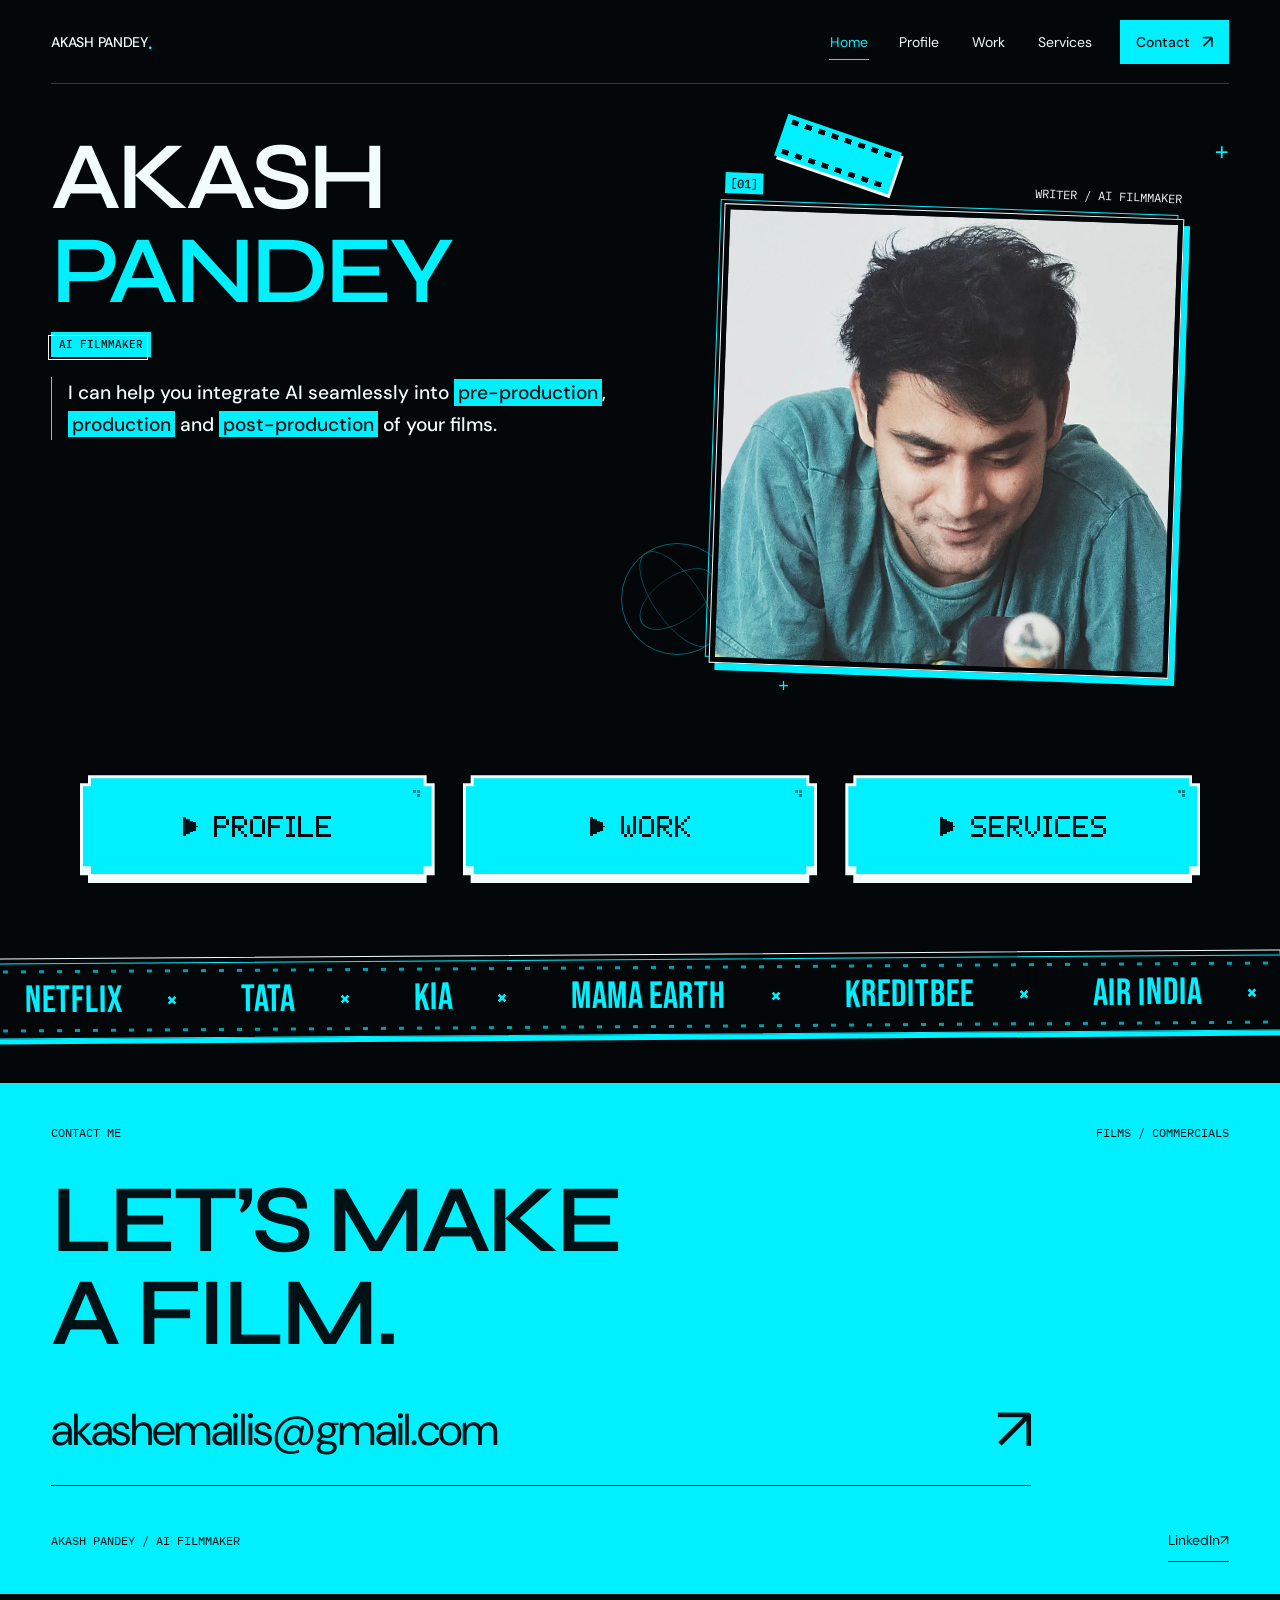
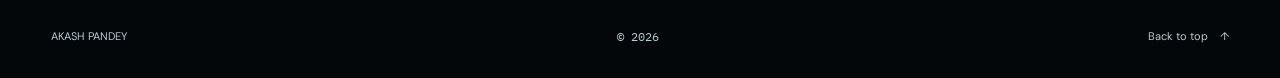
==== index.html @ 9fa41e76 "Publish AI filmmaker portfolio" ====
<!doctype html>
<html lang="en">
<head>
  <meta charset="utf-8">
  <meta name="viewport" content="width=device-width,initial-scale=1,viewport-fit=cover">
  <meta name="theme-color" content="#030709">
  <meta name="description" content="Akash Pandey is a writer and AI filmmaker creating films and commercials. Explore his profile, selected work and AI filmmaking services.">
  <title>Akash Pandey — AI Filmmaker &amp; Writer</title>
  <link rel="icon" href="./assets/favicon.svg" type="image/svg+xml">
  <link rel="stylesheet" href="./assets/styles.css?v=52b96975d5">
  <link rel="stylesheet" href="./assets/effects.css?v=e2949f8f39">
  
  <script src="./assets/app.js?v=d8a2e84956" defer></script>
  <script src="./assets/effects.js?v=63788f4397" defer></script>
</head>
<body class="page-home">
  <a class="skip-link" href="#main">Skip to content</a>
  <header class="site-header wrap">
    <a class="wordmark" href="./index.html" aria-label="Akash Pandey, Home" data-glitch-trigger><span data-scramble aria-hidden="true">AKASH PANDEY</span><span class="wordmark-dot" aria-hidden="true">.</span></a>
    <nav class="site-nav" aria-label="Main navigation"><a href="./index.html" aria-label="Home" data-glitch-trigger aria-current="page"><span data-scramble aria-hidden="true">Home</span></a><a href="./profile/" aria-label="Profile" data-glitch-trigger><span data-scramble aria-hidden="true">Profile</span></a><a href="./work/" aria-label="Work" data-glitch-trigger><span data-scramble aria-hidden="true">Work</span></a><a href="./services/" aria-label="Services" data-glitch-trigger><span data-scramble aria-hidden="true">Services</span></a><a class="nav-contact" href="./index.html#contact" aria-label="Contact" data-glitch-trigger><span data-scramble aria-hidden="true">Contact</span> <span aria-hidden="true">↗</span></a></nav>
  </header>
  <main id="main">
  <section class="home-hero wrap" id="top" aria-labelledby="home-title">
      <h1 id="home-title" class="hero-name" aria-label="Akash Pandey" data-glitch-trigger><span data-scramble aria-hidden="true">AKASH</span><span data-scramble aria-hidden="true">PANDEY</span></h1>
      <span class="role-label">AI FILMMAKER</span>
    <div class="hero-visual">
      <span class="cross cross-one" aria-hidden="true">+</span>
      <div class="film-strip" aria-hidden="true"></div>
      <div class="orbit hero-orbit" aria-hidden="true"></div>
      <figure class="portrait-frame">
        <div class="frame-meta mono"><span class="index-label">[01]</span><span>WRITER / AI FILMMAKER</span></div>
        <button class="double-frame portrait-hover" type="button" data-pixel-portrait aria-pressed="false" aria-label="Toggle pixel portrait of Akash Pandey">
          <span class="portrait-image glitch-surface" style="--glitch-image:url('./assets/images/portrait.webp')"><img class="portrait-original" src="./assets/images/portrait.webp" width="960" height="960" alt="" fetchpriority="high"><img class="pixel-portrait" data-impeccable-ignore="buried-raster" src="./assets/images/portrait-pixel-v4.webp" width="1254" height="1254" alt="" aria-hidden="true" decoding="async"></span>
        </button>
      </figure>
      <span class="cross cross-two" aria-hidden="true">+</span>
    </div>
    <div class="hero-offer"><p>I can help you integrate AI seamlessly into <mark>pre-production</mark>, <mark>production</mark> and <mark>post-production</mark> of your films.</p></div>

  </section>
  <nav class="arcade-menu wrap" aria-label="Explore the portfolio"><a class="arcade-button" href="./profile/" aria-label="Profile" data-glitch-trigger><span class="arcade-face"><svg class="arcade-play" viewBox="0 0 9 11" fill="currentColor" shape-rendering="crispEdges" aria-hidden="true"><path d="M0 0h2v1h2v1h2v1h2v2h1v1H8v2H6v1H4v1H2v1H0Z"/></svg><svg class="arcade-label" viewBox="0 0 39 7" width="117" height="21" fill="currentColor" shape-rendering="crispEdges" aria-hidden="true"><rect x="0" y="0" width="1" height="1"/><rect x="1" y="0" width="1" height="1"/><rect x="2" y="0" width="1" height="1"/><rect x="3" y="0" width="1" height="1"/><rect x="0" y="1" width="1" height="1"/><rect x="4" y="1" width="1" height="1"/><rect x="0" y="2" width="1" height="1"/><rect x="4" y="2" width="1" height="1"/><rect x="0" y="3" width="1" height="1"/><rect x="1" y="3" width="1" height="1"/><rect x="2" y="3" width="1" height="1"/><rect x="3" y="3" width="1" height="1"/><rect x="0" y="4" width="1" height="1"/><rect x="0" y="5" width="1" height="1"/><rect x="0" y="6" width="1" height="1"/><rect x="6" y="0" width="1" height="1"/><rect x="7" y="0" width="1" height="1"/><rect x="8" y="0" width="1" height="1"/><rect x="9" y="0" width="1" height="1"/><rect x="6" y="1" width="1" height="1"/><rect x="10" y="1" width="1" height="1"/><rect x="6" y="2" width="1" height="1"/><rect x="10" y="2" width="1" height="1"/><rect x="6" y="3" width="1" height="1"/><rect x="7" y="3" width="1" height="1"/><rect x="8" y="3" width="1" height="1"/><rect x="9" y="3" width="1" height="1"/><rect x="6" y="4" width="1" height="1"/><rect x="8" y="4" width="1" height="1"/><rect x="6" y="5" width="1" height="1"/><rect x="9" y="5" width="1" height="1"/><rect x="6" y="6" width="1" height="1"/><rect x="10" y="6" width="1" height="1"/><rect x="13" y="0" width="1" height="1"/><rect x="14" y="0" width="1" height="1"/><rect x="15" y="0" width="1" height="1"/><rect x="12" y="1" width="1" height="1"/><rect x="16" y="1" width="1" height="1"/><rect x="12" y="2" width="1" height="1"/><rect x="16" y="2" width="1" height="1"/><rect x="12" y="3" width="1" height="1"/><rect x="16" y="3" width="1" height="1"/><rect x="12" y="4" width="1" height="1"/><rect x="16" y="4" width="1" height="1"/><rect x="12" y="5" width="1" height="1"/><rect x="16" y="5" width="1" height="1"/><rect x="13" y="6" width="1" height="1"/><rect x="14" y="6" width="1" height="1"/><rect x="15" y="6" width="1" height="1"/><rect x="18" y="0" width="1" height="1"/><rect x="19" y="0" width="1" height="1"/><rect x="20" y="0" width="1" height="1"/><rect x="21" y="0" width="1" height="1"/><rect x="22" y="0" width="1" height="1"/><rect x="18" y="1" width="1" height="1"/><rect x="18" y="2" width="1" height="1"/><rect x="18" y="3" width="1" height="1"/><rect x="19" y="3" width="1" height="1"/><rect x="20" y="3" width="1" height="1"/><rect x="21" y="3" width="1" height="1"/><rect x="18" y="4" width="1" height="1"/><rect x="18" y="5" width="1" height="1"/><rect x="18" y="6" width="1" height="1"/><rect x="24" y="0" width="1" height="1"/><rect x="25" y="0" width="1" height="1"/><rect x="26" y="0" width="1" height="1"/><rect x="25" y="1" width="1" height="1"/><rect x="25" y="2" width="1" height="1"/><rect x="25" y="3" width="1" height="1"/><rect x="25" y="4" width="1" height="1"/><rect x="25" y="5" width="1" height="1"/><rect x="24" y="6" width="1" height="1"/><rect x="25" y="6" width="1" height="1"/><rect x="26" y="6" width="1" height="1"/><rect x="28" y="0" width="1" height="1"/><rect x="28" y="1" width="1" height="1"/><rect x="28" y="2" width="1" height="1"/><rect x="28" y="3" width="1" height="1"/><rect x="28" y="4" width="1" height="1"/><rect x="28" y="5" width="1" height="1"/><rect x="28" y="6" width="1" height="1"/><rect x="29" y="6" width="1" height="1"/><rect x="30" y="6" width="1" height="1"/><rect x="31" y="6" width="1" height="1"/><rect x="32" y="6" width="1" height="1"/><rect x="34" y="0" width="1" height="1"/><rect x="35" y="0" width="1" height="1"/><rect x="36" y="0" width="1" height="1"/><rect x="37" y="0" width="1" height="1"/><rect x="38" y="0" width="1" height="1"/><rect x="34" y="1" width="1" height="1"/><rect x="34" y="2" width="1" height="1"/><rect x="34" y="3" width="1" height="1"/><rect x="35" y="3" width="1" height="1"/><rect x="36" y="3" width="1" height="1"/><rect x="37" y="3" width="1" height="1"/><rect x="34" y="4" width="1" height="1"/><rect x="34" y="5" width="1" height="1"/><rect x="34" y="6" width="1" height="1"/><rect x="35" y="6" width="1" height="1"/><rect x="36" y="6" width="1" height="1"/><rect x="37" y="6" width="1" height="1"/><rect x="38" y="6" width="1" height="1"/></svg><span class="arcade-spark" aria-hidden="true"></span></span></a><a class="arcade-button" href="./work/" aria-label="Work" data-glitch-trigger><span class="arcade-face"><svg class="arcade-play" viewBox="0 0 9 11" fill="currentColor" shape-rendering="crispEdges" aria-hidden="true"><path d="M0 0h2v1h2v1h2v1h2v2h1v1H8v2H6v1H4v1H2v1H0Z"/></svg><svg class="arcade-label" viewBox="0 0 23 7" width="69" height="21" fill="currentColor" shape-rendering="crispEdges" aria-hidden="true"><rect x="0" y="0" width="1" height="1"/><rect x="4" y="0" width="1" height="1"/><rect x="0" y="1" width="1" height="1"/><rect x="4" y="1" width="1" height="1"/><rect x="0" y="2" width="1" height="1"/><rect x="4" y="2" width="1" height="1"/><rect x="0" y="3" width="1" height="1"/><rect x="2" y="3" width="1" height="1"/><rect x="4" y="3" width="1" height="1"/><rect x="0" y="4" width="1" height="1"/><rect x="2" y="4" width="1" height="1"/><rect x="4" y="4" width="1" height="1"/><rect x="0" y="5" width="1" height="1"/><rect x="2" y="5" width="1" height="1"/><rect x="4" y="5" width="1" height="1"/><rect x="1" y="6" width="1" height="1"/><rect x="3" y="6" width="1" height="1"/><rect x="7" y="0" width="1" height="1"/><rect x="8" y="0" width="1" height="1"/><rect x="9" y="0" width="1" height="1"/><rect x="6" y="1" width="1" height="1"/><rect x="10" y="1" width="1" height="1"/><rect x="6" y="2" width="1" height="1"/><rect x="10" y="2" width="1" height="1"/><rect x="6" y="3" width="1" height="1"/><rect x="10" y="3" width="1" height="1"/><rect x="6" y="4" width="1" height="1"/><rect x="10" y="4" width="1" height="1"/><rect x="6" y="5" width="1" height="1"/><rect x="10" y="5" width="1" height="1"/><rect x="7" y="6" width="1" height="1"/><rect x="8" y="6" width="1" height="1"/><rect x="9" y="6" width="1" height="1"/><rect x="12" y="0" width="1" height="1"/><rect x="13" y="0" width="1" height="1"/><rect x="14" y="0" width="1" height="1"/><rect x="15" y="0" width="1" height="1"/><rect x="12" y="1" width="1" height="1"/><rect x="16" y="1" width="1" height="1"/><rect x="12" y="2" width="1" height="1"/><rect x="16" y="2" width="1" height="1"/><rect x="12" y="3" width="1" height="1"/><rect x="13" y="3" width="1" height="1"/><rect x="14" y="3" width="1" height="1"/><rect x="15" y="3" width="1" height="1"/><rect x="12" y="4" width="1" height="1"/><rect x="14" y="4" width="1" height="1"/><rect x="12" y="5" width="1" height="1"/><rect x="15" y="5" width="1" height="1"/><rect x="12" y="6" width="1" height="1"/><rect x="16" y="6" width="1" height="1"/><rect x="18" y="0" width="1" height="1"/><rect x="22" y="0" width="1" height="1"/><rect x="18" y="1" width="1" height="1"/><rect x="21" y="1" width="1" height="1"/><rect x="18" y="2" width="1" height="1"/><rect x="20" y="2" width="1" height="1"/><rect x="18" y="3" width="1" height="1"/><rect x="19" y="3" width="1" height="1"/><rect x="18" y="4" width="1" height="1"/><rect x="20" y="4" width="1" height="1"/><rect x="18" y="5" width="1" height="1"/><rect x="21" y="5" width="1" height="1"/><rect x="18" y="6" width="1" height="1"/><rect x="22" y="6" width="1" height="1"/></svg><span class="arcade-spark" aria-hidden="true"></span></span></a><a class="arcade-button" href="./services/" aria-label="Services" data-glitch-trigger><span class="arcade-face"><svg class="arcade-play" viewBox="0 0 9 11" fill="currentColor" shape-rendering="crispEdges" aria-hidden="true"><path d="M0 0h2v1h2v1h2v1h2v2h1v1H8v2H6v1H4v1H2v1H0Z"/></svg><svg class="arcade-label" viewBox="0 0 45 7" width="135" height="21" fill="currentColor" shape-rendering="crispEdges" aria-hidden="true"><rect x="1" y="0" width="1" height="1"/><rect x="2" y="0" width="1" height="1"/><rect x="3" y="0" width="1" height="1"/><rect x="4" y="0" width="1" height="1"/><rect x="0" y="1" width="1" height="1"/><rect x="0" y="2" width="1" height="1"/><rect x="1" y="3" width="1" height="1"/><rect x="2" y="3" width="1" height="1"/><rect x="3" y="3" width="1" height="1"/><rect x="4" y="4" width="1" height="1"/><rect x="4" y="5" width="1" height="1"/><rect x="0" y="6" width="1" height="1"/><rect x="1" y="6" width="1" height="1"/><rect x="2" y="6" width="1" height="1"/><rect x="3" y="6" width="1" height="1"/><rect x="6" y="0" width="1" height="1"/><rect x="7" y="0" width="1" height="1"/><rect x="8" y="0" width="1" height="1"/><rect x="9" y="0" width="1" height="1"/><rect x="10" y="0" width="1" height="1"/><rect x="6" y="1" width="1" height="1"/><rect x="6" y="2" width="1" height="1"/><rect x="6" y="3" width="1" height="1"/><rect x="7" y="3" width="1" height="1"/><rect x="8" y="3" width="1" height="1"/><rect x="9" y="3" width="1" height="1"/><rect x="6" y="4" width="1" height="1"/><rect x="6" y="5" width="1" height="1"/><rect x="6" y="6" width="1" height="1"/><rect x="7" y="6" width="1" height="1"/><rect x="8" y="6" width="1" height="1"/><rect x="9" y="6" width="1" height="1"/><rect x="10" y="6" width="1" height="1"/><rect x="12" y="0" width="1" height="1"/><rect x="13" y="0" width="1" height="1"/><rect x="14" y="0" width="1" height="1"/><rect x="15" y="0" width="1" height="1"/><rect x="12" y="1" width="1" height="1"/><rect x="16" y="1" width="1" height="1"/><rect x="12" y="2" width="1" height="1"/><rect x="16" y="2" width="1" height="1"/><rect x="12" y="3" width="1" height="1"/><rect x="13" y="3" width="1" height="1"/><rect x="14" y="3" width="1" height="1"/><rect x="15" y="3" width="1" height="1"/><rect x="12" y="4" width="1" height="1"/><rect x="14" y="4" width="1" height="1"/><rect x="12" y="5" width="1" height="1"/><rect x="15" y="5" width="1" height="1"/><rect x="12" y="6" width="1" height="1"/><rect x="16" y="6" width="1" height="1"/><rect x="18" y="0" width="1" height="1"/><rect x="22" y="0" width="1" height="1"/><rect x="18" y="1" width="1" height="1"/><rect x="22" y="1" width="1" height="1"/><rect x="18" y="2" width="1" height="1"/><rect x="22" y="2" width="1" height="1"/><rect x="18" y="3" width="1" height="1"/><rect x="22" y="3" width="1" height="1"/><rect x="18" y="4" width="1" height="1"/><rect x="22" y="4" width="1" height="1"/><rect x="19" y="5" width="1" height="1"/><rect x="21" y="5" width="1" height="1"/><rect x="20" y="6" width="1" height="1"/><rect x="24" y="0" width="1" height="1"/><rect x="25" y="0" width="1" height="1"/><rect x="26" y="0" width="1" height="1"/><rect x="25" y="1" width="1" height="1"/><rect x="25" y="2" width="1" height="1"/><rect x="25" y="3" width="1" height="1"/><rect x="25" y="4" width="1" height="1"/><rect x="25" y="5" width="1" height="1"/><rect x="24" y="6" width="1" height="1"/><rect x="25" y="6" width="1" height="1"/><rect x="26" y="6" width="1" height="1"/><rect x="29" y="0" width="1" height="1"/><rect x="30" y="0" width="1" height="1"/><rect x="31" y="0" width="1" height="1"/><rect x="32" y="0" width="1" height="1"/><rect x="28" y="1" width="1" height="1"/><rect x="28" y="2" width="1" height="1"/><rect x="28" y="3" width="1" height="1"/><rect x="28" y="4" width="1" height="1"/><rect x="28" y="5" width="1" height="1"/><rect x="29" y="6" width="1" height="1"/><rect x="30" y="6" width="1" height="1"/><rect x="31" y="6" width="1" height="1"/><rect x="32" y="6" width="1" height="1"/><rect x="34" y="0" width="1" height="1"/><rect x="35" y="0" width="1" height="1"/><rect x="36" y="0" width="1" height="1"/><rect x="37" y="0" width="1" height="1"/><rect x="38" y="0" width="1" height="1"/><rect x="34" y="1" width="1" height="1"/><rect x="34" y="2" width="1" height="1"/><rect x="34" y="3" width="1" height="1"/><rect x="35" y="3" width="1" height="1"/><rect x="36" y="3" width="1" height="1"/><rect x="37" y="3" width="1" height="1"/><rect x="34" y="4" width="1" height="1"/><rect x="34" y="5" width="1" height="1"/><rect x="34" y="6" width="1" height="1"/><rect x="35" y="6" width="1" height="1"/><rect x="36" y="6" width="1" height="1"/><rect x="37" y="6" width="1" height="1"/><rect x="38" y="6" width="1" height="1"/><rect x="41" y="0" width="1" height="1"/><rect x="42" y="0" width="1" height="1"/><rect x="43" y="0" width="1" height="1"/><rect x="44" y="0" width="1" height="1"/><rect x="40" y="1" width="1" height="1"/><rect x="40" y="2" width="1" height="1"/><rect x="41" y="3" width="1" height="1"/><rect x="42" y="3" width="1" height="1"/><rect x="43" y="3" width="1" height="1"/><rect x="44" y="4" width="1" height="1"/><rect x="44" y="5" width="1" height="1"/><rect x="40" y="6" width="1" height="1"/><rect x="41" y="6" width="1" height="1"/><rect x="42" y="6" width="1" height="1"/><rect x="43" y="6" width="1" height="1"/></svg><span class="arcade-spark" aria-hidden="true"></span></span></a></nav>
  <div class="brand-band"><section class="brand-strip" id="brands" aria-label="Brands from selected work" data-brand-strip>
    <div class="brand-viewport"><div class="brand-track"><div class="brand-group"><a class="brand-link" href="./work/#the-last-salute" aria-label="View NETFLIX project"><span class="brand-word" aria-hidden="true"><span class="brand-name">NETFLIX</span><canvas class="brand-pixels" aria-hidden="true"></canvas></span></a><a class="brand-link" href="./work/#tata-cars" aria-label="View TATA project"><span class="brand-word" aria-hidden="true"><span class="brand-name">TATA</span><canvas class="brand-pixels" aria-hidden="true"></canvas></span></a><a class="brand-link" href="./work/#kia" aria-label="View KIA project"><span class="brand-word" aria-hidden="true"><span class="brand-name">KIA</span><canvas class="brand-pixels" aria-hidden="true"></canvas></span></a><a class="brand-link" href="./work/#mama-earth" aria-label="View MAMA EARTH project"><span class="brand-word" aria-hidden="true"><span class="brand-name">MAMA EARTH</span><canvas class="brand-pixels" aria-hidden="true"></canvas></span></a><a class="brand-link" href="./work/#kreditbee" aria-label="View KREDITBEE project"><span class="brand-word" aria-hidden="true"><span class="brand-name">KREDITBEE</span><canvas class="brand-pixels" aria-hidden="true"></canvas></span></a><a class="brand-link" href="./work/#air-india" aria-label="View AIR INDIA project"><span class="brand-word" aria-hidden="true"><span class="brand-name">AIR INDIA</span><canvas class="brand-pixels" aria-hidden="true"></canvas></span></a><a class="brand-link" href="./work/#hd-construction-equipment" aria-label="View HD CONSTRUCTION EQUIPMENT project"><span class="brand-word" aria-hidden="true"><span class="brand-name">HD CONSTRUCTION EQUIPMENT</span><canvas class="brand-pixels" aria-hidden="true"></canvas></span></a></div><div class="brand-group" aria-hidden="true"><a class="brand-link" href="./work/#the-last-salute" aria-label="View NETFLIX project" tabindex="-1"><span class="brand-word" aria-hidden="true"><span class="brand-name">NETFLIX</span><canvas class="brand-pixels" aria-hidden="true"></canvas></span></a><a class="brand-link" href="./work/#tata-cars" aria-label="View TATA project" tabindex="-1"><span class="brand-word" aria-hidden="true"><span class="brand-name">TATA</span><canvas class="brand-pixels" aria-hidden="true"></canvas></span></a><a class="brand-link" href="./work/#kia" aria-label="View KIA project" tabindex="-1"><span class="brand-word" aria-hidden="true"><span class="brand-name">KIA</span><canvas class="brand-pixels" aria-hidden="true"></canvas></span></a><a class="brand-link" href="./work/#mama-earth" aria-label="View MAMA EARTH project" tabindex="-1"><span class="brand-word" aria-hidden="true"><span class="brand-name">MAMA EARTH</span><canvas class="brand-pixels" aria-hidden="true"></canvas></span></a><a class="brand-link" href="./work/#kreditbee" aria-label="View KREDITBEE project" tabindex="-1"><span class="brand-word" aria-hidden="true"><span class="brand-name">KREDITBEE</span><canvas class="brand-pixels" aria-hidden="true"></canvas></span></a><a class="brand-link" href="./work/#air-india" aria-label="View AIR INDIA project" tabindex="-1"><span class="brand-word" aria-hidden="true"><span class="brand-name">AIR INDIA</span><canvas class="brand-pixels" aria-hidden="true"></canvas></span></a><a class="brand-link" href="./work/#hd-construction-equipment" aria-label="View HD CONSTRUCTION EQUIPMENT project" tabindex="-1"><span class="brand-word" aria-hidden="true"><span class="brand-name">HD CONSTRUCTION EQUIPMENT</span><canvas class="brand-pixels" aria-hidden="true"></canvas></span></a></div></div></div>
  </section></div>
  <section class="contact-section" id="contact" aria-labelledby="contact-title">
    <div class="contact-inner wrap">
      <div class="contact-top mono"><span>CONTACT ME</span><span>FILMS / COMMERCIALS</span></div>
      <h2 id="contact-title">LET’S MAKE<br>A FILM<span class="contact-period">.</span></h2>
      <a class="contact-email" href="mailto:akashemailis@gmail.com">akashemailis@gmail.com<span aria-hidden="true">↗</span></a>
      <div class="contact-bottom"><span class="mono">AKASH PANDEY / AI FILMMAKER</span><a href="https://www.linkedin.com/in/pandeyjiakash" target="_blank" rel="noopener noreferrer">LinkedIn <span aria-hidden="true">↗</span></a></div>
    </div>
  </section>
</main>
  <footer class="site-footer wrap"><a href="./index.html">AKASH PANDEY</a><span class="mono">© 2026</span><a href="#top" class="back-top">Back to top <span aria-hidden="true">↑</span></a></footer>
</body>
</html>
---- assets/styles.css ----
@import url('https://fonts.googleapis.com/css2?family=DM+Sans:wght@400;500;600&family=IBM+Plex+Mono:wght@400;500&family=Syne:wght@400;500;600;700&display=swap');

@font-face {font-family:'Bebas Neue';src:url('./fonts/bebas-neue-latin-400.woff2') format('woff2');font-weight:400;font-style:normal;font-display:swap}

:root {
  --bg:#030709; --surface:#101c22; --elevated:#18323a;
  --ink:#f3fcfd; --muted:#b7cdd4; --accent:#00f0ff; --on-accent:#001215;
  --line:#6e969e; --quiet-line:#263e48; --media:#010405;
  --space-1:4px; --space-2:8px; --space-3:12px; --space-4:16px;
  --space-6:24px; --space-8:32px; --space-12:48px; --space-16:64px;
  --gutter:clamp(20px,4vw,80px); --content-max:1728px;
  --section-space:clamp(40px,5vw,80px);
  --font-display:'Syne',sans-serif;
  color-scheme:dark; font-family:'DM Sans',Arial,sans-serif;
  font-synthesis:none; scroll-behavior:smooth; scrollbar-color:var(--line) var(--bg);
}
* {box-sizing:border-box}
body {margin:0;padding-inline:env(safe-area-inset-left) env(safe-area-inset-right);background:var(--bg);color:var(--ink);font-size:16px;-webkit-font-smoothing:antialiased;-webkit-text-size-adjust:100%;text-size-adjust:100%}
body:has(dialog[open]) {overflow:hidden}
::selection {background:var(--accent);color:var(--on-accent)}
a {color:inherit;text-decoration:none;text-underline-offset:.25em}
button {font:inherit;color:inherit;cursor:pointer;border:0;background:none;padding:0}
a,button,summary {-webkit-tap-highlight-color:transparent}
a:focus-visible,button:focus-visible,summary:focus-visible {outline:2px solid var(--accent);outline-offset:5px}
img {display:block;max-width:100%;height:auto}
h1,h2,h3,h4,p,figure {margin:0}
h1,h2,h3,h4 {font-weight:400;text-wrap:balance}
[hidden] {display:none!important}
.wrap {width:min(calc(100% - var(--gutter)*2),var(--content-max));margin-inline:auto}
.mono {font:400 12px/1.6 'IBM Plex Mono',monospace;font-variant-numeric:tabular-nums}
.accent {color:var(--accent)}
.skip-link {position:fixed;top:12px;left:12px;z-index:1000;padding:12px 20px;background:var(--accent);color:var(--on-accent);transform:translateY(-200%)}
.skip-link:focus {transform:translateY(0)}

/* Compact navigation remains visible and usable with touch or a keyboard. */
.site-header {min-height:108px;display:flex;flex-direction:column;align-items:stretch;justify-content:center;gap:4px;padding-block:12px;border-bottom:1px solid var(--quiet-line);position:relative;z-index:10}
.wordmark {align-self:start;display:inline-flex;align-items:center;min-height:44px;font-size:14px;font-weight:500;letter-spacing:-.02em}
.wordmark-dot {color:var(--accent);font-size:21px}
.site-nav {display:flex;align-items:center;justify-content:space-between;gap:4px;font-size:12px}
.site-nav a {position:relative;display:inline-flex;align-items:center;justify-content:center;min-height:44px;min-width:44px;padding:8px 2px;white-space:nowrap}
.site-nav a:after {position:absolute;content:'';bottom:4px;left:2px;right:2px;height:1px;background:var(--accent);transform:scaleX(0);transform-origin:left;transition:transform .2s}
.site-nav a:hover:after,.site-nav a[aria-current]:after {transform:scaleX(1)}
.site-nav a[aria-current] {color:var(--accent)}
.site-nav .nav-contact {gap:5px;padding-inline:8px;background:var(--accent);color:var(--on-accent);font-weight:500}
.site-nav .nav-contact:after {display:none}
.nav-contact>span:last-child {font-size:18px;line-height:1}
.nav-contact:hover {background:var(--ink)}

/* Home: real content sets the height, with no reserved portrait stage. */
.home-hero {display:flex;flex-direction:column;position:relative;padding-block:28px 48px;isolation:isolate;min-width:0}
.hero-name {font-family:var(--font-display);font-size:clamp(3.75rem,20vw,6rem);line-height:.94;letter-spacing:-.04em;font-weight:600}
.hero-name>span {display:block}
.hero-name>span+span {color:var(--accent);margin-top:4px}
.role-label {align-self:start;justify-self:start;display:inline-block;position:relative;background:var(--accent);color:var(--on-accent);font:500 11px/1.5 'IBM Plex Mono',monospace;padding:4px 8px;margin-top:16px}
.role-label:after {position:absolute;content:'';inset:0;transform:translate(-3px,3px);border:1px solid var(--ink);pointer-events:none}
.hero-visual {position:relative;min-width:0;width:100%;padding:16px 0;margin-top:16px;align-self:center}
.portrait-frame {position:relative;width:min(66%,240px);margin:0 auto;--angle:2deg;z-index:2}
.frame-meta {display:flex;align-items:center;justify-content:space-between;gap:12px;margin-bottom:10px;color:var(--muted);font-size:12px}
.frame-meta>span:last-child {background:var(--bg);padding:1px 3px;color:var(--ink)}
.index-label {background:var(--accent);color:var(--on-accent);padding:1px 5px;font-weight:500}
.double-frame {position:relative;display:block;border:1px solid var(--line);padding:5px;background:var(--bg);transition:box-shadow .2s}
.double-frame:after {content:'';position:absolute;inset:-5px 5px 5px -5px;border:1px solid var(--line);z-index:-1;pointer-events:none}
.portrait-frame .double-frame {border-color:var(--ink);box-shadow:6px 7px 0 var(--accent)}
.portrait-frame .double-frame:after {border-color:var(--accent)}
.portrait-frame img {width:100%;aspect-ratio:1;object-fit:cover}
.film-strip {position:absolute;background:var(--accent);width:72px;height:26px;transform:rotate(19deg);top:-22px;right:2%;box-shadow:3px 3px 0 var(--ink);z-index:0;pointer-events:none}
.film-strip:before,.film-strip:after {content:'';position:absolute;left:6px;right:6px;top:4px;height:4px;background:repeating-linear-gradient(90deg,var(--bg) 0 7px,transparent 7px 14px)}
.film-strip:after {top:auto;bottom:4px}
.orbit {position:absolute;width:112px;height:112px;border:1px solid var(--accent);border-radius:50%;opacity:.4;z-index:0;pointer-events:none}
.orbit:before,.orbit:after {content:'';position:absolute;inset:12px -1px;border:1px solid var(--accent);border-radius:50%;transform:rotate(55deg) scaleX(.4)}
.orbit:after {inset:-1px 12px;transform:rotate(-35deg) scaleX(.55)}
.hero-orbit {top:38px;left:0}
.cross {position:absolute;color:var(--accent);font:400 24px/1 Arial,sans-serif;pointer-events:none}
.cross-one {top:8px;right:0}
.cross-two {bottom:8px;left:12%;font-size:18px}
.hero-offer {max-width:60ch}
.hero-offer p {font-size:clamp(17px,1.5vw,20px);line-height:1.65}
.hero-actions {display:flex;align-items:center;flex-wrap:wrap;gap:12px 24px;margin-top:24px}
.text-link {display:inline-flex;align-items:center;justify-content:space-between;gap:24px;min-height:48px;padding:12px 16px;background:var(--accent);color:var(--on-accent);font-size:14px;font-weight:500;transition:background .2s}
.text-link>span {font-size:24px;line-height:1}
.text-link:hover {background:var(--ink)}
.quiet-link {display:inline-flex;align-items:center;gap:16px;min-height:44px;font-size:14px;border-bottom:1px solid var(--line)}
.quiet-link:hover {color:var(--accent)}
.home-divider {display:flex;justify-content:space-between;align-items:center;flex-wrap:wrap;gap:12px 24px;padding:16px 20px;background:var(--ink);color:var(--on-accent);transform:rotate(-.4deg)}
.home-divider>.mono {max-width:65ch;font-size:12px}
.home-divider a {display:inline-flex;align-items:center;min-height:44px;white-space:nowrap;font-weight:500}

/* A film-stock frame carries large condensed type into its pixel state. */
.brand-band {width:100%;overflow:clip;padding-block:clamp(12px,.6vw,24px);margin-block:28px 36px}
.brand-strip {--strip-bg:var(--bg);--strip-ink:var(--accent);position:relative;isolation:isolate;width:calc(100% + 16px);margin-inline:-8px;transform:rotate(-.4deg);color:var(--strip-ink)}
.brand-strip:before {content:'';position:absolute;inset:-5px 7px 5px -5px;border:1px solid var(--ink);z-index:-1;pointer-events:none}
.brand-strip:after {content:'';position:absolute;inset:5px -5px -5px 5px;background:var(--accent);z-index:-2;pointer-events:none;transition:background-color .12s}
.brand-viewport {position:relative;overflow:hidden;border:1px solid var(--accent);background:var(--strip-bg);transition:background-color .12s,color .12s}
.brand-viewport:before,.brand-viewport:after {content:'';position:absolute;left:10px;right:10px;height:3px;top:6px;background:repeating-linear-gradient(90deg,currentColor 0 5px,transparent 5px 18px);pointer-events:none;z-index:2;opacity:.65}
.brand-viewport:after {top:auto;bottom:6px}
.brand-track {display:flex;width:100%}
.brand-group {display:flex;align-items:center;justify-content:center;flex:0 0 auto;flex-wrap:wrap;width:100%}
.brand-group[aria-hidden] {display:none}
.brand-link {display:flex;align-items:center;gap:clamp(24px,3.5vw,56px);padding:18px clamp(16px,2.5vw,40px);font:400 clamp(28px,3vw,38px)/1 'Bebas Neue',sans-serif;letter-spacing:0}
.brand-link:after {content:'';width:10px;height:10px;flex:0 0 auto;background:currentColor;clip-path:polygon(37% 0,63% 0,63% 37%,100% 37%,100% 63%,63% 63%,63% 100%,37% 100%,37% 63%,0 63%,0 37%,37% 37%);transform:rotate(45deg)}
.brand-word {position:relative;display:block}
.brand-name {display:block;white-space:nowrap}
.brand-pixels {position:absolute;inset:0;width:100%;height:100%;image-rendering:pixelated;opacity:0;pointer-events:none}
.brand-link:focus-visible {outline-color:currentColor;outline-offset:-7px}
.brand-strip[data-animated=true] .brand-track {width:max-content;animation:brand-drift 38s linear infinite paused}
.brand-strip[data-animated=true] .brand-group {width:auto;min-width:var(--brand-span,100vw);flex-wrap:nowrap;justify-content:space-around}
.brand-strip[data-animated=true] .brand-group[aria-hidden] {display:flex}
.brand-strip[data-running=true] .brand-track {animation-play-state:running}
.brand-strip[data-keyboard-focus=true] {--strip-bg:var(--accent);--strip-ink:var(--on-accent)}
.brand-strip[data-keyboard-focus=true]:after {background:var(--ink)}
.brand-strip[data-keyboard-focus=true] .brand-track {animation:none;width:100%;transform:none}
.brand-strip[data-keyboard-focus=true] .brand-group {width:100%;min-width:0;flex-wrap:wrap;justify-content:center}
.brand-strip[data-keyboard-focus=true] .brand-group[aria-hidden] {display:none}
.brand-strip[data-keyboard-focus=true] .brand-link[data-pixel-ready] .brand-name {opacity:0}
.brand-strip[data-keyboard-focus=true] .brand-pixels {opacity:1}
.brand-strip.is-touch-active {--strip-bg:var(--accent);--strip-ink:var(--on-accent)}
.brand-strip.is-touch-active:after {background:var(--ink)}
.brand-strip.is-touch-active .brand-link[data-pixel-ready] .brand-name {opacity:0}
.brand-strip.is-touch-active .brand-pixels {opacity:1}
.brand-strip:not([data-animated=true]) .brand-link,.brand-strip[data-keyboard-focus=true] .brand-link {font-size:clamp(26px,3vw,36px);gap:20px;padding:18px;max-width:100%}
.brand-strip:not([data-animated=true]) .brand-name,.brand-strip[data-keyboard-focus=true] .brand-name {white-space:normal}
@media(hover:hover) {
  .brand-strip:hover {--strip-bg:var(--accent);--strip-ink:var(--on-accent)}
  .brand-strip:hover:after {background:var(--ink)}
  .brand-strip:hover .brand-link[data-pixel-ready] .brand-name {opacity:0}
  .brand-strip:hover .brand-pixels {opacity:1}
}
@keyframes brand-drift {to {transform:translateX(-50%)}}
@media(prefers-reduced-motion:reduce) {
  .brand-strip .brand-track {animation:none;width:100%;transform:none}
  .brand-strip .brand-group {width:100%;min-width:0;flex-wrap:wrap;justify-content:center}
  .brand-strip .brand-group[aria-hidden] {display:none}
  .brand-strip .brand-link {font-size:clamp(26px,3vw,36px);gap:20px;padding:18px;max-width:100%}
  .brand-strip .brand-name {white-space:normal}
}

/* Contact scales with its text rather than a viewport-height reservation. */
.contact-section {background:var(--accent);color:var(--on-accent);scroll-margin-top:24px}
.contact-inner {padding-block:32px 24px}
.contact-top {display:flex;justify-content:space-between;gap:24px;font-size:12px}
.contact-section h2 {font-family:var(--font-display);font-size:clamp(3.5rem,10vw,6rem);line-height:.96;letter-spacing:-.04em;font-weight:600;margin-block:32px}
.contact-email {display:flex;align-items:center;justify-content:space-between;gap:16px;width:min(100%,980px);font-size:clamp(18px,3.5vw,48px);line-height:1.3;letter-spacing:-.03em;border-bottom:1px solid currentColor;padding-bottom:16px;overflow-wrap:anywhere}
.contact-email>span {font-size:1.35em;flex:0 0 auto}
.contact-section a:focus-visible {outline-color:var(--on-accent)}
.contact-bottom {display:flex;align-items:center;justify-content:space-between;gap:16px;margin-top:32px;font-size:14px}
.contact-bottom>.mono {font-size:12px;max-width:200px}
.contact-bottom>a {display:inline-flex;align-items:center;min-height:44px;border-bottom:1px solid currentColor;white-space:nowrap}
.site-footer {min-height:84px;display:flex;align-items:center;justify-content:space-between;gap:16px;padding-bottom:env(safe-area-inset-bottom);color:var(--muted);font-size:11px}
.site-footer a {display:inline-flex;align-items:center;min-height:44px}
.site-footer a:hover {color:var(--accent)}
.site-footer .back-top {gap:12px}

/* Profile: content-aware columns, with full-width drawers on small screens. */
.page-heading {position:relative;display:grid;gap:24px;padding-block:32px;align-items:end}
.page-heading h1 {font-family:var(--font-display);font-size:clamp(4rem,11.5vw,6rem);line-height:.95;letter-spacing:-.04em;font-weight:600}
.heading-cross {position:absolute;top:24px;right:0;font-size:24px;color:var(--accent)}
.journey-widget {min-width:0;width:100%;display:grid;grid-template-columns:72px 1fr;gap:8px 16px;border-top:1px solid var(--quiet-line);padding-top:16px}
.widget-title {display:flex;align-items:center;gap:8px;color:var(--accent);font-size:12px;line-height:1.5}
.journey-options {display:flex;align-items:center;gap:8px}
.journey-options button {min-width:44px;min-height:56px;padding:6px;display:flex;flex-direction:column;align-items:center;justify-content:center;gap:4px;color:var(--muted);border:1px solid var(--line);font-size:11px;line-height:1.4;flex:1}
.journey-options button:hover {color:var(--ink);border-color:var(--accent)}
.journey-options button[aria-pressed=true] {color:var(--on-accent);background:var(--accent);border-color:var(--accent)}
.journey-connector {font-size:12px;color:var(--line)}
.journey-detail {grid-column:1/-1;color:var(--ink);font-size:12px;line-height:1.6;min-height:16px}
.profile-section {display:grid;gap:24px;padding-top:24px;border-top:1px solid var(--ink);margin-bottom:48px}
.profile-section h2 {font-size:32px;line-height:1.05;letter-spacing:-.03em;font-weight:500}
.profile-section h2 br {display:none}
#experience-title {font-size:clamp(30px,3.4vw,44px)}
.education-section .profile-section-title {padding:16px 20px;background:var(--ink);color:var(--on-accent);align-self:start;justify-self:start;box-shadow:4px 4px 0 var(--accent)}
.timeline {list-style:none;padding:0;margin:0;min-width:0}
.timeline-row {display:grid;grid-template-columns:minmax(0,1fr);gap:12px;position:relative;padding-block:24px;border-bottom:1px solid var(--quiet-line)}
.timeline-row h3 {font-size:clamp(24px,2.4vw,32px);line-height:1.15;letter-spacing:-.03em;font-weight:400}
.timeline-date {color:var(--muted);font-size:11px;line-height:1.6}
.timeline-organization {display:block;font-size:16px;color:var(--muted);margin-top:8px;line-height:1.5}
.timeline-location {color:var(--muted);display:block;margin-top:8px}
.current-mark {display:block;color:var(--accent);font-size:12px}
.timeline-row.is-current {padding:24px 20px;background:var(--accent);color:var(--on-accent);border-color:var(--accent)}
.is-current h3 {font-weight:500}
.is-current .timeline-date,.is-current .timeline-organization,.is-current .current-mark {color:var(--on-accent)}
.profile-end {display:flex;align-items:start;justify-content:space-between;flex-wrap:wrap;gap:24px;margin-bottom:40px}
.profile-end>.mono {color:var(--muted)}
.experience-entry {--experience-indent:0px}
.experience-heading {min-width:0;padding-right:40px}
.experience-panel {position:relative;overflow:hidden;margin:12px 0 24px var(--experience-indent);padding:20px;background:var(--surface);border-left:1px solid var(--accent)}
.experience-meta {color:var(--muted);text-transform:uppercase;font-size:12px;margin-bottom:16px;line-height:1.8}
.experience-copy p {font-size:16px;line-height:1.65;max-width:70ch}
.experience-copy p+p {margin-top:12px}
.experience-brands,.experience-skills {display:flex;flex-wrap:wrap;gap:8px;list-style:none;padding:0;margin:16px 0 0}
.experience-brands li {padding:5px 8px;border:1px solid var(--quiet-line);color:var(--ink);font-size:12px;line-height:1.5;background:var(--bg)}
.experience-feature {display:grid;grid-template-columns:72px minmax(0,1fr);align-items:start;gap:16px;margin-top:24px;padding-top:20px;border-top:1px solid var(--quiet-line)}
.experience-feature img {width:100%;height:auto}
.experience-feature .mono {font-size:12px;color:var(--accent)}
.experience-feature h4 {font-size:20px;font-weight:500;letter-spacing:-.02em;margin:4px 0 8px}
.experience-feature p {color:var(--muted);font-size:15px;line-height:1.6}
.experience-metrics {display:grid;grid-template-columns:repeat(2,minmax(0,1fr));gap:16px;margin:24px 0}
.experience-metrics>div {display:flex;flex-direction:column;border-top:1px solid var(--line);padding-top:12px}
.experience-metrics dt {font:400 12px/1.6 'IBM Plex Mono',monospace;color:var(--muted)}
.experience-metrics dd {order:-1;font-size:32px;letter-spacing:-.03em;line-height:1.2;margin:0 0 4px;color:var(--accent)}
.experience-skills {gap:8px 16px;font-size:12px;color:var(--muted)}
.experience-skills:before {content:'SKILLS /';color:var(--accent)}

/* Work: a staggered grid keeps the collage in normal document flow. */
.work-main {padding-top:32px}
.work-stage {position:relative;display:grid;grid-template-columns:minmax(0,1fr);gap:32px;align-items:start;padding-bottom:48px;isolation:isolate}
.work-title {position:relative;min-width:0}
.work-title h1 {font-family:var(--font-display);font-size:clamp(3rem,14.8vw,6rem);line-height:.94;letter-spacing:-.04em;font-weight:600}
.work-word {display:block}
.work-outline {color:transparent;-webkit-text-stroke:1.2px var(--ink)}
.work-fill {color:var(--accent)}
.work-console {position:relative;width:100%;min-width:0;padding:12px 16px;background:var(--bg);border:1px solid var(--line);box-shadow:3px 3px 0 var(--accent)}
.work-console .widget-title .ui-icon {width:17px;height:17px}
.quick-films {display:grid;grid-template-columns:repeat(4,minmax(0,1fr));gap:6px;margin-top:12px}
.quick-film {display:flex;align-items:center;justify-content:center;gap:6px;min-width:44px;min-height:44px;border:1px solid var(--line);color:var(--ink)}
.quick-film:hover,.quick-film:focus-visible {background:var(--accent);color:var(--on-accent);border-color:var(--accent)}
.tiny-play {width:0;height:0;border-top:4px solid transparent;border-bottom:4px solid transparent;border-left:6px solid currentColor}
.quick-film .mono {font-size:11px}
.project-card {position:relative;min-width:0;width:calc(100% - 12px);justify-self:center;--angle:-1deg;z-index:2}
.project-2 {--angle:1.5deg}
.project-3 {--angle:1deg}
.project-4 {--angle:-1deg}
.project-5 {--angle:1deg}
.project-6 {--angle:-.6deg}
.project-7 {--angle:.6deg}
.project-open {display:block;width:100%;text-align:left}
.preview-toggle {display:none;align-items:center;justify-content:center;gap:8px;min-width:80px;min-height:44px;padding:8px 10px;border:1px solid var(--accent);color:var(--accent);font:500 11px/1.4 'DM Sans',sans-serif}
.preview-toggle[aria-pressed=true] {background:var(--accent);color:var(--on-accent)}
.preview-toggle:disabled {color:var(--muted);border-color:var(--line);cursor:default}
.preview-toggle-symbol {width:0;height:0;border-block:4px solid transparent;border-left:6px solid currentColor}
.preview-toggle[aria-pressed=true] .preview-toggle-symbol {width:6px;height:6px;border:0;background:currentColor}
@media(max-width:700px),(any-pointer:coarse) {
  .preview-toggle {display:inline-flex}
  .project-card .frame-meta {gap:8px}
}
.project-image {position:relative;display:block;aspect-ratio:16/9;overflow:hidden;background:var(--media)}
.project-image img {display:block;width:100%;height:100%;object-fit:cover}
.project-preview {position:absolute;inset:0;display:block;width:100%;height:100%;object-fit:cover;opacity:0;pointer-events:none;transition:opacity .16s ease}
.project-open.is-previewing .project-preview {opacity:1}
.project-open.is-previewing .play-badge {opacity:0;pointer-events:none}
.project-open:hover .double-frame {box-shadow:5px 6px 0 var(--accent)}
.project-caption {display:flex;align-items:start;justify-content:space-between;gap:12px;padding:16px;background:var(--ink);color:var(--on-accent)}
.project-caption>div {min-width:0}
.project-caption h2 {font-family:var(--font-display);font-size:clamp(22px,2.3vw,32px);line-height:1.12;letter-spacing:-.03em;font-weight:600;overflow-wrap:anywhere}
.project-subtitle {display:block;font-size:13px;line-height:1.5;color:var(--on-accent);margin-top:8px;max-width:48ch;overflow-wrap:anywhere}
.play-label {display:flex;align-items:center;justify-content:center;gap:8px;min-height:44px;min-width:44px;padding:8px;font-size:0;white-space:nowrap;background:var(--on-accent);color:var(--accent);flex:0 0 auto}
.play-label>span {font-size:22px}
.play-badge {position:absolute;width:48px;height:48px;border:1px solid var(--on-accent);background:var(--accent);border-radius:50%;left:50%;top:50%;transform:translate(-50%,-50%);display:grid;place-items:center;transition:background .2s,transform .2s}
.play-triangle {width:0;height:0;border-top:7px solid transparent;border-bottom:7px solid transparent;border-left:11px solid var(--on-accent);margin-left:3px}
.project-open:hover .play-badge {background:var(--ink);transform:translate(-50%,-50%) scale(1.06)}
.project-1 .project-caption {background:var(--accent);padding:clamp(20px,3vw,36px)}
.project-1 .project-caption h2 {font-size:clamp(28px,4.2vw,52px)}
.project-2 .project-caption,.project-5 .project-caption {background:transparent;color:var(--ink);padding-inline:0}
.project-2 .project-subtitle,.project-5 .project-subtitle {color:var(--muted)}
.project-2 .play-label,.project-5 .play-label {background:var(--accent);color:var(--on-accent)}
.project-3 .project-caption {background:var(--surface);color:var(--ink)}
.project-3 .project-subtitle {color:var(--muted)}
.project-3 .play-label {background:var(--accent);color:var(--on-accent)}
#hd-construction-equipment .project-caption {background:var(--surface);color:var(--ink)}
#hd-construction-equipment .project-subtitle {color:var(--muted)}
#hd-construction-equipment .play-label {background:var(--accent);color:var(--on-accent)}
.project-card:not(.project-1):not(.project-3) .double-frame {padding:0;border-color:var(--quiet-line)}
.project-card:not(.project-1):not(.project-3) .double-frame:after {display:none}
.project-1 .double-frame,.project-3 .double-frame {border-color:var(--accent)}
.project-open:focus-visible {outline-offset:8px}
.work-orbit {top:12px;left:66%;width:80px;height:80px;opacity:.25}
.work-strip {display:none}
.work-cross {position:absolute;top:8px;right:0;font-size:24px;color:var(--accent);pointer-events:none}
.work-bottom {display:flex;justify-content:space-between;flex-wrap:wrap;gap:12px 24px;border-top:1px solid var(--line);padding-block:20px;color:var(--muted);font-size:12px}

/* The full film player remains usable in narrow and short landscape windows. */
.film-dialog {width:min(1200px,calc(100% - 24px));max-width:none;max-height:calc(100vh - 24px);max-height:calc(100svh - 24px - env(safe-area-inset-top) - env(safe-area-inset-bottom));margin:auto;padding:0;background:var(--bg);color:var(--ink);border:1px solid var(--accent);border-top-width:3px;overflow:auto;overscroll-behavior:contain}
.film-dialog::backdrop {background:rgb(0 3 5 / .96)}
.film-shell {padding:16px}
.film-top {position:sticky;top:0;z-index:5;background:var(--bg);display:flex;align-items:center;justify-content:space-between;gap:24px;margin-bottom:20px;color:var(--accent)}
.close-film {display:flex;align-items:center;gap:16px;min-height:44px;padding:8px 12px;background:var(--ink);color:var(--on-accent);font-size:13px}
.close-film>span {font-size:24px;line-height:1}
.close-film:hover {background:var(--accent)}
.film-heading {margin-bottom:20px}
.film-heading h2 {font-size:clamp(28px,4vw,56px);letter-spacing:-.03em;line-height:1.05}
.film-heading p {font-size:14px;line-height:1.5;color:var(--muted);margin-top:12px}
.video-stage {display:flex;justify-content:center;background:var(--media)}
.video-stage video {display:block;width:100%;height:auto;aspect-ratio:16/9;max-height:70svh;object-fit:contain;max-width:100%}
.film-bottom {display:flex;justify-content:space-between;gap:16px;align-items:center;margin-top:16px}
.film-bottom .mono {color:var(--muted);font-size:12px}
.next-film {display:flex;align-items:center;gap:20px;min-height:44px;padding:8px 12px;font-size:13px;font-weight:500;background:var(--accent);color:var(--on-accent)}
.next-film>span {font-size:21px}
.next-film:hover {background:var(--ink)}
.video-error {font-size:14px;line-height:1.6;padding-top:16px;color:var(--muted)}
.video-error a {color:var(--accent);text-decoration:underline}

@media(min-width:600px) {
  .home-hero {display:grid;grid-template-columns:minmax(0,1.05fr) minmax(0,1fr);grid-template-rows:max-content max-content max-content minmax(0,1fr);column-gap:clamp(28px,4vw,72px);padding-block:40px 56px}
  .hero-name {grid-column:1;grid-row:1;font-size:clamp(64px,10.6vw,96px)}
  .role-label {grid-column:1;grid-row:2;align-self:start}
  .hero-visual {grid-column:2;grid-row:1/span 4;margin-top:0;align-self:center;padding:40px 12px 24px}
  .portrait-frame {width:min(calc(100% - 24px),520px)}
  .hero-offer {grid-column:1;grid-row:3;margin-top:28px}
  .hero-actions {grid-column:1;grid-row:4;align-self:start}
  .film-strip {width:120px;height:44px;top:0;right:auto;left:20%}
  .film-strip:before,.film-strip:after {height:5px}
  .hero-orbit {top:auto;bottom:40px;left:-8%}
  .cross-two {left:20%;bottom:0}
  .work-stage {grid-template-columns:repeat(12,minmax(0,1fr));gap:clamp(24px,3.5vw,64px);padding-bottom:64px}
  .work-title {grid-column:1/7;grid-row:1}
  .work-title h1 {font-size:clamp(3rem,7.5vw,6rem)}
  .work-console {grid-column:7/-1;grid-row:1;max-width:320px;justify-self:end;align-self:end}
  .project-card {width:100%}
  .project-1 {grid-column:1/-1;grid-row:2;--angle:-.6deg}
  .project-2 {grid-column:1/8;grid-row:3;--angle:1deg}
  .project-3 {grid-column:8/-1;grid-row:3;align-self:start;--angle:1deg}
  .project-4 {grid-column:1/6;grid-row:4;--angle:-1deg}
  .project-5 {grid-column:6/-1;grid-row:4;--angle:1deg}
  .project-6 {grid-column:1/8;grid-row:5;--angle:-.6deg}
  .project-7 {grid-column:8/-1;grid-row:5;--angle:.6deg}
  .work-orbit {left:48%;width:96px;height:96px}
  .work-cross {display:none}
  .frame-meta {font-size:12px}
  .film-shell {padding:24px 32px}
  .contact-inner {padding-block:40px 32px}
}
@media(min-width:600px) and (max-width:699px) {
  .work-title {grid-column:1/-1}
  .work-console {grid-column:1/-1;grid-row:2;max-width:none;display:flex;align-items:center;gap:20px}
  .quick-films {margin-top:0;flex:1}
  .project-1 {grid-row:3}
  .project-2 {grid-row:4}
  .project-3 {grid-row:4}
  .project-4 {grid-row:5}
  .project-5 {grid-row:5}
  .project-6 {grid-row:6}
  .project-7 {grid-row:6}
}
@media(min-width:720px) {
  .site-header {min-height:84px;flex-direction:row;align-items:center;justify-content:space-between;gap:24px;padding-block:16px}
  .wordmark {align-self:auto;min-height:44px}
  .site-nav {gap:clamp(12px,2vw,32px);font-size:14px}
  .site-nav .nav-contact {padding-inline:16px;gap:12px}
}
@media(min-width:800px) {
  .page-heading {grid-template-columns:minmax(0,1fr) 274px;gap:40px;padding-block:40px}
  .journey-widget {display:block;border-top:0;border-left:1px solid var(--line);padding:0 0 0 20px}
  .journey-options {margin-top:12px}
  .journey-detail {margin-top:12px;min-height:32px}
  .heading-cross {top:20px}
  .profile-section {grid-template-columns:minmax(180px,21%) minmax(0,1fr);gap:clamp(32px,4vw,64px);padding-top:32px;margin-bottom:64px}
  .profile-section h2 br {display:block}
  .timeline-row {grid-template-columns:140px minmax(0,1fr);gap:24px}
  .current-mark {grid-column:2}
  .experience-entry {--experience-indent:164px}
  .experience-metrics {grid-template-columns:repeat(4,minmax(0,1fr))}
}
@media(min-width:1100px) {
  .home-hero {grid-template-columns:minmax(0,1fr) minmax(0,1fr);padding-block:48px 64px}
  .hero-actions {gap:32px}
  .portrait-frame {width:min(calc(100% - 32px),460px)}
  .hero-visual {padding-top:48px}
  .project-caption {padding:20px}
  .play-label {font-size:13px;padding-inline:12px}
  .play-label>span {font-size:20px}
  .project-subtitle {font-size:15px}
}
@media(max-width:699px) {
  .portrait-frame .frame-meta>span:last-child {font-size:11px;text-align:right;max-width:140px}
  .home-divider>.mono {max-width:65ch}
  .hero-actions .text-link {gap:16px}
}
@media(max-width:599px) {
  .project-2,.project-5 {width:calc(100% - 24px);justify-self:start}
  .project-4,.project-6 {width:calc(100% - 24px);justify-self:end}
}
@media(max-width:359px) {
  .site-nav {font-size:11px}
  .site-nav .nav-contact {gap:4px;padding-inline:6px}
  .hero-name {font-size:20vw}
  .hero-actions {gap:12px;font-size:12px}
  .hero-actions .text-link {font-size:13px;padding-inline:12px;gap:12px}
  .hero-actions .quiet-link {font-size:13px}
  .journey-widget {grid-template-columns:60px 1fr;column-gap:12px}
  .journey-options {gap:4px}
  .project-caption {padding:12px;gap:8px}
  .project-caption h2 {font-size:21px}
  .project-subtitle {font-size:12px}
  .site-footer>a:first-child {max-width:84px}
}
@media(max-height:500px) and (orientation:landscape) {
  .film-dialog {width:min(1080px,calc(100% - 24px));max-height:calc(100dvh - 16px)}
  .film-shell {padding:12px 16px}
  .film-top,.film-heading {margin-bottom:12px}
  .film-heading h2 {font-size:28px}
  .film-heading p {margin-top:4px}
  .video-stage video {height:auto;max-height:70svh}
}
@media(prefers-reduced-motion:reduce) {
  :root {scroll-behavior:auto}
  *,*:before,*:after {animation:none!important;transition:none!important}
}

/* A compact arcade selection screen, in the portfolio's cyan film-frame world. */
.arcade-menu {display:grid;grid-template-columns:minmax(0,1fr);gap:20px;padding-block:8px 28px;max-width:1120px}
.arcade-button {position:relative;display:block;padding:3px 3px 9px;isolation:isolate;touch-action:manipulation;min-width:0;--step:8px}
.arcade-button:before,.arcade-face {clip-path:polygon(0 var(--step),var(--step) var(--step),var(--step) 0,calc(100% - var(--step)) 0,calc(100% - var(--step)) var(--step),100% var(--step),100% calc(100% - var(--step)),calc(100% - var(--step)) calc(100% - var(--step)),calc(100% - var(--step)) 100%,var(--step) 100%,var(--step) calc(100% - var(--step)),0 calc(100% - var(--step)))}
.arcade-button:before {content:'';position:absolute;inset:0;background:var(--ink);z-index:-1}
.arcade-face {display:flex;align-items:center;justify-content:center;gap:20px;position:relative;min-height:76px;padding:24px;background:var(--accent);color:var(--on-accent);transition:transform .16s steps(2,end),background-color .16s}
.arcade-label {width:auto;max-width:calc(100% - 44px);height:21px;flex-shrink:1}
.arcade-play {width:15px;height:19px;flex-shrink:0;transition:transform .16s steps(2,end)}
.arcade-spark {position:absolute;right:12px;top:12px;width:3px;height:3px;background:currentColor;opacity:.5;box-shadow:-4px 0 currentColor,0 4px currentColor}
.arcade-button:active .arcade-face {transform:translateY(6px)}
.arcade-button:focus-visible {outline:2px solid var(--accent);outline-offset:6px}
.arcade-button:focus-visible .arcade-face,.arcade-button.is-touch-active .arcade-face {background:var(--ink);transform:translateY(3px)}
.arcade-button:focus-visible .arcade-play,.arcade-button.is-touch-active .arcade-play {transform:translateX(4px)}
.arcade-button.is-glitching .arcade-label {animation:arcade-signal .3s steps(2,end)}
@media(hover:hover) {.arcade-button:hover .arcade-face {background:var(--ink);transform:translateY(3px)}.arcade-button:hover .arcade-play {transform:translateX(4px)}}
@media(min-width:700px) {.arcade-menu {grid-template-columns:repeat(3,minmax(0,1fr));gap:28px;padding-block:16px 36px}.arcade-face {min-height:96px;padding:24px 16px;gap:16px}}
@keyframes arcade-signal {0%,100%{transform:translateX(0);clip-path:inset(0)}25%{transform:translateX(3px);clip-path:inset(0 0 35%)}50%{transform:translateX(-2px);clip-path:inset(30% 0 0)}75%{transform:translateX(1px);clip-path:inset(0)}}
@media(prefers-reduced-motion:reduce) {.arcade-face,.arcade-play {transition:none}.arcade-button.is-glitching .arcade-label {animation:none}}

/* Safari touch layouts: stable reading geometry and no sticky mouse-only feedback. */
@media(max-width:699px) {
  .project-card {width:calc(100% - 12px);justify-self:center}
  .frame-meta {flex-wrap:wrap;row-gap:4px}
  .project-subtitle {font-size:14px}
  .project-caption h2 {overflow-wrap:anywhere}
  .film-shell {padding:16px}
  .film-top {position:sticky;top:-16px;z-index:5;background:var(--bg);padding-block:8px;margin-top:-8px;margin-bottom:12px}
}
@media(hover:none) {
  .project-open:hover .double-frame {box-shadow:none}
  .portrait-frame,.project-card {transition:none}
}
@media(max-width:699px) and (min-width:600px) {
  .project-card {grid-column:1/-1;grid-row:auto}
  .work-stage .project-1 {grid-row:3}
}
---- assets/effects.css ----
/* Interaction styling only. All adaptive geometry lives in styles.css. */
.ui-icon {display:inline-block;width:20px;height:20px;flex:0 0 auto;vertical-align:middle}
.site-nav [data-scramble],.wordmark [data-scramble],.page-heading [data-scramble],.work-fill [data-scramble] {display:inline-block}
[data-scramble] {white-space:nowrap}
[data-scrambling] {text-shadow:-2px 0 rgb(0 240 255 / .5),2px 0 rgb(243 252 253 / .35)}
.hero-offer {margin-top:20px;padding-left:16px;border-left:1px solid var(--accent)}
.hero-offer p {font-weight:500}
.hero-offer mark {background:var(--accent);color:var(--on-accent);padding:.03em .2em;white-space:nowrap;box-decoration-break:clone;-webkit-box-decoration-break:clone}
.portrait-frame,.project-card {transform:rotate(var(--angle,0deg));transition:transform .15s steps(2,end)}
.project-open.is-touch-active .double-frame {box-shadow:5px 6px 0 var(--accent)}
.site-nav a.is-touch-active:after {transform:scaleX(1)}
.glitch-surface {position:relative;isolation:isolate;overflow:hidden}
.glitch-surface:before,.glitch-surface:after {content:'';position:absolute;inset:0;background-image:var(--glitch-image);background-size:100% 100%;opacity:0;pointer-events:none;z-index:3}
.glitch-surface:after {filter:contrast(1.3) saturate(.35);mix-blend-mode:screen}
.is-glitching .glitch-surface:before {animation:slice-jump .3s steps(1,end)}
.is-glitching .glitch-surface:after {animation:signal-slice .3s steps(1,end)}
@keyframes slice-jump {0%,100%{opacity:0;transform:translateX(0);clip-path:inset(0)}14%{opacity:.95;transform:translateX(7px);clip-path:inset(13% 0 72% 0)}35%{opacity:.95;transform:translateX(-9px);clip-path:inset(54% 0 27% 0)}60%{opacity:.8;transform:translateX(5px);clip-path:inset(80% 0 9% 0)}82%{opacity:.7;transform:translateX(-4px);clip-path:inset(31% 0 60% 0)}}
@keyframes signal-slice {0%,100%{opacity:0;transform:translateX(0);clip-path:inset(0)}23%{opacity:.55;transform:translateX(-5px);clip-path:inset(69% 0 28% 0)}46%{opacity:.65;transform:translateX(8px);clip-path:inset(24% 0 70% 0)}74%{opacity:.4;transform:translateX(-6px);clip-path:inset(45% 0 52% 0)}}
.portrait-hover {display:block;width:100%;position:relative;cursor:pointer;appearance:none;-webkit-appearance:none;border-radius:0;text-align:left;touch-action:manipulation}
.portrait-hover:focus-visible {outline:2px solid var(--accent);outline-offset:7px}
.portrait-image {display:block;aspect-ratio:1;background:var(--media)}
.portrait-image>img {width:100%;height:100%;object-fit:cover}
.portrait-image>.pixel-portrait {position:absolute;inset:0;opacity:0;image-rendering:pixelated;z-index:1}
.portrait-hover[data-pixel-mode=true] .portrait-original {opacity:0}
.portrait-hover[data-pixel-mode=true] .pixel-portrait {opacity:1}
.journey-widget.is-glitching .journey-detail {text-shadow:2px 0 rgb(0 240 255 / .4)}
.experience-entry[data-hover-enabled=true] .experience-toggle-icon {display:none}
.experience-toggle {list-style:none;cursor:pointer}
.experience-toggle::-webkit-details-marker {display:none}
.experience-toggle::marker {content:''}
.experience-toggle h3 {text-decoration-color:currentColor;text-underline-offset:6px;text-decoration-thickness:1px}
.experience-toggle-icon {position:absolute;right:0;top:24px;display:block;width:30px;height:30px;border:1px solid var(--line);color:var(--accent)}
.experience-toggle-icon:before,.experience-toggle-icon:after {content:'';position:absolute;left:8px;top:13px;width:12px;height:1px;background:currentColor}
.experience-toggle-icon:after {transform:rotate(90deg);transition:transform .16s steps(2,end)}
.experience-toggle.is-current .experience-toggle-icon {right:20px;border-color:var(--on-accent);color:var(--on-accent)}
.experience-entry[open] .experience-toggle-icon:after {transform:rotate(0)}
.experience-entry[open] .experience-toggle h3,.experience-toggle:focus-visible h3 {text-decoration-line:underline}
.experience-entry[open] .experience-toggle:not(.is-current) {border-bottom-color:var(--accent)}
.experience-toggle.is-current:focus-visible {outline-color:var(--ink)}
.experience-entry[open] .experience-panel {animation:experience-reveal .32s steps(1,end) both}
.experience-entry[open] .experience-panel:before {content:'';position:absolute;left:0;right:0;height:3px;background:linear-gradient(var(--accent),transparent);pointer-events:none;animation:experience-scan .34s steps(6,end) both}
.experience-entry.is-glitching .experience-heading h3 {animation:experience-title-signal .31s steps(1,end)}
@keyframes experience-reveal {0%{clip-path:inset(0 0 90%);opacity:.4;transform:translate(-4px,-6px)}20%{clip-path:inset(0 0 65%);opacity:.8;transform:translateX(5px)}40%{clip-path:polygon(0 0,100% 0,100% 41%,58% 41%,58% 55%,0 55%);transform:translateX(-3px)}65%{clip-path:inset(0 0 18%);opacity:1;transform:translateX(2px)}85%,100%{clip-path:inset(0);opacity:1;transform:translateX(0)}}
@keyframes experience-title-signal {0%,100%{text-shadow:none}20%,60%{text-shadow:-2px 0 var(--line),2px 0 var(--accent)}40%,75%{text-shadow:2px 0 var(--line),-1px 0 var(--ink)}}
@keyframes experience-scan {0%{top:0;opacity:0}15%{opacity:.65}100%{top:100%;opacity:0}}
@media(hover:hover) {.experience-toggle:hover h3{text-decoration-line:underline}.experience-toggle:not(.is-current):hover h3{color:var(--accent)}.experience-toggle:hover .experience-toggle-icon{background:var(--accent);color:var(--on-accent);border-color:var(--accent)}}
@media(prefers-reduced-motion:reduce) {[data-scrambling]{text-shadow:none}.glitch-surface:before,.glitch-surface:after{display:none}.portrait-frame,.project-card{transition:none}.experience-entry[open] .experience-panel,.experience-entry[open] .experience-panel:before,.experience-entry.is-glitching .experience-heading h3{animation:none}.experience-toggle-icon:after{transition:none}}
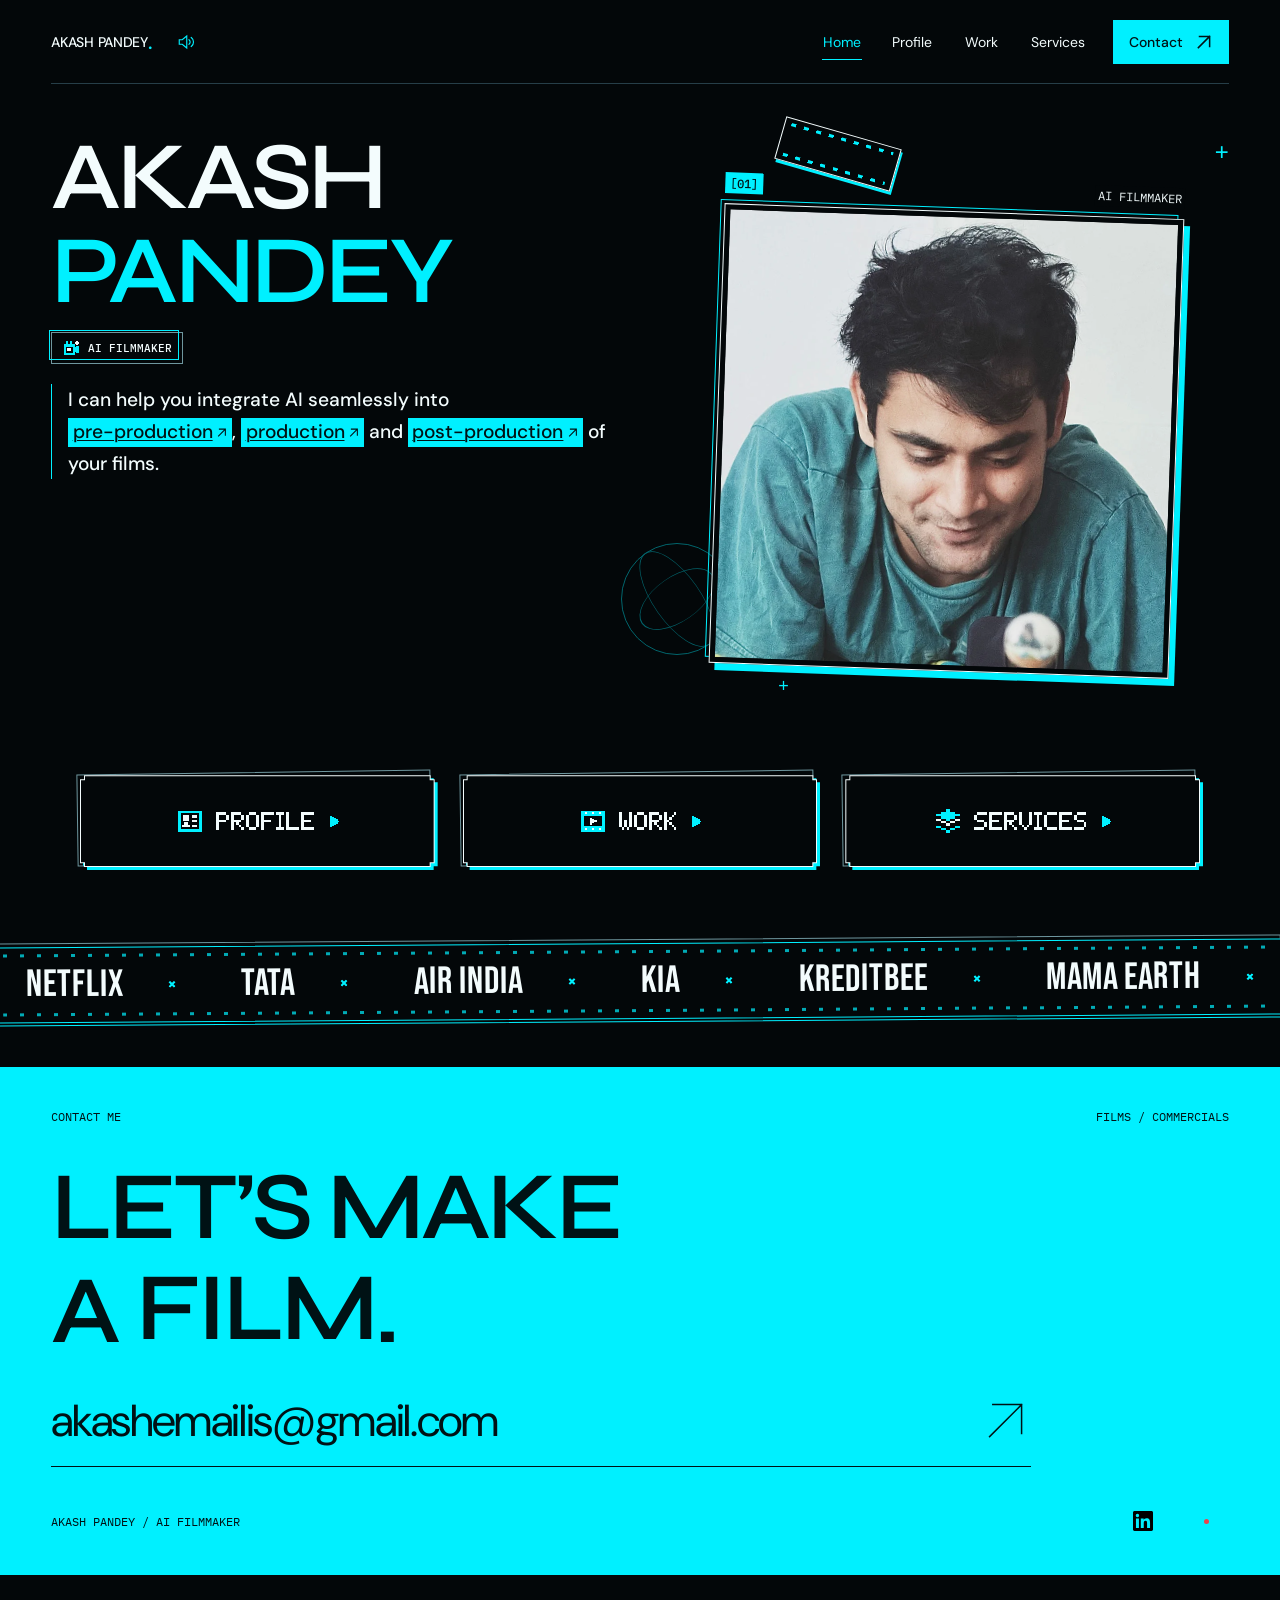
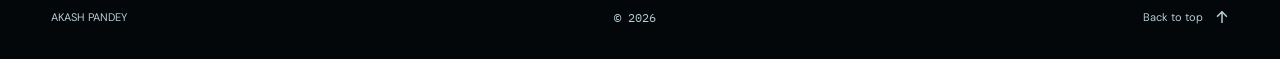
==== commit cbcbcbe5: "Publish portfolio v1 Update the four portfolio pages, project categories and films, services icon de" ====
--- a/index.html
+++ b/index.html
@@ -7,50 +7,72 @@
   <meta name="description" content="Akash Pandey is a writer and AI filmmaker creating films and commercials. Explore his profile, selected work and AI filmmaking services.">
   <title>Akash Pandey — AI Filmmaker &amp; Writer</title>
   <link rel="icon" href="./assets/favicon.svg" type="image/svg+xml">
-  <link rel="stylesheet" href="./assets/styles.css?v=52b96975d5">
-  <link rel="stylesheet" href="./assets/effects.css?v=e2949f8f39">
+  <link rel="preconnect" href="https://fonts.googleapis.com">
+  <link rel="preconnect" href="https://fonts.gstatic.com" crossorigin>
+  <link rel="stylesheet" href="https://fonts.googleapis.com/css2?family=DM+Sans:wght@400;500;600&amp;family=IBM+Plex+Mono:wght@400;500&amp;family=Syne:wght@400;500;600;700&amp;display=swap">
+  <link rel="stylesheet" href="./assets/styles.css?v=f05b1d639b">
+  <link rel="stylesheet" href="./assets/interaction-sound.css?v=3c4a4990ab">
+  <link rel="stylesheet" href="./assets/effects.css?v=3342c91270">
   
-  <script src="./assets/app.js?v=d8a2e84956" defer></script>
-  <script src="./assets/effects.js?v=63788f4397" defer></script>
+  
+  <link rel="stylesheet" href="./assets/contact-motion.css?v=cf3b011d28">
+  
+  <link rel="stylesheet" href="./assets/easter-eggs.css?v=0167d80ba7">
+  <script src="./assets/interaction-sound.js?v=6d286718a4" defer></script>
+  <script src="./assets/app.js?v=3c80b69f9f" defer></script>
+  <script src="./assets/effects.js?v=b856b613af" defer></script>
+  
+  <script src="./assets/contact-motion.js?v=d4a60d8394" defer></script>
+  <script src="./assets/easter-eggs.js?v=7c049d9869" defer></script>
 </head>
 <body class="page-home">
   <a class="skip-link" href="#main">Skip to content</a>
   <header class="site-header wrap">
-    <a class="wordmark" href="./index.html" aria-label="Akash Pandey, Home" data-glitch-trigger><span data-scramble aria-hidden="true">AKASH PANDEY</span><span class="wordmark-dot" aria-hidden="true">.</span></a>
-    <nav class="site-nav" aria-label="Main navigation"><a href="./index.html" aria-label="Home" data-glitch-trigger aria-current="page"><span data-scramble aria-hidden="true">Home</span></a><a href="./profile/" aria-label="Profile" data-glitch-trigger><span data-scramble aria-hidden="true">Profile</span></a><a href="./work/" aria-label="Work" data-glitch-trigger><span data-scramble aria-hidden="true">Work</span></a><a href="./services/" aria-label="Services" data-glitch-trigger><span data-scramble aria-hidden="true">Services</span></a><a class="nav-contact" href="./index.html#contact" aria-label="Contact" data-glitch-trigger><span data-scramble aria-hidden="true">Contact</span> <span aria-hidden="true">↗</span></a></nav>
+    <div class="header-identity"><a class="wordmark" href="./index.html" data-storm-secret="wordmark" aria-label="Akash Pandey, Home" data-glitch-trigger><span data-scramble aria-hidden="true">AKASH PANDEY</span><span class="wordmark-dot" aria-hidden="true">.</span></a><button class="sound-toggle" type="button" data-sound-toggle aria-pressed="true" aria-label="Mute sound effects" title="Mute sound effects" hidden><svg viewBox="0 0 24 24" width="18" height="18" fill="none" stroke="currentColor" stroke-width="1.5" stroke-linecap="square" stroke-linejoin="miter" aria-hidden="true" focusable="false"><path d="M3 9h4l6-5v16l-6-5H3Z"/><g class="sound-icon-on"><path d="M16 9c2 1.5 2 4.5 0 6m3-9c4 3 4 9 0 12"/></g><g class="sound-icon-off"><path d="m17 9 5 6m0-6-5 6"/></g></svg></button></div>
+    <nav class="site-nav" aria-label="Main navigation"><a href="./index.html" aria-label="Home" data-glitch-trigger aria-current="page"><span data-scramble aria-hidden="true">Home</span></a><a href="./profile/" aria-label="Profile" data-glitch-trigger><span data-scramble aria-hidden="true">Profile</span></a><a href="./work/" aria-label="Work" data-glitch-trigger><span data-scramble aria-hidden="true">Work</span></a><a href="./services/" aria-label="Services" data-glitch-trigger><span data-scramble aria-hidden="true">Services</span></a><a class="nav-contact" href="./index.html#contact" aria-label="Contact" data-glitch-trigger><span data-scramble aria-hidden="true">Contact</span> <svg class="arrow-icon" viewBox="0 0 16 16" width="16" height="16" fill="none" stroke="currentColor" stroke-width="1.5" stroke-linecap="square" stroke-linejoin="miter" aria-hidden="true" focusable="false"><path d="M3 13 13 3M4 3h9v9" vector-effect="non-scaling-stroke"/></svg></a></nav>
   </header>
   <main id="main">
   <section class="home-hero wrap" id="top" aria-labelledby="home-title">
       <h1 id="home-title" class="hero-name" aria-label="Akash Pandey" data-glitch-trigger><span data-scramble aria-hidden="true">AKASH</span><span data-scramble aria-hidden="true">PANDEY</span></h1>
-      <span class="role-label">AI FILMMAKER</span>
+      <span class="role-label"><svg class="home-pixel-icon" viewBox="0 0 24 24" width="24" height="24" fill="currentColor" shape-rendering="crispEdges" aria-hidden="true" focusable="false"><path fill-rule="evenodd" d="M2 7h15v14H2Zm3 3v8h9v-8Z"/><path d="M17 11h2V9h3v10h-3v-2h-2zM5 3h3v3H5zm5 0h3v3h-3z"/><path class="pixel-light" d="M7 12h5v4H7zM19 2h2v2h2v2h-2v2h-2V6h-2V4h2z"/></svg><span>AI FILMMAKER</span></span>
     <div class="hero-visual">
       <span class="cross cross-one" aria-hidden="true">+</span>
       <div class="film-strip" aria-hidden="true"></div>
       <div class="orbit hero-orbit" aria-hidden="true"></div>
       <figure class="portrait-frame">
-        <div class="frame-meta mono"><span class="index-label">[01]</span><span>WRITER / AI FILMMAKER</span></div>
-        <button class="double-frame portrait-hover" type="button" data-pixel-portrait aria-pressed="false" aria-label="Toggle pixel portrait of Akash Pandey">
-          <span class="portrait-image glitch-surface" style="--glitch-image:url('./assets/images/portrait.webp')"><img class="portrait-original" src="./assets/images/portrait.webp" width="960" height="960" alt="" fetchpriority="high"><img class="pixel-portrait" data-impeccable-ignore="buried-raster" src="./assets/images/portrait-pixel-v4.webp" width="1254" height="1254" alt="" aria-hidden="true" decoding="async"></span>
+        <div class="frame-meta mono"><span class="index-label">[01]</span><span>AI FILMMAKER</span></div>
+        <button class="double-frame portrait-hover" type="button" data-pixel-portrait data-storm-secret="portrait" aria-pressed="false" aria-label="Toggle pixel portrait of Akash Pandey">
+          <span class="portrait-image glitch-surface" style="--glitch-image:url('./assets/images/portrait.webp')"><img class="portrait-original" src="./assets/images/portrait.webp" width="960" height="960" alt="" fetchpriority="high"><img class="pixel-portrait" data-impeccable-ignore="buried-raster" src="./assets/images/portrait-pixel-v4.webp" width="1254" height="1254" alt="" aria-hidden="true" decoding="async"><span class="portrait-bat" aria-hidden="true"><svg class="portrait-bat-mark" viewBox="0 0 40 24" fill="currentColor" shape-rendering="crispEdges" aria-hidden="true" focusable="false"><path d="M1 3H3V5H5V6H8V7H11V8H15V7H17V2H19V6H21V2H23V7H25V8H29V7H32V6H35V5H37V3H39V9H37V11H34V10H32V11H30V14H27V13H25V16H23V17H22V19H21V22H19V19H18V17H17V16H15V13H13V14H10V11H8V10H6V11H3V9H1Z"/></svg></span></span>
         </button>
       </figure>
       <span class="cross cross-two" aria-hidden="true">+</span>
     </div>
-    <div class="hero-offer"><p>I can help you integrate AI seamlessly into <mark>pre-production</mark>, <mark>production</mark> and <mark>post-production</mark> of your films.</p></div>
+    <div class="hero-offer"><p>I can help you integrate AI seamlessly into <a class="stage-link" href="./services/#pre-production" aria-label="Explore pre-production services" data-glitch-trigger><span data-scramble aria-hidden="true">pre-production</span><svg viewBox="0 0 16 16" fill="none" stroke="currentColor" stroke-width="1.5" aria-hidden="true"><path d="M3 13 13 3M4 3h9v9"/></svg></a>, <a class="stage-link" href="./services/#production" aria-label="Explore production services" data-glitch-trigger><span data-scramble aria-hidden="true">production</span><svg viewBox="0 0 16 16" fill="none" stroke="currentColor" stroke-width="1.5" aria-hidden="true"><path d="M3 13 13 3M4 3h9v9"/></svg></a> and <a class="stage-link" href="./services/#post-production" aria-label="Explore post-production services" data-glitch-trigger><span data-scramble aria-hidden="true">post-production</span><svg viewBox="0 0 16 16" fill="none" stroke="currentColor" stroke-width="1.5" aria-hidden="true"><path d="M3 13 13 3M4 3h9v9"/></svg></a> of your films.</p></div>
 
   </section>
-  <nav class="arcade-menu wrap" aria-label="Explore the portfolio"><a class="arcade-button" href="./profile/" aria-label="Profile" data-glitch-trigger><span class="arcade-face"><svg class="arcade-play" viewBox="0 0 9 11" fill="currentColor" shape-rendering="crispEdges" aria-hidden="true"><path d="M0 0h2v1h2v1h2v1h2v2h1v1H8v2H6v1H4v1H2v1H0Z"/></svg><svg class="arcade-label" viewBox="0 0 39 7" width="117" height="21" fill="currentColor" shape-rendering="crispEdges" aria-hidden="true"><rect x="0" y="0" width="1" height="1"/><rect x="1" y="0" width="1" height="1"/><rect x="2" y="0" width="1" height="1"/><rect x="3" y="0" width="1" height="1"/><rect x="0" y="1" width="1" height="1"/><rect x="4" y="1" width="1" height="1"/><rect x="0" y="2" width="1" height="1"/><rect x="4" y="2" width="1" height="1"/><rect x="0" y="3" width="1" height="1"/><rect x="1" y="3" width="1" height="1"/><rect x="2" y="3" width="1" height="1"/><rect x="3" y="3" width="1" height="1"/><rect x="0" y="4" width="1" height="1"/><rect x="0" y="5" width="1" height="1"/><rect x="0" y="6" width="1" height="1"/><rect x="6" y="0" width="1" height="1"/><rect x="7" y="0" width="1" height="1"/><rect x="8" y="0" width="1" height="1"/><rect x="9" y="0" width="1" height="1"/><rect x="6" y="1" width="1" height="1"/><rect x="10" y="1" width="1" height="1"/><rect x="6" y="2" width="1" height="1"/><rect x="10" y="2" width="1" height="1"/><rect x="6" y="3" width="1" height="1"/><rect x="7" y="3" width="1" height="1"/><rect x="8" y="3" width="1" height="1"/><rect x="9" y="3" width="1" height="1"/><rect x="6" y="4" width="1" height="1"/><rect x="8" y="4" width="1" height="1"/><rect x="6" y="5" width="1" height="1"/><rect x="9" y="5" width="1" height="1"/><rect x="6" y="6" width="1" height="1"/><rect x="10" y="6" width="1" height="1"/><rect x="13" y="0" width="1" height="1"/><rect x="14" y="0" width="1" height="1"/><rect x="15" y="0" width="1" height="1"/><rect x="12" y="1" width="1" height="1"/><rect x="16" y="1" width="1" height="1"/><rect x="12" y="2" width="1" height="1"/><rect x="16" y="2" width="1" height="1"/><rect x="12" y="3" width="1" height="1"/><rect x="16" y="3" width="1" height="1"/><rect x="12" y="4" width="1" height="1"/><rect x="16" y="4" width="1" height="1"/><rect x="12" y="5" width="1" height="1"/><rect x="16" y="5" width="1" height="1"/><rect x="13" y="6" width="1" height="1"/><rect x="14" y="6" width="1" height="1"/><rect x="15" y="6" width="1" height="1"/><rect x="18" y="0" width="1" height="1"/><rect x="19" y="0" width="1" height="1"/><rect x="20" y="0" width="1" height="1"/><rect x="21" y="0" width="1" height="1"/><rect x="22" y="0" width="1" height="1"/><rect x="18" y="1" width="1" height="1"/><rect x="18" y="2" width="1" height="1"/><rect x="18" y="3" width="1" height="1"/><rect x="19" y="3" width="1" height="1"/><rect x="20" y="3" width="1" height="1"/><rect x="21" y="3" width="1" height="1"/><rect x="18" y="4" width="1" height="1"/><rect x="18" y="5" width="1" height="1"/><rect x="18" y="6" width="1" height="1"/><rect x="24" y="0" width="1" height="1"/><rect x="25" y="0" width="1" height="1"/><rect x="26" y="0" width="1" height="1"/><rect x="25" y="1" width="1" height="1"/><rect x="25" y="2" width="1" height="1"/><rect x="25" y="3" width="1" height="1"/><rect x="25" y="4" width="1" height="1"/><rect x="25" y="5" width="1" height="1"/><rect x="24" y="6" width="1" height="1"/><rect x="25" y="6" width="1" height="1"/><rect x="26" y="6" width="1" height="1"/><rect x="28" y="0" width="1" height="1"/><rect x="28" y="1" width="1" height="1"/><rect x="28" y="2" width="1" height="1"/><rect x="28" y="3" width="1" height="1"/><rect x="28" y="4" width="1" height="1"/><rect x="28" y="5" width="1" height="1"/><rect x="28" y="6" width="1" height="1"/><rect x="29" y="6" width="1" height="1"/><rect x="30" y="6" width="1" height="1"/><rect x="31" y="6" width="1" height="1"/><rect x="32" y="6" width="1" height="1"/><rect x="34" y="0" width="1" height="1"/><rect x="35" y="0" width="1" height="1"/><rect x="36" y="0" width="1" height="1"/><rect x="37" y="0" width="1" height="1"/><rect x="38" y="0" width="1" height="1"/><rect x="34" y="1" width="1" height="1"/><rect x="34" y="2" width="1" height="1"/><rect x="34" y="3" width="1" height="1"/><rect x="35" y="3" width="1" height="1"/><rect x="36" y="3" width="1" height="1"/><rect x="37" y="3" width="1" height="1"/><rect x="34" y="4" width="1" height="1"/><rect x="34" y="5" width="1" height="1"/><rect x="34" y="6" width="1" height="1"/><rect x="35" y="6" width="1" height="1"/><rect x="36" y="6" width="1" height="1"/><rect x="37" y="6" width="1" height="1"/><rect x="38" y="6" width="1" height="1"/></svg><span class="arcade-spark" aria-hidden="true"></span></span></a><a class="arcade-button" href="./work/" aria-label="Work" data-glitch-trigger><span class="arcade-face"><svg class="arcade-play" viewBox="0 0 9 11" fill="currentColor" shape-rendering="crispEdges" aria-hidden="true"><path d="M0 0h2v1h2v1h2v1h2v2h1v1H8v2H6v1H4v1H2v1H0Z"/></svg><svg class="arcade-label" viewBox="0 0 23 7" width="69" height="21" fill="currentColor" shape-rendering="crispEdges" aria-hidden="true"><rect x="0" y="0" width="1" height="1"/><rect x="4" y="0" width="1" height="1"/><rect x="0" y="1" width="1" height="1"/><rect x="4" y="1" width="1" height="1"/><rect x="0" y="2" width="1" height="1"/><rect x="4" y="2" width="1" height="1"/><rect x="0" y="3" width="1" height="1"/><rect x="2" y="3" width="1" height="1"/><rect x="4" y="3" width="1" height="1"/><rect x="0" y="4" width="1" height="1"/><rect x="2" y="4" width="1" height="1"/><rect x="4" y="4" width="1" height="1"/><rect x="0" y="5" width="1" height="1"/><rect x="2" y="5" width="1" height="1"/><rect x="4" y="5" width="1" height="1"/><rect x="1" y="6" width="1" height="1"/><rect x="3" y="6" width="1" height="1"/><rect x="7" y="0" width="1" height="1"/><rect x="8" y="0" width="1" height="1"/><rect x="9" y="0" width="1" height="1"/><rect x="6" y="1" width="1" height="1"/><rect x="10" y="1" width="1" height="1"/><rect x="6" y="2" width="1" height="1"/><rect x="10" y="2" width="1" height="1"/><rect x="6" y="3" width="1" height="1"/><rect x="10" y="3" width="1" height="1"/><rect x="6" y="4" width="1" height="1"/><rect x="10" y="4" width="1" height="1"/><rect x="6" y="5" width="1" height="1"/><rect x="10" y="5" width="1" height="1"/><rect x="7" y="6" width="1" height="1"/><rect x="8" y="6" width="1" height="1"/><rect x="9" y="6" width="1" height="1"/><rect x="12" y="0" width="1" height="1"/><rect x="13" y="0" width="1" height="1"/><rect x="14" y="0" width="1" height="1"/><rect x="15" y="0" width="1" height="1"/><rect x="12" y="1" width="1" height="1"/><rect x="16" y="1" width="1" height="1"/><rect x="12" y="2" width="1" height="1"/><rect x="16" y="2" width="1" height="1"/><rect x="12" y="3" width="1" height="1"/><rect x="13" y="3" width="1" height="1"/><rect x="14" y="3" width="1" height="1"/><rect x="15" y="3" width="1" height="1"/><rect x="12" y="4" width="1" height="1"/><rect x="14" y="4" width="1" height="1"/><rect x="12" y="5" width="1" height="1"/><rect x="15" y="5" width="1" height="1"/><rect x="12" y="6" width="1" height="1"/><rect x="16" y="6" width="1" height="1"/><rect x="18" y="0" width="1" height="1"/><rect x="22" y="0" width="1" height="1"/><rect x="18" y="1" width="1" height="1"/><rect x="21" y="1" width="1" height="1"/><rect x="18" y="2" width="1" height="1"/><rect x="20" y="2" width="1" height="1"/><rect x="18" y="3" width="1" height="1"/><rect x="19" y="3" width="1" height="1"/><rect x="18" y="4" width="1" height="1"/><rect x="20" y="4" width="1" height="1"/><rect x="18" y="5" width="1" height="1"/><rect x="21" y="5" width="1" height="1"/><rect x="18" y="6" width="1" height="1"/><rect x="22" y="6" width="1" height="1"/></svg><span class="arcade-spark" aria-hidden="true"></span></span></a><a class="arcade-button" href="./services/" aria-label="Services" data-glitch-trigger><span class="arcade-face"><svg class="arcade-play" viewBox="0 0 9 11" fill="currentColor" shape-rendering="crispEdges" aria-hidden="true"><path d="M0 0h2v1h2v1h2v1h2v2h1v1H8v2H6v1H4v1H2v1H0Z"/></svg><svg class="arcade-label" viewBox="0 0 45 7" width="135" height="21" fill="currentColor" shape-rendering="crispEdges" aria-hidden="true"><rect x="1" y="0" width="1" height="1"/><rect x="2" y="0" width="1" height="1"/><rect x="3" y="0" width="1" height="1"/><rect x="4" y="0" width="1" height="1"/><rect x="0" y="1" width="1" height="1"/><rect x="0" y="2" width="1" height="1"/><rect x="1" y="3" width="1" height="1"/><rect x="2" y="3" width="1" height="1"/><rect x="3" y="3" width="1" height="1"/><rect x="4" y="4" width="1" height="1"/><rect x="4" y="5" width="1" height="1"/><rect x="0" y="6" width="1" height="1"/><rect x="1" y="6" width="1" height="1"/><rect x="2" y="6" width="1" height="1"/><rect x="3" y="6" width="1" height="1"/><rect x="6" y="0" width="1" height="1"/><rect x="7" y="0" width="1" height="1"/><rect x="8" y="0" width="1" height="1"/><rect x="9" y="0" width="1" height="1"/><rect x="10" y="0" width="1" height="1"/><rect x="6" y="1" width="1" height="1"/><rect x="6" y="2" width="1" height="1"/><rect x="6" y="3" width="1" height="1"/><rect x="7" y="3" width="1" height="1"/><rect x="8" y="3" width="1" height="1"/><rect x="9" y="3" width="1" height="1"/><rect x="6" y="4" width="1" height="1"/><rect x="6" y="5" width="1" height="1"/><rect x="6" y="6" width="1" height="1"/><rect x="7" y="6" width="1" height="1"/><rect x="8" y="6" width="1" height="1"/><rect x="9" y="6" width="1" height="1"/><rect x="10" y="6" width="1" height="1"/><rect x="12" y="0" width="1" height="1"/><rect x="13" y="0" width="1" height="1"/><rect x="14" y="0" width="1" height="1"/><rect x="15" y="0" width="1" height="1"/><rect x="12" y="1" width="1" height="1"/><rect x="16" y="1" width="1" height="1"/><rect x="12" y="2" width="1" height="1"/><rect x="16" y="2" width="1" height="1"/><rect x="12" y="3" width="1" height="1"/><rect x="13" y="3" width="1" height="1"/><rect x="14" y="3" width="1" height="1"/><rect x="15" y="3" width="1" height="1"/><rect x="12" y="4" width="1" height="1"/><rect x="14" y="4" width="1" height="1"/><rect x="12" y="5" width="1" height="1"/><rect x="15" y="5" width="1" height="1"/><rect x="12" y="6" width="1" height="1"/><rect x="16" y="6" width="1" height="1"/><rect x="18" y="0" width="1" height="1"/><rect x="22" y="0" width="1" height="1"/><rect x="18" y="1" width="1" height="1"/><rect x="22" y="1" width="1" height="1"/><rect x="18" y="2" width="1" height="1"/><rect x="22" y="2" width="1" height="1"/><rect x="18" y="3" width="1" height="1"/><rect x="22" y="3" width="1" height="1"/><rect x="18" y="4" width="1" height="1"/><rect x="22" y="4" width="1" height="1"/><rect x="19" y="5" width="1" height="1"/><rect x="21" y="5" width="1" height="1"/><rect x="20" y="6" width="1" height="1"/><rect x="24" y="0" width="1" height="1"/><rect x="25" y="0" width="1" height="1"/><rect x="26" y="0" width="1" height="1"/><rect x="25" y="1" width="1" height="1"/><rect x="25" y="2" width="1" height="1"/><rect x="25" y="3" width="1" height="1"/><rect x="25" y="4" width="1" height="1"/><rect x="25" y="5" width="1" height="1"/><rect x="24" y="6" width="1" height="1"/><rect x="25" y="6" width="1" height="1"/><rect x="26" y="6" width="1" height="1"/><rect x="29" y="0" width="1" height="1"/><rect x="30" y="0" width="1" height="1"/><rect x="31" y="0" width="1" height="1"/><rect x="32" y="0" width="1" height="1"/><rect x="28" y="1" width="1" height="1"/><rect x="28" y="2" width="1" height="1"/><rect x="28" y="3" width="1" height="1"/><rect x="28" y="4" width="1" height="1"/><rect x="28" y="5" width="1" height="1"/><rect x="29" y="6" width="1" height="1"/><rect x="30" y="6" width="1" height="1"/><rect x="31" y="6" width="1" height="1"/><rect x="32" y="6" width="1" height="1"/><rect x="34" y="0" width="1" height="1"/><rect x="35" y="0" width="1" height="1"/><rect x="36" y="0" width="1" height="1"/><rect x="37" y="0" width="1" height="1"/><rect x="38" y="0" width="1" height="1"/><rect x="34" y="1" width="1" height="1"/><rect x="34" y="2" width="1" height="1"/><rect x="34" y="3" width="1" height="1"/><rect x="35" y="3" width="1" height="1"/><rect x="36" y="3" width="1" height="1"/><rect x="37" y="3" width="1" height="1"/><rect x="34" y="4" width="1" height="1"/><rect x="34" y="5" width="1" height="1"/><rect x="34" y="6" width="1" height="1"/><rect x="35" y="6" width="1" height="1"/><rect x="36" y="6" width="1" height="1"/><rect x="37" y="6" width="1" height="1"/><rect x="38" y="6" width="1" height="1"/><rect x="41" y="0" width="1" height="1"/><rect x="42" y="0" width="1" height="1"/><rect x="43" y="0" width="1" height="1"/><rect x="44" y="0" width="1" height="1"/><rect x="40" y="1" width="1" height="1"/><rect x="40" y="2" width="1" height="1"/><rect x="41" y="3" width="1" height="1"/><rect x="42" y="3" width="1" height="1"/><rect x="43" y="3" width="1" height="1"/><rect x="44" y="4" width="1" height="1"/><rect x="44" y="5" width="1" height="1"/><rect x="40" y="6" width="1" height="1"/><rect x="41" y="6" width="1" height="1"/><rect x="42" y="6" width="1" height="1"/><rect x="43" y="6" width="1" height="1"/></svg><span class="arcade-spark" aria-hidden="true"></span></span></a></nav>
+  <nav class="arcade-menu wrap" aria-label="Explore the portfolio"><a class="arcade-button" href="./profile/" aria-label="Profile" data-glitch-trigger><span class="arcade-face"><svg class="home-pixel-icon" viewBox="0 0 24 24" width="24" height="24" fill="currentColor" shape-rendering="crispEdges" aria-hidden="true" focusable="false"><path fill-rule="evenodd" d="M2 3h20v18H2Zm2 2v14h16V5Z"/><path class="pixel-light" d="M6 7h5v5H6zm-1 8h2v-2h3v2h2v2H5zM14 7h4v2h-4zm0 4h4v2h-4zm0 4h4v2h-4z"/></svg><svg class="arcade-label" viewBox="0 0 39 7" width="117" height="21" fill="currentColor" shape-rendering="crispEdges" aria-hidden="true"><rect x="0" y="0" width="1" height="1"/><rect x="1" y="0" width="1" height="1"/><rect x="2" y="0" width="1" height="1"/><rect x="3" y="0" width="1" height="1"/><rect x="0" y="1" width="1" height="1"/><rect x="4" y="1" width="1" height="1"/><rect x="0" y="2" width="1" height="1"/><rect x="4" y="2" width="1" height="1"/><rect x="0" y="3" width="1" height="1"/><rect x="1" y="3" width="1" height="1"/><rect x="2" y="3" width="1" height="1"/><rect x="3" y="3" width="1" height="1"/><rect x="0" y="4" width="1" height="1"/><rect x="0" y="5" width="1" height="1"/><rect x="0" y="6" width="1" height="1"/><rect x="6" y="0" width="1" height="1"/><rect x="7" y="0" width="1" height="1"/><rect x="8" y="0" width="1" height="1"/><rect x="9" y="0" width="1" height="1"/><rect x="6" y="1" width="1" height="1"/><rect x="10" y="1" width="1" height="1"/><rect x="6" y="2" width="1" height="1"/><rect x="10" y="2" width="1" height="1"/><rect x="6" y="3" width="1" height="1"/><rect x="7" y="3" width="1" height="1"/><rect x="8" y="3" width="1" height="1"/><rect x="9" y="3" width="1" height="1"/><rect x="6" y="4" width="1" height="1"/><rect x="8" y="4" width="1" height="1"/><rect x="6" y="5" width="1" height="1"/><rect x="9" y="5" width="1" height="1"/><rect x="6" y="6" width="1" height="1"/><rect x="10" y="6" width="1" height="1"/><rect x="13" y="0" width="1" height="1"/><rect x="14" y="0" width="1" height="1"/><rect x="15" y="0" width="1" height="1"/><rect x="12" y="1" width="1" height="1"/><rect x="16" y="1" width="1" height="1"/><rect x="12" y="2" width="1" height="1"/><rect x="16" y="2" width="1" height="1"/><rect x="12" y="3" width="1" height="1"/><rect x="16" y="3" width="1" height="1"/><rect x="12" y="4" width="1" height="1"/><rect x="16" y="4" width="1" height="1"/><rect x="12" y="5" width="1" height="1"/><rect x="16" y="5" width="1" height="1"/><rect x="13" y="6" width="1" height="1"/><rect x="14" y="6" width="1" height="1"/><rect x="15" y="6" width="1" height="1"/><rect x="18" y="0" width="1" height="1"/><rect x="19" y="0" width="1" height="1"/><rect x="20" y="0" width="1" height="1"/><rect x="21" y="0" width="1" height="1"/><rect x="22" y="0" width="1" height="1"/><rect x="18" y="1" width="1" height="1"/><rect x="18" y="2" width="1" height="1"/><rect x="18" y="3" width="1" height="1"/><rect x="19" y="3" width="1" height="1"/><rect x="20" y="3" width="1" height="1"/><rect x="21" y="3" width="1" height="1"/><rect x="18" y="4" width="1" height="1"/><rect x="18" y="5" width="1" height="1"/><rect x="18" y="6" width="1" height="1"/><rect x="24" y="0" width="1" height="1"/><rect x="25" y="0" width="1" height="1"/><rect x="26" y="0" width="1" height="1"/><rect x="25" y="1" width="1" height="1"/><rect x="25" y="2" width="1" height="1"/><rect x="25" y="3" width="1" height="1"/><rect x="25" y="4" width="1" height="1"/><rect x="25" y="5" width="1" height="1"/><rect x="24" y="6" width="1" height="1"/><rect x="25" y="6" width="1" height="1"/><rect x="26" y="6" width="1" height="1"/><rect x="28" y="0" width="1" height="1"/><rect x="28" y="1" width="1" height="1"/><rect x="28" y="2" width="1" height="1"/><rect x="28" y="3" width="1" height="1"/><rect x="28" y="4" width="1" height="1"/><rect x="28" y="5" width="1" height="1"/><rect x="28" y="6" width="1" height="1"/><rect x="29" y="6" width="1" height="1"/><rect x="30" y="6" width="1" height="1"/><rect x="31" y="6" width="1" height="1"/><rect x="32" y="6" width="1" height="1"/><rect x="34" y="0" width="1" height="1"/><rect x="35" y="0" width="1" height="1"/><rect x="36" y="0" width="1" height="1"/><rect x="37" y="0" width="1" height="1"/><rect x="38" y="0" width="1" height="1"/><rect x="34" y="1" width="1" height="1"/><rect x="34" y="2" width="1" height="1"/><rect x="34" y="3" width="1" height="1"/><rect x="35" y="3" width="1" height="1"/><rect x="36" y="3" width="1" height="1"/><rect x="37" y="3" width="1" height="1"/><rect x="34" y="4" width="1" height="1"/><rect x="34" y="5" width="1" height="1"/><rect x="34" y="6" width="1" height="1"/><rect x="35" y="6" width="1" height="1"/><rect x="36" y="6" width="1" height="1"/><rect x="37" y="6" width="1" height="1"/><rect x="38" y="6" width="1" height="1"/></svg><svg class="arcade-play" viewBox="0 0 9 11" width="9" height="11" fill="currentColor" shape-rendering="crispEdges" aria-hidden="true" focusable="false"><path d="M0 0h2v1h2v1h2v1h2v2h1v1H8v2H6v1H4v1H2v1H0Z"/></svg></span></a><a class="arcade-button" href="./work/" aria-label="Work" data-glitch-trigger><span class="arcade-face"><svg class="home-pixel-icon" viewBox="0 0 24 24" width="24" height="24" fill="currentColor" shape-rendering="crispEdges" aria-hidden="true" focusable="false"><path fill-rule="evenodd" d="M2 3h20v18H2Zm2 5v8h16V8Z"/><path class="pixel-light" d="M5 4h2v2H5zm6 0h2v2h-2zm6 0h2v2h-2zM5 18h2v2H5zm6 0h2v2h-2zm6 0h2v2h-2zM9 9h2v1h2v1h2v2h-2v1h-2v1H9z"/></svg><svg class="arcade-label" viewBox="0 0 23 7" width="69" height="21" fill="currentColor" shape-rendering="crispEdges" aria-hidden="true"><rect x="0" y="0" width="1" height="1"/><rect x="4" y="0" width="1" height="1"/><rect x="0" y="1" width="1" height="1"/><rect x="4" y="1" width="1" height="1"/><rect x="0" y="2" width="1" height="1"/><rect x="4" y="2" width="1" height="1"/><rect x="0" y="3" width="1" height="1"/><rect x="2" y="3" width="1" height="1"/><rect x="4" y="3" width="1" height="1"/><rect x="0" y="4" width="1" height="1"/><rect x="2" y="4" width="1" height="1"/><rect x="4" y="4" width="1" height="1"/><rect x="0" y="5" width="1" height="1"/><rect x="2" y="5" width="1" height="1"/><rect x="4" y="5" width="1" height="1"/><rect x="1" y="6" width="1" height="1"/><rect x="3" y="6" width="1" height="1"/><rect x="7" y="0" width="1" height="1"/><rect x="8" y="0" width="1" height="1"/><rect x="9" y="0" width="1" height="1"/><rect x="6" y="1" width="1" height="1"/><rect x="10" y="1" width="1" height="1"/><rect x="6" y="2" width="1" height="1"/><rect x="10" y="2" width="1" height="1"/><rect x="6" y="3" width="1" height="1"/><rect x="10" y="3" width="1" height="1"/><rect x="6" y="4" width="1" height="1"/><rect x="10" y="4" width="1" height="1"/><rect x="6" y="5" width="1" height="1"/><rect x="10" y="5" width="1" height="1"/><rect x="7" y="6" width="1" height="1"/><rect x="8" y="6" width="1" height="1"/><rect x="9" y="6" width="1" height="1"/><rect x="12" y="0" width="1" height="1"/><rect x="13" y="0" width="1" height="1"/><rect x="14" y="0" width="1" height="1"/><rect x="15" y="0" width="1" height="1"/><rect x="12" y="1" width="1" height="1"/><rect x="16" y="1" width="1" height="1"/><rect x="12" y="2" width="1" height="1"/><rect x="16" y="2" width="1" height="1"/><rect x="12" y="3" width="1" height="1"/><rect x="13" y="3" width="1" height="1"/><rect x="14" y="3" width="1" height="1"/><rect x="15" y="3" width="1" height="1"/><rect x="12" y="4" width="1" height="1"/><rect x="14" y="4" width="1" height="1"/><rect x="12" y="5" width="1" height="1"/><rect x="15" y="5" width="1" height="1"/><rect x="12" y="6" width="1" height="1"/><rect x="16" y="6" width="1" height="1"/><rect x="18" y="0" width="1" height="1"/><rect x="22" y="0" width="1" height="1"/><rect x="18" y="1" width="1" height="1"/><rect x="21" y="1" width="1" height="1"/><rect x="18" y="2" width="1" height="1"/><rect x="20" y="2" width="1" height="1"/><rect x="18" y="3" width="1" height="1"/><rect x="19" y="3" width="1" height="1"/><rect x="18" y="4" width="1" height="1"/><rect x="20" y="4" width="1" height="1"/><rect x="18" y="5" width="1" height="1"/><rect x="21" y="5" width="1" height="1"/><rect x="18" y="6" width="1" height="1"/><rect x="22" y="6" width="1" height="1"/></svg><svg class="arcade-play" viewBox="0 0 9 11" width="9" height="11" fill="currentColor" shape-rendering="crispEdges" aria-hidden="true" focusable="false"><path d="M0 0h2v1h2v1h2v1h2v2h1v1H8v2H6v1H4v1H2v1H0Z"/></svg></span></a><a class="arcade-button" href="./services/" aria-label="Services" data-glitch-trigger><span class="arcade-face"><svg class="home-pixel-icon" viewBox="0 0 24 24" width="24" height="24" fill="currentColor" shape-rendering="crispEdges" aria-hidden="true" focusable="false"><path d="M10 2h4v2h4v2h4v2h-4v2h-4v2h-4v-2H6V8H2V6h4V4h4zM2 16h4v2h4v2h4v-2h4v-2h4v2h-4v2h-4v2h-4v-2H6v-2H2z"/><path class="pixel-light" d="M2 10h4v2h4v2h4v-2h4v-2h4v2h-4v2h-4v2h-4v-2H6v-2H2z"/></svg><svg class="arcade-label" viewBox="0 0 45 7" width="135" height="21" fill="currentColor" shape-rendering="crispEdges" aria-hidden="true"><rect x="1" y="0" width="1" height="1"/><rect x="2" y="0" width="1" height="1"/><rect x="3" y="0" width="1" height="1"/><rect x="4" y="0" width="1" height="1"/><rect x="0" y="1" width="1" height="1"/><rect x="0" y="2" width="1" height="1"/><rect x="1" y="3" width="1" height="1"/><rect x="2" y="3" width="1" height="1"/><rect x="3" y="3" width="1" height="1"/><rect x="4" y="4" width="1" height="1"/><rect x="4" y="5" width="1" height="1"/><rect x="0" y="6" width="1" height="1"/><rect x="1" y="6" width="1" height="1"/><rect x="2" y="6" width="1" height="1"/><rect x="3" y="6" width="1" height="1"/><rect x="6" y="0" width="1" height="1"/><rect x="7" y="0" width="1" height="1"/><rect x="8" y="0" width="1" height="1"/><rect x="9" y="0" width="1" height="1"/><rect x="10" y="0" width="1" height="1"/><rect x="6" y="1" width="1" height="1"/><rect x="6" y="2" width="1" height="1"/><rect x="6" y="3" width="1" height="1"/><rect x="7" y="3" width="1" height="1"/><rect x="8" y="3" width="1" height="1"/><rect x="9" y="3" width="1" height="1"/><rect x="6" y="4" width="1" height="1"/><rect x="6" y="5" width="1" height="1"/><rect x="6" y="6" width="1" height="1"/><rect x="7" y="6" width="1" height="1"/><rect x="8" y="6" width="1" height="1"/><rect x="9" y="6" width="1" height="1"/><rect x="10" y="6" width="1" height="1"/><rect x="12" y="0" width="1" height="1"/><rect x="13" y="0" width="1" height="1"/><rect x="14" y="0" width="1" height="1"/><rect x="15" y="0" width="1" height="1"/><rect x="12" y="1" width="1" height="1"/><rect x="16" y="1" width="1" height="1"/><rect x="12" y="2" width="1" height="1"/><rect x="16" y="2" width="1" height="1"/><rect x="12" y="3" width="1" height="1"/><rect x="13" y="3" width="1" height="1"/><rect x="14" y="3" width="1" height="1"/><rect x="15" y="3" width="1" height="1"/><rect x="12" y="4" width="1" height="1"/><rect x="14" y="4" width="1" height="1"/><rect x="12" y="5" width="1" height="1"/><rect x="15" y="5" width="1" height="1"/><rect x="12" y="6" width="1" height="1"/><rect x="16" y="6" width="1" height="1"/><rect x="18" y="0" width="1" height="1"/><rect x="22" y="0" width="1" height="1"/><rect x="18" y="1" width="1" height="1"/><rect x="22" y="1" width="1" height="1"/><rect x="18" y="2" width="1" height="1"/><rect x="22" y="2" width="1" height="1"/><rect x="18" y="3" width="1" height="1"/><rect x="22" y="3" width="1" height="1"/><rect x="18" y="4" width="1" height="1"/><rect x="22" y="4" width="1" height="1"/><rect x="19" y="5" width="1" height="1"/><rect x="21" y="5" width="1" height="1"/><rect x="20" y="6" width="1" height="1"/><rect x="24" y="0" width="1" height="1"/><rect x="25" y="0" width="1" height="1"/><rect x="26" y="0" width="1" height="1"/><rect x="25" y="1" width="1" height="1"/><rect x="25" y="2" width="1" height="1"/><rect x="25" y="3" width="1" height="1"/><rect x="25" y="4" width="1" height="1"/><rect x="25" y="5" width="1" height="1"/><rect x="24" y="6" width="1" height="1"/><rect x="25" y="6" width="1" height="1"/><rect x="26" y="6" width="1" height="1"/><rect x="29" y="0" width="1" height="1"/><rect x="30" y="0" width="1" height="1"/><rect x="31" y="0" width="1" height="1"/><rect x="32" y="0" width="1" height="1"/><rect x="28" y="1" width="1" height="1"/><rect x="28" y="2" width="1" height="1"/><rect x="28" y="3" width="1" height="1"/><rect x="28" y="4" width="1" height="1"/><rect x="28" y="5" width="1" height="1"/><rect x="29" y="6" width="1" height="1"/><rect x="30" y="6" width="1" height="1"/><rect x="31" y="6" width="1" height="1"/><rect x="32" y="6" width="1" height="1"/><rect x="34" y="0" width="1" height="1"/><rect x="35" y="0" width="1" height="1"/><rect x="36" y="0" width="1" height="1"/><rect x="37" y="0" width="1" height="1"/><rect x="38" y="0" width="1" height="1"/><rect x="34" y="1" width="1" height="1"/><rect x="34" y="2" width="1" height="1"/><rect x="34" y="3" width="1" height="1"/><rect x="35" y="3" width="1" height="1"/><rect x="36" y="3" width="1" height="1"/><rect x="37" y="3" width="1" height="1"/><rect x="34" y="4" width="1" height="1"/><rect x="34" y="5" width="1" height="1"/><rect x="34" y="6" width="1" height="1"/><rect x="35" y="6" width="1" height="1"/><rect x="36" y="6" width="1" height="1"/><rect x="37" y="6" width="1" height="1"/><rect x="38" y="6" width="1" height="1"/><rect x="41" y="0" width="1" height="1"/><rect x="42" y="0" width="1" height="1"/><rect x="43" y="0" width="1" height="1"/><rect x="44" y="0" width="1" height="1"/><rect x="40" y="1" width="1" height="1"/><rect x="40" y="2" width="1" height="1"/><rect x="41" y="3" width="1" height="1"/><rect x="42" y="3" width="1" height="1"/><rect x="43" y="3" width="1" height="1"/><rect x="44" y="4" width="1" height="1"/><rect x="44" y="5" width="1" height="1"/><rect x="40" y="6" width="1" height="1"/><rect x="41" y="6" width="1" height="1"/><rect x="42" y="6" width="1" height="1"/><rect x="43" y="6" width="1" height="1"/></svg><svg class="arcade-play" viewBox="0 0 9 11" width="9" height="11" fill="currentColor" shape-rendering="crispEdges" aria-hidden="true" focusable="false"><path d="M0 0h2v1h2v1h2v1h2v2h1v1H8v2H6v1H4v1H2v1H0Z"/></svg></span></a></nav>
   <div class="brand-band"><section class="brand-strip" id="brands" aria-label="Brands from selected work" data-brand-strip>
-    <div class="brand-viewport"><div class="brand-track"><div class="brand-group"><a class="brand-link" href="./work/#the-last-salute" aria-label="View NETFLIX project"><span class="brand-word" aria-hidden="true"><span class="brand-name">NETFLIX</span><canvas class="brand-pixels" aria-hidden="true"></canvas></span></a><a class="brand-link" href="./work/#tata-cars" aria-label="View TATA project"><span class="brand-word" aria-hidden="true"><span class="brand-name">TATA</span><canvas class="brand-pixels" aria-hidden="true"></canvas></span></a><a class="brand-link" href="./work/#kia" aria-label="View KIA project"><span class="brand-word" aria-hidden="true"><span class="brand-name">KIA</span><canvas class="brand-pixels" aria-hidden="true"></canvas></span></a><a class="brand-link" href="./work/#mama-earth" aria-label="View MAMA EARTH project"><span class="brand-word" aria-hidden="true"><span class="brand-name">MAMA EARTH</span><canvas class="brand-pixels" aria-hidden="true"></canvas></span></a><a class="brand-link" href="./work/#kreditbee" aria-label="View KREDITBEE project"><span class="brand-word" aria-hidden="true"><span class="brand-name">KREDITBEE</span><canvas class="brand-pixels" aria-hidden="true"></canvas></span></a><a class="brand-link" href="./work/#air-india" aria-label="View AIR INDIA project"><span class="brand-word" aria-hidden="true"><span class="brand-name">AIR INDIA</span><canvas class="brand-pixels" aria-hidden="true"></canvas></span></a><a class="brand-link" href="./work/#hd-construction-equipment" aria-label="View HD CONSTRUCTION EQUIPMENT project"><span class="brand-word" aria-hidden="true"><span class="brand-name">HD CONSTRUCTION EQUIPMENT</span><canvas class="brand-pixels" aria-hidden="true"></canvas></span></a></div><div class="brand-group" aria-hidden="true"><a class="brand-link" href="./work/#the-last-salute" aria-label="View NETFLIX project" tabindex="-1"><span class="brand-word" aria-hidden="true"><span class="brand-name">NETFLIX</span><canvas class="brand-pixels" aria-hidden="true"></canvas></span></a><a class="brand-link" href="./work/#tata-cars" aria-label="View TATA project" tabindex="-1"><span class="brand-word" aria-hidden="true"><span class="brand-name">TATA</span><canvas class="brand-pixels" aria-hidden="true"></canvas></span></a><a class="brand-link" href="./work/#kia" aria-label="View KIA project" tabindex="-1"><span class="brand-word" aria-hidden="true"><span class="brand-name">KIA</span><canvas class="brand-pixels" aria-hidden="true"></canvas></span></a><a class="brand-link" href="./work/#mama-earth" aria-label="View MAMA EARTH project" tabindex="-1"><span class="brand-word" aria-hidden="true"><span class="brand-name">MAMA EARTH</span><canvas class="brand-pixels" aria-hidden="true"></canvas></span></a><a class="brand-link" href="./work/#kreditbee" aria-label="View KREDITBEE project" tabindex="-1"><span class="brand-word" aria-hidden="true"><span class="brand-name">KREDITBEE</span><canvas class="brand-pixels" aria-hidden="true"></canvas></span></a><a class="brand-link" href="./work/#air-india" aria-label="View AIR INDIA project" tabindex="-1"><span class="brand-word" aria-hidden="true"><span class="brand-name">AIR INDIA</span><canvas class="brand-pixels" aria-hidden="true"></canvas></span></a><a class="brand-link" href="./work/#hd-construction-equipment" aria-label="View HD CONSTRUCTION EQUIPMENT project" tabindex="-1"><span class="brand-word" aria-hidden="true"><span class="brand-name">HD CONSTRUCTION EQUIPMENT</span><canvas class="brand-pixels" aria-hidden="true"></canvas></span></a></div></div></div>
+    <div class="brand-viewport"><div class="brand-track"><div class="brand-group"><a class="brand-link" href="./work/#the-last-salute" aria-label="View NETFLIX project"><span class="brand-word" aria-hidden="true"><span class="brand-name">NETFLIX</span><canvas class="brand-pixels" aria-hidden="true"></canvas></span></a><a class="brand-link" href="./work/#tata-cars" aria-label="View TATA project"><span class="brand-word" aria-hidden="true"><span class="brand-name">TATA</span><canvas class="brand-pixels" aria-hidden="true"></canvas></span></a><a class="brand-link" href="./work/#air-india" aria-label="View AIR INDIA project"><span class="brand-word" aria-hidden="true"><span class="brand-name">AIR INDIA</span><canvas class="brand-pixels" aria-hidden="true"></canvas></span></a><a class="brand-link" href="./work/#kia" aria-label="View KIA project"><span class="brand-word" aria-hidden="true"><span class="brand-name">KIA</span><canvas class="brand-pixels" aria-hidden="true"></canvas></span></a><a class="brand-link" href="./work/#kreditbee" aria-label="View KREDITBEE project"><span class="brand-word" aria-hidden="true"><span class="brand-name">KREDITBEE</span><canvas class="brand-pixels" aria-hidden="true"></canvas></span></a><a class="brand-link" href="./work/#mama-earth" aria-label="View MAMA EARTH project"><span class="brand-word" aria-hidden="true"><span class="brand-name">MAMA EARTH</span><canvas class="brand-pixels" aria-hidden="true"></canvas></span></a></div><div class="brand-group" aria-hidden="true"><a class="brand-link" href="./work/#the-last-salute" aria-label="View NETFLIX project" tabindex="-1"><span class="brand-word" aria-hidden="true"><span class="brand-name">NETFLIX</span><canvas class="brand-pixels" aria-hidden="true"></canvas></span></a><a class="brand-link" href="./work/#tata-cars" aria-label="View TATA project" tabindex="-1"><span class="brand-word" aria-hidden="true"><span class="brand-name">TATA</span><canvas class="brand-pixels" aria-hidden="true"></canvas></span></a><a class="brand-link" href="./work/#air-india" aria-label="View AIR INDIA project" tabindex="-1"><span class="brand-word" aria-hidden="true"><span class="brand-name">AIR INDIA</span><canvas class="brand-pixels" aria-hidden="true"></canvas></span></a><a class="brand-link" href="./work/#kia" aria-label="View KIA project" tabindex="-1"><span class="brand-word" aria-hidden="true"><span class="brand-name">KIA</span><canvas class="brand-pixels" aria-hidden="true"></canvas></span></a><a class="brand-link" href="./work/#kreditbee" aria-label="View KREDITBEE project" tabindex="-1"><span class="brand-word" aria-hidden="true"><span class="brand-name">KREDITBEE</span><canvas class="brand-pixels" aria-hidden="true"></canvas></span></a><a class="brand-link" href="./work/#mama-earth" aria-label="View MAMA EARTH project" tabindex="-1"><span class="brand-word" aria-hidden="true"><span class="brand-name">MAMA EARTH</span><canvas class="brand-pixels" aria-hidden="true"></canvas></span></a></div></div></div>
   </section></div>
   <section class="contact-section" id="contact" aria-labelledby="contact-title">
     <div class="contact-inner wrap">
       <div class="contact-top mono"><span>CONTACT ME</span><span>FILMS / COMMERCIALS</span></div>
-      <h2 id="contact-title">LET’S MAKE<br>A FILM<span class="contact-period">.</span></h2>
-      <a class="contact-email" href="mailto:akashemailis@gmail.com">akashemailis@gmail.com<span aria-hidden="true">↗</span></a>
-      <div class="contact-bottom"><span class="mono">AKASH PANDEY / AI FILMMAKER</span><a href="https://www.linkedin.com/in/pandeyjiakash" target="_blank" rel="noopener noreferrer">LinkedIn <span aria-hidden="true">↗</span></a></div>
+      <h2 id="contact-title" aria-label="Let’s make a film"><button class="contact-take" type="button" data-contact-take aria-label="Replay Let’s make a film title animation" disabled><span class="contact-line" aria-hidden="true">LET’S MAKE</span><span class="contact-line contact-line-film" aria-hidden="true">A <span class="contact-film-word"><span class="contact-letter" style="--letter:0"><span class="contact-letter-track"><span>F</span><span>F</span></span></span><span class="contact-letter" style="--letter:1"><span class="contact-letter-track"><span>I</span><span>I</span></span></span><span class="contact-letter" style="--letter:2"><span class="contact-letter-track"><span>L</span><span>L</span></span></span><span class="contact-letter" style="--letter:3"><span class="contact-letter-track"><span>M</span><span>M</span></span></span></span><span class="contact-period">.</span></span></button></h2>
+      <a class="contact-email" href="mailto:akashemailis@gmail.com">akashemailis@gmail.com<svg class="arrow-icon" viewBox="0 0 16 16" width="16" height="16" fill="none" stroke="currentColor" stroke-width="1.5" stroke-linecap="square" stroke-linejoin="miter" aria-hidden="true" focusable="false"><path d="M3 13 13 3M4 3h9v9" vector-effect="non-scaling-stroke"/></svg></a>
+      <div class="contact-bottom"><span class="mono">AKASH PANDEY / AI FILMMAKER</span><div class="contact-links"><a class="contact-linkedin" href="https://www.linkedin.com/in/pandeyjiakash" target="_blank" rel="noopener noreferrer" aria-label="LinkedIn"><svg viewBox="0 0 24 24" width="20" height="20" fill="currentColor" aria-hidden="true" focusable="false"><path d="M20.447 20.452h-3.554v-5.569c0-1.328-.027-3.037-1.852-3.037-1.853 0-2.136 1.445-2.136 2.939v5.667H9.351V9h3.414v1.561h.046c.477-.91 1.637-1.87 3.37-1.87 3.601 0 4.267 2.37 4.267 5.455v6.306ZM5.337 7.433a2.062 2.062 0 1 1 0-4.124 2.062 2.062 0 0 1 0 4.124ZM7.119 20.452H3.555V9h3.564v11.452ZM22.225 0H1.771C.792 0 0 .774 0 1.729v20.542C0 23.227.792 24 1.771 24h20.454C23.204 24 24 23.227 24 22.271V1.729C24 .774 23.204 0 22.225 0Z"/></svg></a><details class="trainer-egg" data-trainer-secret data-discovered="false"><summary aria-label="Reveal Pokémon GO trainer code"><span class="trainer-dot" aria-hidden="true"></span><svg class="pixel-pokeball" viewBox="0 0 24 24" fill="currentColor" shape-rendering="crispEdges" aria-hidden="true"><path d="M8 2h8v2h4v4h2v8h-2v4h-4v2H8v-2H4v-4H2V8h2V4h4V2Zm0 4H6v4h4V8h4v2h4V6h-2V4H8v2ZM4 12v4h2v2h2v2h8v-2h2v-2h2v-4h-6v4h-4v-4H4Zm8-2v4h2v-4h-2Z"/></svg></summary><div class="trainer-reveal"><p class="trainer-game">Pokémon GO</p><p class="trainer-code" data-trainer-value>0308 5543 8413</p><button class="trainer-copy" type="button" data-copy-trainer="030855438413" aria-label="Copy Pokémon GO trainer code" hidden><span data-copy-label>Copy code</span><svg viewBox="0 0 20 20" fill="none" stroke="currentColor" stroke-width="1.5" aria-hidden="true"><path d="M7 3h10v10H7zM3 7v10h10"/></svg></button><p class="trainer-copy-status" data-copy-status role="status" aria-live="polite"></p></div></details></div></div>
     </div>
   </section>
 </main>
-  <footer class="site-footer wrap"><a href="./index.html">AKASH PANDEY</a><span class="mono">© 2026</span><a href="#top" class="back-top">Back to top <span aria-hidden="true">↑</span></a></footer>
+  <footer class="site-footer wrap"><a href="./index.html">AKASH PANDEY</a><span class="mono">© 2026</span><div class="footer-tools"><a href="#top" class="back-top">Back to top <svg class="arrow-icon" viewBox="0 0 16 16" width="16" height="16" fill="none" stroke="currentColor" stroke-width="1.5" stroke-linecap="square" stroke-linejoin="miter" aria-hidden="true" focusable="false"><path d="M8 14V2M3 7l5-5 5 5" vector-effect="non-scaling-stroke"/></svg></a></div></footer>
+  <button class="bat-signal" type="button" data-storm-toggle aria-pressed="false" aria-label="Stop thunderstorm" hidden><svg viewBox="0 0 40 24" fill="currentColor" shape-rendering="crispEdges" aria-hidden="true" focusable="false"><path d="M1 3H3V5H5V6H8V7H11V8H15V7H17V2H19V6H21V2H23V7H25V8H29V7H32V6H35V5H37V3H39V9H37V11H34V10H32V11H30V14H27V13H25V16H23V17H22V19H21V22H19V19H18V17H17V16H15V13H13V14H10V11H8V10H6V11H3V9H1Z"/></svg></button>
+  <div class="storm-overlay" data-storm-overlay aria-hidden="true" hidden>
+  <div class="storm-atmosphere"></div>
+  <svg class="storm-rain storm-rain-far" viewBox="0 0 480 360" preserveAspectRatio="xMidYMid slice" fill="none"><defs><pattern id="storm-rain-pattern-far" width="72" height="96" patternUnits="userSpaceOnUse"><path d="m20 8-5 19m43 30-5 19" stroke="currentColor" stroke-width=".6"/></pattern></defs><rect width="100%" height="100%" fill="url(#storm-rain-pattern-far)"/></svg>
+  <svg class="storm-rain storm-rain-near" viewBox="0 0 480 360" preserveAspectRatio="xMidYMid slice" fill="none"><defs><pattern id="storm-rain-pattern-near" width="96" height="112" patternUnits="userSpaceOnUse"><path d="m28 4-8 28m59 36-8 28" stroke="currentColor" stroke-width=".8"/></pattern></defs><rect width="100%" height="100%" fill="url(#storm-rain-pattern-near)"/></svg>
+  <svg class="storm-bolt storm-bolt-one" viewBox="0 0 120 360" preserveAspectRatio="none" fill="currentColor"><path d="M79 0H66L48 87h17L30 168h21L15 276l43-83H39l43-93H65L92 0H79Z"/><path d="m50 138 24 34-12 30 26 31-18-38 12-27-29-42-3 12Z"/></svg>
+  <svg class="storm-bolt storm-bolt-two" viewBox="0 0 120 360" preserveAspectRatio="none" fill="currentColor"><path d="M65 0H54L26 93h19L11 165h22L2 267l50-87H33l43-98H56L83 0H65Z"/><path d="m47 120 35 49-13 30 24 34-16-42 14-28-38-58-6 15Z"/></svg>
+  <div class="storm-light"></div>
+  <div class="storm-interference"><span></span><span></span><span></span></div>
+</div>
 </body>
 </html>
--- a/assets/styles.css
+++ b/assets/styles.css
@@ -1,5 +1,3 @@
-@import url('https://fonts.googleapis.com/css2?family=DM+Sans:wght@400;500;600&family=IBM+Plex+Mono:wght@400;500&family=Syne:wght@400;500;600;700&display=swap');
-
 @font-face {font-family:'Bebas Neue';src:url('./fonts/bebas-neue-latin-400.woff2') format('woff2');font-weight:400;font-style:normal;font-display:swap}
 
 :root {
@@ -27,6 +25,7 @@
 h1,h2,h3,h4 {font-weight:400;text-wrap:balance}
 [hidden] {display:none!important}
 .wrap {width:min(calc(100% - var(--gutter)*2),var(--content-max));margin-inline:auto}
+.arrow-icon {display:inline-block;width:16px;height:16px;flex:0 0 auto;vertical-align:-.125em;overflow:visible;pointer-events:none}
 .mono {font:400 12px/1.6 'IBM Plex Mono',monospace;font-variant-numeric:tabular-nums}
 .accent {color:var(--accent)}
 .skip-link {position:fixed;top:12px;left:12px;z-index:1000;padding:12px 20px;background:var(--accent);color:var(--on-accent);transform:translateY(-200%)}
@@ -43,7 +42,7 @@
 .site-nav a[aria-current] {color:var(--accent)}
 .site-nav .nav-contact {gap:5px;padding-inline:8px;background:var(--accent);color:var(--on-accent);font-weight:500}
 .site-nav .nav-contact:after {display:none}
-.nav-contact>span:last-child {font-size:18px;line-height:1}
+.nav-contact>.arrow-icon {width:18px;height:18px}
 .nav-contact:hover {background:var(--ink)}
 
 /* Home: real content sets the height, with no reserved portrait stage. */
@@ -51,8 +50,11 @@
 .hero-name {font-family:var(--font-display);font-size:clamp(3.75rem,20vw,6rem);line-height:.94;letter-spacing:-.04em;font-weight:600}
 .hero-name>span {display:block}
 .hero-name>span+span {color:var(--accent);margin-top:4px}
-.role-label {align-self:start;justify-self:start;display:inline-block;position:relative;background:var(--accent);color:var(--on-accent);font:500 11px/1.5 'IBM Plex Mono',monospace;padding:4px 8px;margin-top:16px}
-.role-label:after {position:absolute;content:'';inset:0;transform:translate(-3px,3px);border:1px solid var(--ink);pointer-events:none}
+.role-label {align-self:start;justify-self:start;display:inline-flex;align-items:center;gap:8px;position:relative;isolation:isolate;background:var(--bg);color:var(--ink);border:1px solid var(--line);font:500 11px/1.5 'IBM Plex Mono',monospace;padding:6px 10px;margin-top:16px}
+.role-label:after {position:absolute;content:'';inset:-3px 3px 3px -3px;border:1px solid var(--accent);z-index:-1;pointer-events:none}
+.role-label .home-pixel-icon {width:18px;height:18px;color:var(--accent)}
+.home-pixel-icon {display:block;flex:none}
+.home-pixel-icon .pixel-light {fill:var(--ink)}
 .hero-visual {position:relative;min-width:0;width:100%;padding:16px 0;margin-top:16px;align-self:center}
 .portrait-frame {position:relative;width:min(66%,240px);margin:0 auto;--angle:2deg;z-index:2}
 .frame-meta {display:flex;align-items:center;justify-content:space-between;gap:12px;margin-bottom:10px;color:var(--muted);font-size:12px}
@@ -66,6 +68,8 @@
 .film-strip {position:absolute;background:var(--accent);width:72px;height:26px;transform:rotate(19deg);top:-22px;right:2%;box-shadow:3px 3px 0 var(--ink);z-index:0;pointer-events:none}
 .film-strip:before,.film-strip:after {content:'';position:absolute;left:6px;right:6px;top:4px;height:4px;background:repeating-linear-gradient(90deg,var(--bg) 0 7px,transparent 7px 14px)}
 .film-strip:after {top:auto;bottom:4px}
+.home-hero .film-strip {background:var(--bg);border:1px solid var(--ink);box-shadow:2px 3px 0 var(--accent);transform:rotate(16deg)}
+.home-hero .film-strip:before,.home-hero .film-strip:after {background:repeating-linear-gradient(90deg,var(--accent) 0 5px,transparent 5px 13px);height:3px}
 .orbit {position:absolute;width:112px;height:112px;border:1px solid var(--accent);border-radius:50%;opacity:.4;z-index:0;pointer-events:none}
 .orbit:before,.orbit:after {content:'';position:absolute;inset:12px -1px;border:1px solid var(--accent);border-radius:50%;transform:rotate(55deg) scaleX(.4)}
 .orbit:after {inset:-1px 12px;transform:rotate(-35deg) scaleX(.55)}
@@ -77,7 +81,7 @@
 .hero-offer p {font-size:clamp(17px,1.5vw,20px);line-height:1.65}
 .hero-actions {display:flex;align-items:center;flex-wrap:wrap;gap:12px 24px;margin-top:24px}
 .text-link {display:inline-flex;align-items:center;justify-content:space-between;gap:24px;min-height:48px;padding:12px 16px;background:var(--accent);color:var(--on-accent);font-size:14px;font-weight:500;transition:background .2s}
-.text-link>span {font-size:24px;line-height:1}
+.text-link>.arrow-icon {width:24px;height:24px}
 .text-link:hover {background:var(--ink)}
 .quiet-link {display:inline-flex;align-items:center;gap:16px;min-height:44px;font-size:14px;border-bottom:1px solid var(--line)}
 .quiet-link:hover {color:var(--accent)}
@@ -87,17 +91,17 @@
 
 /* A film-stock frame carries large condensed type into its pixel state. */
 .brand-band {width:100%;overflow:clip;padding-block:clamp(12px,.6vw,24px);margin-block:28px 36px}
-.brand-strip {--strip-bg:var(--bg);--strip-ink:var(--accent);position:relative;isolation:isolate;width:calc(100% + 16px);margin-inline:-8px;transform:rotate(-.4deg);color:var(--strip-ink)}
-.brand-strip:before {content:'';position:absolute;inset:-5px 7px 5px -5px;border:1px solid var(--ink);z-index:-1;pointer-events:none}
-.brand-strip:after {content:'';position:absolute;inset:5px -5px -5px 5px;background:var(--accent);z-index:-2;pointer-events:none;transition:background-color .12s}
-.brand-viewport {position:relative;overflow:hidden;border:1px solid var(--accent);background:var(--strip-bg);transition:background-color .12s,color .12s}
-.brand-viewport:before,.brand-viewport:after {content:'';position:absolute;left:10px;right:10px;height:3px;top:6px;background:repeating-linear-gradient(90deg,currentColor 0 5px,transparent 5px 18px);pointer-events:none;z-index:2;opacity:.65}
+.brand-strip {--strip-bg:var(--bg);--strip-ink:var(--ink);--strip-detail:var(--accent);position:relative;isolation:isolate;width:calc(100% + 16px);margin-inline:-8px;transform:rotate(-.4deg);color:var(--strip-ink)}
+.brand-strip:before {content:'';position:absolute;inset:-4px 7px 4px -5px;border:1px solid var(--line);z-index:-1;pointer-events:none}
+.brand-strip:after {content:'';position:absolute;inset:3px -5px -3px 5px;border:1px solid var(--accent);z-index:-2;pointer-events:none;transition:border-color .12s}
+.brand-viewport {position:relative;overflow:hidden;border:1px solid var(--strip-detail);background:var(--strip-bg);transition:background-color .12s,color .12s}
+.brand-viewport:before,.brand-viewport:after {content:'';position:absolute;left:10px;right:10px;height:3px;top:6px;background:repeating-linear-gradient(90deg,var(--strip-detail) 0 4px,transparent 4px 17px);pointer-events:none;z-index:2;opacity:.7}
 .brand-viewport:after {top:auto;bottom:6px}
 .brand-track {display:flex;width:100%}
 .brand-group {display:flex;align-items:center;justify-content:center;flex:0 0 auto;flex-wrap:wrap;width:100%}
 .brand-group[aria-hidden] {display:none}
 .brand-link {display:flex;align-items:center;gap:clamp(24px,3.5vw,56px);padding:18px clamp(16px,2.5vw,40px);font:400 clamp(28px,3vw,38px)/1 'Bebas Neue',sans-serif;letter-spacing:0}
-.brand-link:after {content:'';width:10px;height:10px;flex:0 0 auto;background:currentColor;clip-path:polygon(37% 0,63% 0,63% 37%,100% 37%,100% 63%,63% 63%,63% 100%,37% 100%,37% 63%,0 63%,0 37%,37% 37%);transform:rotate(45deg)}
+.brand-link:after {content:'';width:8px;height:8px;flex:0 0 auto;background:var(--strip-detail);clip-path:polygon(37% 0,63% 0,63% 37%,100% 37%,100% 63%,63% 63%,63% 100%,37% 100%,37% 63%,0 63%,0 37%,37% 37%);transform:rotate(45deg)}
 .brand-word {position:relative;display:block}
 .brand-name {display:block;white-space:nowrap}
 .brand-pixels {position:absolute;inset:0;width:100%;height:100%;image-rendering:pixelated;opacity:0;pointer-events:none}
@@ -106,22 +110,22 @@
 .brand-strip[data-animated=true] .brand-group {width:auto;min-width:var(--brand-span,100vw);flex-wrap:nowrap;justify-content:space-around}
 .brand-strip[data-animated=true] .brand-group[aria-hidden] {display:flex}
 .brand-strip[data-running=true] .brand-track {animation-play-state:running}
-.brand-strip[data-keyboard-focus=true] {--strip-bg:var(--accent);--strip-ink:var(--on-accent)}
-.brand-strip[data-keyboard-focus=true]:after {background:var(--ink)}
+.brand-strip[data-keyboard-focus=true] {--strip-bg:var(--accent);--strip-ink:var(--on-accent);--strip-detail:var(--on-accent)}
+.brand-strip[data-keyboard-focus=true]:after {border-color:var(--ink)}
 .brand-strip[data-keyboard-focus=true] .brand-track {animation:none;width:100%;transform:none}
 .brand-strip[data-keyboard-focus=true] .brand-group {width:100%;min-width:0;flex-wrap:wrap;justify-content:center}
 .brand-strip[data-keyboard-focus=true] .brand-group[aria-hidden] {display:none}
 .brand-strip[data-keyboard-focus=true] .brand-link[data-pixel-ready] .brand-name {opacity:0}
 .brand-strip[data-keyboard-focus=true] .brand-pixels {opacity:1}
-.brand-strip.is-touch-active {--strip-bg:var(--accent);--strip-ink:var(--on-accent)}
-.brand-strip.is-touch-active:after {background:var(--ink)}
+.brand-strip.is-touch-active {--strip-bg:var(--accent);--strip-ink:var(--on-accent);--strip-detail:var(--on-accent)}
+.brand-strip.is-touch-active:after {border-color:var(--ink)}
 .brand-strip.is-touch-active .brand-link[data-pixel-ready] .brand-name {opacity:0}
 .brand-strip.is-touch-active .brand-pixels {opacity:1}
 .brand-strip:not([data-animated=true]) .brand-link,.brand-strip[data-keyboard-focus=true] .brand-link {font-size:clamp(26px,3vw,36px);gap:20px;padding:18px;max-width:100%}
 .brand-strip:not([data-animated=true]) .brand-name,.brand-strip[data-keyboard-focus=true] .brand-name {white-space:normal}
 @media(hover:hover) {
-  .brand-strip:hover {--strip-bg:var(--accent);--strip-ink:var(--on-accent)}
-  .brand-strip:hover:after {background:var(--ink)}
+  .brand-strip:hover {--strip-bg:var(--accent);--strip-ink:var(--on-accent);--strip-detail:var(--on-accent)}
+  .brand-strip:hover:after {border-color:var(--ink)}
   .brand-strip:hover .brand-link[data-pixel-ready] .brand-name {opacity:0}
   .brand-strip:hover .brand-pixels {opacity:1}
 }
@@ -140,33 +144,27 @@
 .contact-top {display:flex;justify-content:space-between;gap:24px;font-size:12px}
 .contact-section h2 {font-family:var(--font-display);font-size:clamp(3.5rem,10vw,6rem);line-height:.96;letter-spacing:-.04em;font-weight:600;margin-block:32px}
 .contact-email {display:flex;align-items:center;justify-content:space-between;gap:16px;width:min(100%,980px);font-size:clamp(18px,3.5vw,48px);line-height:1.3;letter-spacing:-.03em;border-bottom:1px solid currentColor;padding-bottom:16px;overflow-wrap:anywhere}
-.contact-email>span {font-size:1.35em;flex:0 0 auto}
+.contact-email>.arrow-icon {width:clamp(24px,4vw,56px);height:clamp(24px,4vw,56px)}
+.contact-links>a {gap:8px}
 .contact-section a:focus-visible {outline-color:var(--on-accent)}
 .contact-bottom {display:flex;align-items:center;justify-content:space-between;gap:16px;margin-top:32px;font-size:14px}
 .contact-bottom>.mono {font-size:12px;max-width:200px}
 .contact-bottom>a {display:inline-flex;align-items:center;min-height:44px;border-bottom:1px solid currentColor;white-space:nowrap}
 .site-footer {min-height:84px;display:flex;align-items:center;justify-content:space-between;gap:16px;padding-bottom:env(safe-area-inset-bottom);color:var(--muted);font-size:11px}
+.site-footer>a,.footer-tools>a {display:inline-flex;align-items:center;min-height:44px}
 .site-footer a {display:inline-flex;align-items:center;min-height:44px}
 .site-footer a:hover {color:var(--accent)}
 .site-footer .back-top {gap:12px}
+.back-top>.arrow-icon {width:14px;height:14px}
 
 /* Profile: content-aware columns, with full-width drawers on small screens. */
 .page-heading {position:relative;display:grid;gap:24px;padding-block:32px;align-items:end}
 .page-heading h1 {font-family:var(--font-display);font-size:clamp(4rem,11.5vw,6rem);line-height:.95;letter-spacing:-.04em;font-weight:600}
 .heading-cross {position:absolute;top:24px;right:0;font-size:24px;color:var(--accent)}
-.journey-widget {min-width:0;width:100%;display:grid;grid-template-columns:72px 1fr;gap:8px 16px;border-top:1px solid var(--quiet-line);padding-top:16px}
 .widget-title {display:flex;align-items:center;gap:8px;color:var(--accent);font-size:12px;line-height:1.5}
-.journey-options {display:flex;align-items:center;gap:8px}
-.journey-options button {min-width:44px;min-height:56px;padding:6px;display:flex;flex-direction:column;align-items:center;justify-content:center;gap:4px;color:var(--muted);border:1px solid var(--line);font-size:11px;line-height:1.4;flex:1}
-.journey-options button:hover {color:var(--ink);border-color:var(--accent)}
-.journey-options button[aria-pressed=true] {color:var(--on-accent);background:var(--accent);border-color:var(--accent)}
-.journey-connector {font-size:12px;color:var(--line)}
-.journey-detail {grid-column:1/-1;color:var(--ink);font-size:12px;line-height:1.6;min-height:16px}
 .profile-section {display:grid;gap:24px;padding-top:24px;border-top:1px solid var(--ink);margin-bottom:48px}
-.profile-section h2 {font-size:32px;line-height:1.05;letter-spacing:-.03em;font-weight:500}
+.profile-section h2 {font-size:clamp(30px,3.4vw,44px);line-height:1.05;letter-spacing:-.03em;font-weight:500}
 .profile-section h2 br {display:none}
-#experience-title {font-size:clamp(30px,3.4vw,44px)}
-.education-section .profile-section-title {padding:16px 20px;background:var(--ink);color:var(--on-accent);align-self:start;justify-self:start;box-shadow:4px 4px 0 var(--accent)}
 .timeline {list-style:none;padding:0;margin:0;min-width:0}
 .timeline-row {display:grid;grid-template-columns:minmax(0,1fr);gap:12px;position:relative;padding-block:24px;border-bottom:1px solid var(--quiet-line)}
 .timeline-row h3 {font-size:clamp(24px,2.4vw,32px);line-height:1.15;letter-spacing:-.03em;font-weight:400}
@@ -174,6 +172,7 @@
 .timeline-organization {display:block;font-size:16px;color:var(--muted);margin-top:8px;line-height:1.5}
 .timeline-location {color:var(--muted);display:block;margin-top:8px}
 .current-mark {display:block;color:var(--accent);font-size:12px}
+.current-mark>.arrow-icon {width:12px;height:12px;margin-left:4px}
 .timeline-row.is-current {padding:24px 20px;background:var(--accent);color:var(--on-accent);border-color:var(--accent)}
 .is-current h3 {font-weight:500}
 .is-current .timeline-date,.is-current .timeline-organization,.is-current .current-mark {color:var(--on-accent)}
@@ -227,7 +226,7 @@
 .preview-toggle:disabled {color:var(--muted);border-color:var(--line);cursor:default}
 .preview-toggle-symbol {width:0;height:0;border-block:4px solid transparent;border-left:6px solid currentColor}
 .preview-toggle[aria-pressed=true] .preview-toggle-symbol {width:6px;height:6px;border:0;background:currentColor}
-@media(max-width:700px),(any-pointer:coarse) {
+@media(max-width:700px),(any-pointer:coarse),(hover:none),(prefers-reduced-motion:reduce) {
   .preview-toggle {display:inline-flex}
   .project-card .frame-meta {gap:8px}
 }
@@ -242,7 +241,7 @@
 .project-caption h2 {font-family:var(--font-display);font-size:clamp(22px,2.3vw,32px);line-height:1.12;letter-spacing:-.03em;font-weight:600;overflow-wrap:anywhere}
 .project-subtitle {display:block;font-size:13px;line-height:1.5;color:var(--on-accent);margin-top:8px;max-width:48ch;overflow-wrap:anywhere}
 .play-label {display:flex;align-items:center;justify-content:center;gap:8px;min-height:44px;min-width:44px;padding:8px;font-size:0;white-space:nowrap;background:var(--on-accent);color:var(--accent);flex:0 0 auto}
-.play-label>span {font-size:22px}
+.play-label>.arrow-icon {width:22px;height:22px}
 .play-badge {position:absolute;width:48px;height:48px;border:1px solid var(--on-accent);background:var(--accent);border-radius:50%;left:50%;top:50%;transform:translate(-50%,-50%);display:grid;place-items:center;transition:background .2s,transform .2s}
 .play-triangle {width:0;height:0;border-top:7px solid transparent;border-bottom:7px solid transparent;border-left:11px solid var(--on-accent);margin-left:3px}
 .project-open:hover .play-badge {background:var(--ink);transform:translate(-50%,-50%) scale(1.06)}
@@ -282,7 +281,7 @@
 .film-bottom {display:flex;justify-content:space-between;gap:16px;align-items:center;margin-top:16px}
 .film-bottom .mono {color:var(--muted);font-size:12px}
 .next-film {display:flex;align-items:center;gap:20px;min-height:44px;padding:8px 12px;font-size:13px;font-weight:500;background:var(--accent);color:var(--on-accent)}
-.next-film>span {font-size:21px}
+.next-film>.arrow-icon {width:21px;height:21px}
 .next-film:hover {background:var(--ink)}
 .video-error {font-size:14px;line-height:1.6;padding-top:16px;color:var(--muted)}
 .video-error a {color:var(--accent);text-decoration:underline}
@@ -336,10 +335,7 @@
   .site-nav .nav-contact {padding-inline:16px;gap:12px}
 }
 @media(min-width:800px) {
-  .page-heading {grid-template-columns:minmax(0,1fr) 274px;gap:40px;padding-block:40px}
-  .journey-widget {display:block;border-top:0;border-left:1px solid var(--line);padding:0 0 0 20px}
-  .journey-options {margin-top:12px}
-  .journey-detail {margin-top:12px;min-height:32px}
+  .page-heading {grid-template-columns:minmax(0,1fr);gap:40px;padding-block:40px}
   .heading-cross {top:20px}
   .profile-section {grid-template-columns:minmax(180px,21%) minmax(0,1fr);gap:clamp(32px,4vw,64px);padding-top:32px;margin-bottom:64px}
   .profile-section h2 br {display:block}
@@ -355,7 +351,7 @@
   .hero-visual {padding-top:48px}
   .project-caption {padding:20px}
   .play-label {font-size:13px;padding-inline:12px}
-  .play-label>span {font-size:20px}
+  .play-label>.arrow-icon {width:20px;height:20px}
   .project-subtitle {font-size:15px}
 }
 @media(max-width:699px) {
@@ -374,8 +370,6 @@
   .hero-actions {gap:12px;font-size:12px}
   .hero-actions .text-link {font-size:13px;padding-inline:12px;gap:12px}
   .hero-actions .quiet-link {font-size:13px}
-  .journey-widget {grid-template-columns:60px 1fr;column-gap:12px}
-  .journey-options {gap:4px}
   .project-caption {padding:12px;gap:8px}
   .project-caption h2 {font-size:21px}
   .project-subtitle {font-size:12px}
@@ -394,22 +388,26 @@
   *,*:before,*:after {animation:none!important;transition:none!important}
 }
 
-/* A compact arcade selection screen, in the portfolio's cyan film-frame world. */
+/* Thin stacked frames and two-tone pixels share the Services deck's material. */
 .arcade-menu {display:grid;grid-template-columns:minmax(0,1fr);gap:20px;padding-block:8px 28px;max-width:1120px}
-.arcade-button {position:relative;display:block;padding:3px 3px 9px;isolation:isolate;touch-action:manipulation;min-width:0;--step:8px}
-.arcade-button:before,.arcade-face {clip-path:polygon(0 var(--step),var(--step) var(--step),var(--step) 0,calc(100% - var(--step)) 0,calc(100% - var(--step)) var(--step),100% var(--step),100% calc(100% - var(--step)),calc(100% - var(--step)) calc(100% - var(--step)),calc(100% - var(--step)) 100%,var(--step) 100%,var(--step) calc(100% - var(--step)),0 calc(100% - var(--step)))}
-.arcade-button:before {content:'';position:absolute;inset:0;background:var(--ink);z-index:-1}
-.arcade-face {display:flex;align-items:center;justify-content:center;gap:20px;position:relative;min-height:76px;padding:24px;background:var(--accent);color:var(--on-accent);transition:transform .16s steps(2,end),background-color .16s}
-.arcade-label {width:auto;max-width:calc(100% - 44px);height:21px;flex-shrink:1}
-.arcade-play {width:15px;height:19px;flex-shrink:0;transition:transform .16s steps(2,end)}
-.arcade-spark {position:absolute;right:12px;top:12px;width:3px;height:3px;background:currentColor;opacity:.5;box-shadow:-4px 0 currentColor,0 4px currentColor}
-.arcade-button:active .arcade-face {transform:translateY(6px)}
+.arcade-button {position:relative;display:block;isolation:isolate;touch-action:manipulation;min-width:0;--step:4px;--arcade-fill:var(--bg);--arcade-keyline:var(--ink);--arcade-icon:var(--accent);--arcade-light:var(--ink);--arcade-text:var(--ink)}
+.arcade-button:after,.arcade-face,.arcade-face:before {clip-path:polygon(0 var(--step),var(--step) var(--step),var(--step) 0,calc(100% - var(--step)) 0,calc(100% - var(--step)) var(--step),100% var(--step),100% calc(100% - var(--step)),calc(100% - var(--step)) calc(100% - var(--step)),calc(100% - var(--step)) 100%,var(--step) 100%,var(--step) calc(100% - var(--step)),0 calc(100% - var(--step)))}
+.arcade-button:before {content:'';position:absolute;inset:-3px 4px 3px -3px;border:1px solid var(--line);transform:rotate(-.8deg);z-index:-1;pointer-events:none}
+.arcade-button:after {content:'';position:absolute;inset:3px -3px -3px 3px;background:var(--accent);z-index:-2;pointer-events:none}
+.arcade-face {display:flex;align-items:center;justify-content:center;gap:16px;position:relative;isolation:isolate;min-height:76px;padding:20px;background:var(--arcade-keyline);color:var(--arcade-text);transition:transform .24s cubic-bezier(.16,1,.3,1)}
+.arcade-face:before {content:'';position:absolute;inset:1px;background:var(--arcade-fill);z-index:-1;pointer-events:none;transition:background-color .16s}
+.arcade-face>.home-pixel-icon {width:30px;height:30px;color:var(--arcade-icon)}
+.arcade-face>.home-pixel-icon .pixel-light {fill:var(--arcade-light)}
+.arcade-label {width:auto;max-width:calc(100% - 74px);height:17.5px;flex-shrink:1}
+.arcade-play {width:9px;height:11px;color:var(--arcade-icon);flex:none;margin-left:4px;transition:transform .24s cubic-bezier(.16,1,.3,1)}
+.arcade-button:active .arcade-face {transform:translate(2px,3px)}
 .arcade-button:focus-visible {outline:2px solid var(--accent);outline-offset:6px}
-.arcade-button:focus-visible .arcade-face,.arcade-button.is-touch-active .arcade-face {background:var(--ink);transform:translateY(3px)}
-.arcade-button:focus-visible .arcade-play,.arcade-button.is-touch-active .arcade-play {transform:translateX(4px)}
+.arcade-button:is(:focus-visible,.is-touch-active) {--arcade-fill:var(--accent);--arcade-keyline:var(--accent);--arcade-icon:var(--on-accent);--arcade-light:var(--bg);--arcade-text:var(--on-accent)}
+.arcade-button:is(:focus-visible,.is-touch-active) .arcade-face {transform:translate(1px,2px)}
+.arcade-button:is(:focus-visible,.is-touch-active) .arcade-play {transform:translateX(2px)}
 .arcade-button.is-glitching .arcade-label {animation:arcade-signal .3s steps(2,end)}
-@media(hover:hover) {.arcade-button:hover .arcade-face {background:var(--ink);transform:translateY(3px)}.arcade-button:hover .arcade-play {transform:translateX(4px)}}
-@media(min-width:700px) {.arcade-menu {grid-template-columns:repeat(3,minmax(0,1fr));gap:28px;padding-block:16px 36px}.arcade-face {min-height:96px;padding:24px 16px;gap:16px}}
+@media(hover:hover) and (pointer:fine) {.arcade-button:hover {--arcade-fill:var(--accent);--arcade-keyline:var(--accent);--arcade-icon:var(--on-accent);--arcade-light:var(--bg);--arcade-text:var(--on-accent)}.arcade-button:hover .arcade-face {transform:translate(1px,2px)}.arcade-button:hover .arcade-play {transform:translateX(2px)}}
+@media(min-width:700px) {.arcade-menu {grid-template-columns:repeat(3,minmax(0,1fr));gap:28px;padding-block:16px 36px}.arcade-face {min-height:92px;padding:22px 14px;gap:12px}.arcade-face>.home-pixel-icon {width:28px;height:28px}.arcade-label {max-width:calc(100% - 65px)}}
 @keyframes arcade-signal {0%,100%{transform:translateX(0);clip-path:inset(0)}25%{transform:translateX(3px);clip-path:inset(0 0 35%)}50%{transform:translateX(-2px);clip-path:inset(30% 0 0)}75%{transform:translateX(1px);clip-path:inset(0)}}
 @media(prefers-reduced-motion:reduce) {.arcade-face,.arcade-play {transition:none}.arcade-button.is-glitching .arcade-label {animation:none}}
 
--- a/assets/interaction-sound.css
+++ b/assets/interaction-sound.css
@@ -0,0 +1,10 @@
+.header-identity {display:flex;align-items:center;gap:12px;min-width:0}
+.header-identity .wordmark {align-self:auto}
+.sound-toggle {display:inline-flex;align-items:center;justify-content:center;width:44px;height:44px;min-width:44px;flex:none;color:var(--muted);border:1px solid transparent;touch-action:manipulation}
+.sound-toggle svg {display:block;width:18px;height:18px;pointer-events:none}
+.sound-toggle[aria-pressed=true] {color:var(--accent)}
+.sound-toggle[aria-pressed=true] .sound-icon-off,.sound-toggle[aria-pressed=false] .sound-icon-on {display:none}
+.sound-toggle:focus-visible {outline:2px solid var(--accent);outline-offset:2px}
+@media(hover:hover) and (pointer:fine) {
+  .sound-toggle:hover {color:var(--ink);border-color:var(--quiet-line)}
+}
--- a/assets/effects.css
+++ b/assets/effects.css
@@ -5,7 +5,13 @@
 [data-scrambling] {text-shadow:-2px 0 rgb(0 240 255 / .5),2px 0 rgb(243 252 253 / .35)}
 .hero-offer {margin-top:20px;padding-left:16px;border-left:1px solid var(--accent)}
 .hero-offer p {font-weight:500}
-.hero-offer mark {background:var(--accent);color:var(--on-accent);padding:.03em .2em;white-space:nowrap;box-decoration-break:clone;-webkit-box-decoration-break:clone}
+.hero-offer .stage-link {display:inline-flex;align-items:baseline;gap:.18em;position:relative;vertical-align:baseline;white-space:nowrap;background:var(--accent);color:var(--on-accent);border:1px solid var(--accent);padding:0 .18em;line-height:1.4;transition:background-color .16s,color .16s,transform .14s cubic-bezier(.16,1,.3,1),box-shadow .14s cubic-bezier(.16,1,.3,1)}
+.stage-link [data-scramble] {display:inline-block;text-decoration:underline;text-decoration-thickness:1px;text-underline-offset:.13em}
+.stage-link svg {width:.6em;height:.6em;flex:none;align-self:center;pointer-events:none}
+.hero-offer .stage-link:focus-visible {background:var(--bg);color:var(--accent);box-shadow:2px 3px 0 var(--ink);transform:translate(-1px,-2px);outline-offset:3px}
+@media(hover:hover) and (pointer:fine) {.hero-offer .stage-link:hover{background:var(--bg);color:var(--accent);box-shadow:2px 3px 0 var(--ink);transform:translate(-1px,-2px)}}
+.hero-offer .stage-link:active {background:var(--bg);color:var(--accent);box-shadow:none;transform:translate(1px,2px)}
+@media(prefers-reduced-motion:reduce) {.hero-offer .stage-link{transition:background-color .12s,color .12s}.hero-offer .stage-link:is(:hover,:focus-visible,:active){transform:none;box-shadow:none}}
 .portrait-frame,.project-card {transform:rotate(var(--angle,0deg));transition:transform .15s steps(2,end)}
 .project-open.is-touch-active .double-frame {box-shadow:5px 6px 0 var(--accent)}
 .site-nav a.is-touch-active:after {transform:scaleX(1)}
--- a/assets/contact-motion.css
+++ b/assets/contact-motion.css
@@ -0,0 +1,20 @@
+/* A mechanical film advance, distinct from the portfolio's signal glitches. */
+.contact-take {position:relative;display:block;max-width:100%;padding:0;text-align:left;font:inherit;letter-spacing:inherit;line-height:1.02;touch-action:manipulation;user-select:none;-webkit-user-select:none;appearance:none;-webkit-appearance:none}
+.contact-take:disabled {cursor:default}
+.contact-take:focus-visible {outline:2px solid var(--on-accent);outline-offset:10px}
+.contact-line {display:block}
+.contact-line-film {white-space:nowrap}
+.contact-film-word {position:relative;display:inline-flex;vertical-align:bottom;perspective:600px}
+.contact-letter {display:inline-block;position:relative;height:1.08em;line-height:1.08;overflow:hidden}
+.contact-letter-track {display:flex;flex-direction:column;transform:translateY(0);transform-origin:center;backface-visibility:hidden}
+.contact-letter-track>span {display:block;height:1.08em;flex:none}
+.contact-film-word:before,.contact-film-word:after {content:'';position:absolute;width:.15em;height:.15em;border-color:currentColor;border-style:solid;pointer-events:none;opacity:0}
+.contact-film-word:before {left:-.09em;top:.1em;border-width:1px 0 0 1px}
+.contact-film-word:after {right:-.1em;bottom:.08em;border-width:0 1px 1px 0}
+.contact-take.is-advancing .contact-letter-track {animation:contact-film-advance .68s cubic-bezier(.16,1,.3,1) both;animation-delay:calc(var(--letter)*45ms)}
+.contact-take.is-advancing .contact-film-word:before,.contact-take.is-advancing .contact-film-word:after {animation:contact-gate .9s cubic-bezier(.16,1,.3,1) both}
+.contact-take.is-quiet .contact-film-word:before,.contact-take.is-quiet .contact-film-word:after {opacity:1}
+@keyframes contact-film-advance {0%{transform:translateY(0) rotateX(0)}25%{transform:translateY(-12%) rotateX(-8deg)}62%{transform:translateY(-48%) rotateX(5deg)}100%{transform:translateY(-50%) rotateX(0)}}
+@keyframes contact-gate {0%,100%{opacity:0;transform:scale(.88)}20%,70%{opacity:1;transform:scale(1.08)}}
+@media(max-width:359px) {.contact-section h2 {font-size:clamp(44px,15.5vw,56px)}}
+@media(prefers-reduced-motion:reduce) {.contact-take.is-advancing .contact-letter-track,.contact-take.is-advancing .contact-film-word:before,.contact-take.is-advancing .contact-film-word:after {animation:none;transform:none}.contact-take.is-quiet .contact-film-word:before,.contact-take.is-quiet .contact-film-word:after {opacity:1}}
--- a/assets/easter-eggs.css
+++ b/assets/easter-eggs.css
@@ -0,0 +1,101 @@
+/* Quiet discoveries: a double gesture on the name/photo calls the storm;
+   a red contact speck opens into a tiny Pokéball. The temporary Bat mark is
+   the storm's Stop control, never permanent navigation or decoration. */
+.contact-links {display:flex;align-items:center;justify-content:flex-end;flex-wrap:wrap;gap:12px 20px;min-width:0}
+.contact-links>a {display:inline-flex;align-items:center;min-height:44px;border-bottom:1px solid currentColor;white-space:nowrap}
+.contact-links>a.contact-linkedin {width:44px;min-width:44px;justify-content:center;border-bottom:0;color:#000}
+.contact-linkedin svg {display:block;width:20px;height:20px;flex:none}
+.trainer-egg {position:relative;flex:none}
+.trainer-egg summary,.catch-trigger,.bat-signal {display:inline-flex;align-items:center;justify-content:center;min-width:44px;min-height:44px;touch-action:manipulation}
+.trainer-egg summary {list-style:none;cursor:pointer;color:var(--on-accent);user-select:none;-webkit-user-select:none}
+.trainer-egg summary::-webkit-details-marker {display:none}
+.trainer-egg summary::marker {content:''}
+.pixel-pokeball {display:block;width:24px;height:24px;flex:none}
+.trainer-dot {display:block;width:5px;height:5px;border-radius:50%;background:#ed424b}
+.trainer-egg .pixel-pokeball {display:none;width:15px;height:15px}
+.trainer-egg[data-discovered=true] .trainer-dot {display:none}
+.trainer-egg[data-discovered=true] .pixel-pokeball {display:block}
+.trainer-egg summary:focus-visible {outline-color:var(--on-accent)}
+.trainer-egg[open] summary {color:var(--on-accent)}
+.trainer-reveal {position:absolute;bottom:calc(100% + 12px);right:0;z-index:12;width:min(270px,calc(100vw - var(--gutter)*2));padding:20px;background:var(--bg);color:var(--ink);border:1px solid var(--on-accent);text-align:left}
+.trainer-game {font-size:14px;line-height:1.5;color:var(--accent);margin-bottom:8px}
+.trainer-code {font:500 clamp(18px,3vw,22px)/1.5 'IBM Plex Mono',monospace;white-space:nowrap;letter-spacing:.015em;user-select:all;-webkit-user-select:all}
+.trainer-empty {font-size:14px;line-height:1.6;color:var(--muted)}
+.trainer-copy {display:inline-flex;align-items:center;gap:12px;min-height:44px;margin-top:12px;padding:8px 12px;border:1px solid var(--line);font-size:13px;color:var(--ink)}
+.trainer-copy svg {width:18px;height:18px;flex:none}
+.trainer-copy-status {font-size:12px;line-height:1.5;color:var(--muted)}
+.trainer-copy-status:not(:empty) {margin-top:8px}
+.trainer-copy:focus-visible {outline-color:var(--accent)}
+.work-easter-egg {display:flex;align-items:center;justify-content:flex-end;flex-wrap:wrap;gap:12px;min-width:0}
+.catch-trigger {color:var(--muted);flex:none}
+.catch-trigger[aria-expanded=true] {color:var(--accent)}
+.catch-line {font:500 clamp(14px,1.4vw,18px)/1.6 'IBM Plex Mono',monospace;color:var(--accent);overflow-wrap:anywhere}
+.catch-line.is-discovered {animation:catch-reveal .28s steps(4,end)}
+.bat-signal {position:fixed;z-index:950;left:var(--signal-left,calc(100vw - 60px));top:var(--signal-top,16px);color:var(--accent);background:var(--bg);border:1px solid var(--quiet-line)}
+.bat-signal svg {display:block;width:26px;height:18px}
+.bat-signal[aria-pressed=true] {color:var(--accent)}
+[data-storm-secret] {touch-action:manipulation;user-select:none;-webkit-user-select:none}
+.footer-tools {display:flex;align-items:center;justify-content:flex-end;gap:12px;min-width:0}
+.work-bottom:has(.work-easter-egg) {align-items:center}
+@media(hover:hover) and (pointer:fine) {
+  .trainer-egg[data-discovered=true] summary:hover {color:var(--on-accent)}
+  .trainer-copy:hover {background:var(--accent);color:var(--on-accent);border-color:var(--accent)}
+  .catch-trigger:hover,.bat-signal:hover {color:var(--accent)}
+  .bat-signal[aria-pressed=true]:hover {background:var(--accent);color:var(--on-accent)}
+}
+@keyframes catch-reveal {from{opacity:.35;clip-path:inset(0 100% 0 0)}to{opacity:1;clip-path:inset(0)}}
+
+:root:has(body.is-storming) {scrollbar-color:#7b7b7b #050505}
+body.is-storming {--bg:#050505;--surface:#141414;--elevated:#242424;--ink:#f6f6f6;--muted:#bfbfbf;--accent:#e5e5e5;--on-accent:#050505;--line:#7b7b7b;--quiet-line:#333;--media:#000;transition:background-color .25s,color .25s}
+/* Storm state covers the portrait without changing its photo/pixel selection. */
+.portrait-bat {position:absolute;inset:0;z-index:5;display:grid;place-items:center;background:var(--bg);color:var(--accent);opacity:0;visibility:hidden;pointer-events:none}
+.portrait-bat-mark {display:block;width:78%;height:auto;max-height:60%}
+.is-storming [data-pixel-portrait] .portrait-image>img {opacity:0}
+.is-storming .portrait-image:before,.is-storming .portrait-image:after {display:none}
+.is-storming .portrait-bat {opacity:1;visibility:visible}
+.is-storming .portrait-bat-mark {animation:bat-portrait-lock .28s steps(1,end) both}
+@keyframes bat-portrait-lock {0%{clip-path:inset(0 0 65%);transform:translateX(-4px)}32%{clip-path:inset(45% 0 0);transform:translateX(3px)}62%{clip-path:inset(0 0 25%);transform:translateX(-2px)}100%{clip-path:inset(0);transform:translateX(0)}}
+.storm-overlay {position:fixed;inset:0;z-index:900;pointer-events:none!important;overflow:clip;contain:strict;color:#eee;-webkit-backdrop-filter:grayscale(1);backdrop-filter:grayscale(1)}
+.storm-overlay * {pointer-events:none!important}
+.storm-atmosphere {position:absolute;inset:0;background:radial-gradient(ellipse at 50% 38%,transparent 20%,#000 100%);opacity:.38}
+.storm-rain {position:absolute;top:-12%;left:-8%;width:116%;height:124%;color:#ddd;opacity:0;transform:translate3d(0,-40px,0)}
+.is-storming .storm-rain-far {opacity:.2;animation:storm-rain-fall 1.35s linear 5}
+.is-storming .storm-rain-near {opacity:.34;animation:storm-rain-fall .9s linear 8}
+.storm-bolt {position:absolute;top:0;height:94%;width:clamp(120px,22vw,360px);opacity:0;color:#fff}
+.storm-bolt-one {left:9%}
+.storm-bolt-two {right:8%;transform:scaleX(-1)}
+.is-storming .storm-bolt-one {animation:storm-strike 1.1s .65s both}
+.is-storming .storm-bolt-two {animation:storm-strike 1.3s 3.8s both}
+.storm-light {position:absolute;inset:0;background:#fff;opacity:0}
+.is-storming .storm-light {animation:storm-screen-light 6.6s linear both}
+.storm-interference {position:absolute;inset:0;opacity:0}
+.storm-interference span {position:absolute;left:0;right:0;height:2px;background:#eee;opacity:.22}
+.storm-interference span:nth-child(1) {top:22%}
+.storm-interference span:nth-child(2) {top:58%;height:8px;opacity:.06}
+.storm-interference span:nth-child(3) {top:79%}
+.is-storming .storm-interference {animation:storm-signal-flutter 6.6s steps(1,end) both}
+@keyframes storm-rain-fall {from{transform:translate3d(10px,-40px,0)}to{transform:translate3d(-10px,40px,0)}}
+@keyframes storm-strike {0%{opacity:0}8%{opacity:1}35%{opacity:.36}100%{opacity:0}}
+@keyframes storm-screen-light {0%,9%{opacity:0}13%{opacity:.14}22%,57%{opacity:0}61%{opacity:.12}74%,100%{opacity:0}}
+@keyframes storm-signal-flutter {0%,10%,18%,59%,68%,100%{opacity:0;transform:translateX(0)}12%{opacity:1;transform:translateX(2px)}15%{opacity:.35;transform:translateX(-2px)}61%{opacity:.8;transform:translateX(-2px)}65%{opacity:.3;transform:translateX(1px)}}
+/* Keep native top-layer films monochrome too; older engines get an asset fallback. */
+.is-storming dialog img,.is-storming dialog video {filter:grayscale(1)}
+.is-storming .film-dialog::backdrop {background:rgb(0 0 0 / .96)}
+@supports not ((backdrop-filter:grayscale(1)) or (-webkit-backdrop-filter:grayscale(1))) {
+  .is-storming img,.is-storming svg,.is-storming video {filter:grayscale(1)}
+}
+@media(max-width:479px) {
+  .contact-bottom:has(.contact-links) {position:relative;align-items:flex-start;flex-wrap:wrap;gap:12px}
+  .contact-links {gap:8px;justify-content:flex-start}
+  .trainer-egg {position:static}
+  .trainer-reveal {padding:16px}
+  .work-easter-egg {justify-content:flex-start}
+}
+@media(prefers-reduced-motion:reduce) {
+  .catch-line.is-discovered {animation:none}
+  .is-storming .portrait-bat-mark {animation:none}
+  body.is-storming {transition:none}
+  .is-storming .storm-rain,.is-storming .storm-light,.is-storming .storm-interference {display:none;animation:none}
+  .is-storming .storm-bolt {animation:none;opacity:0}
+  .is-storming .storm-bolt-one {opacity:.2}
+}
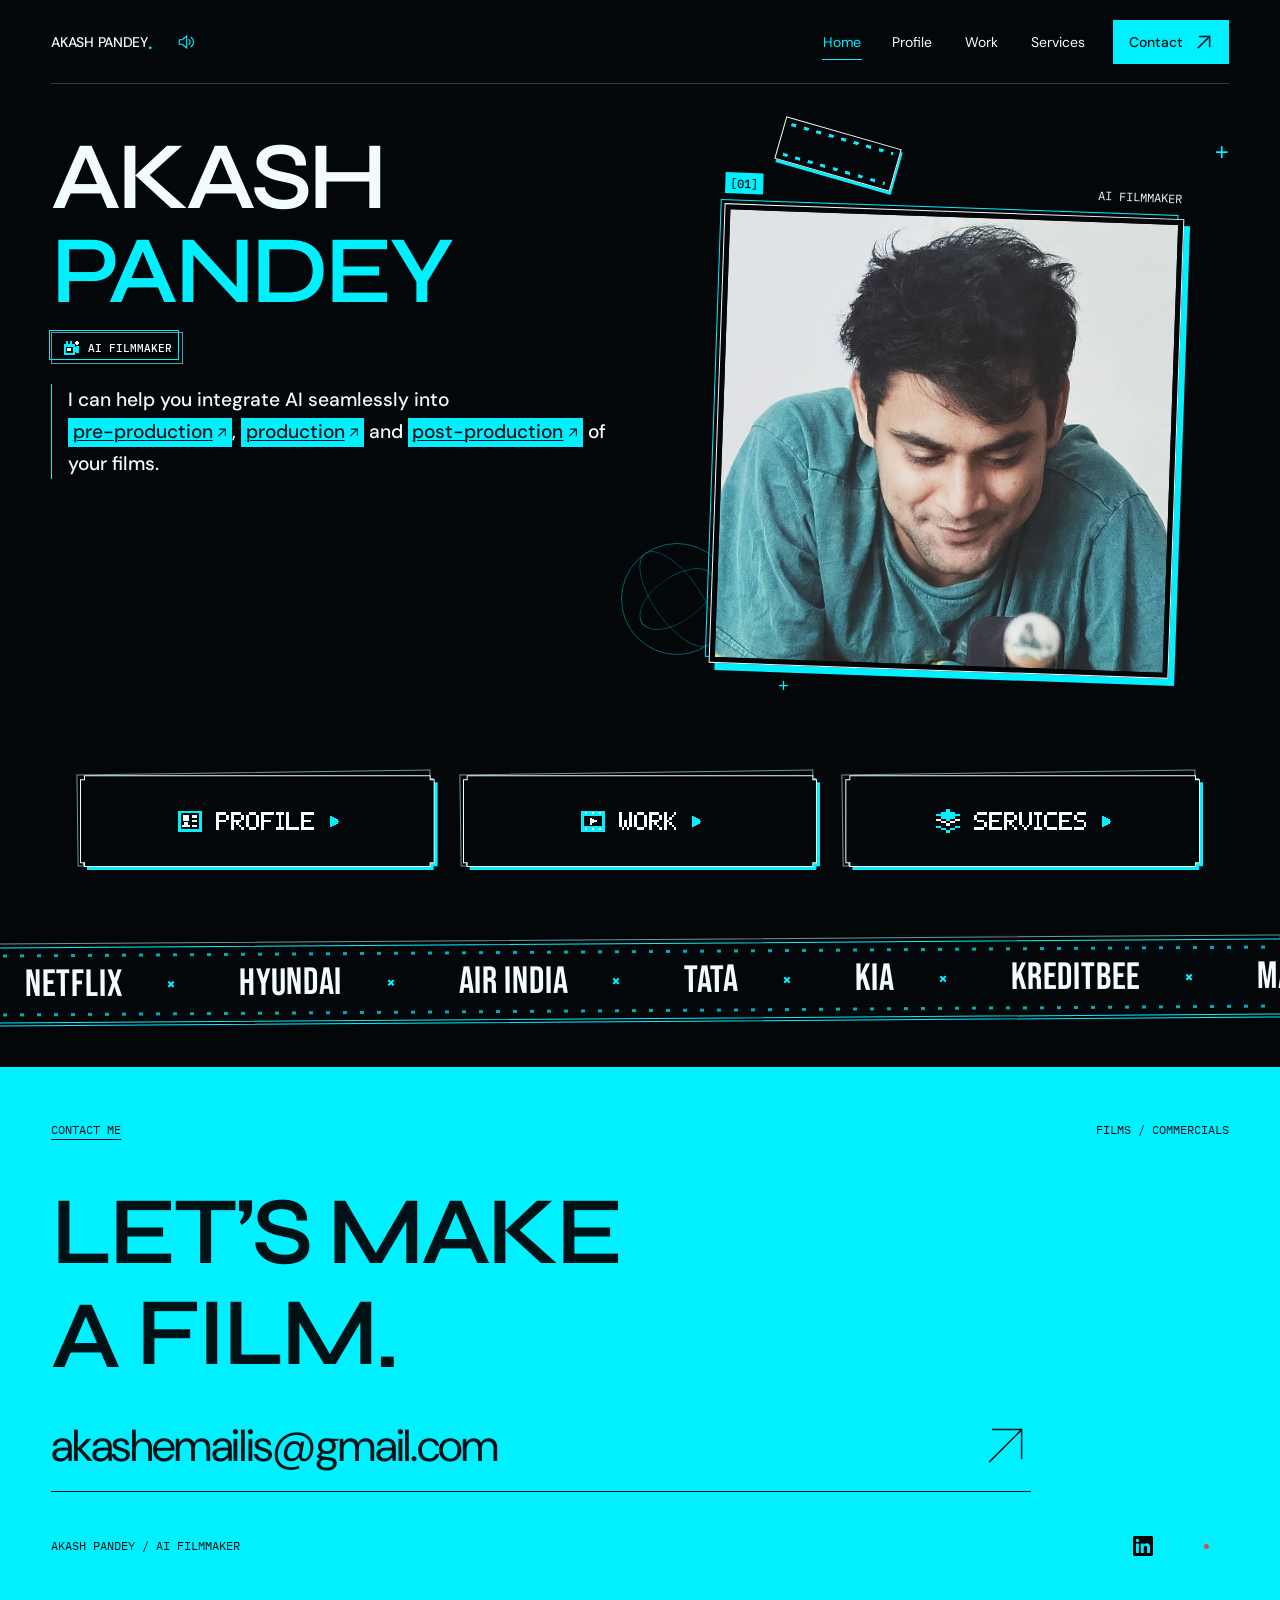
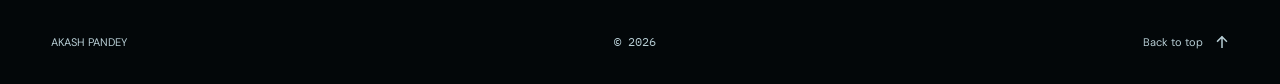
==== commit af7c7c8d: "Publish Hyundai film and holographic projector update Add Hyundai Creta Electric as the second AI fi" ====
--- a/index.html
+++ b/index.html
@@ -10,7 +10,7 @@
   <link rel="preconnect" href="https://fonts.googleapis.com">
   <link rel="preconnect" href="https://fonts.gstatic.com" crossorigin>
   <link rel="stylesheet" href="https://fonts.googleapis.com/css2?family=DM+Sans:wght@400;500;600&amp;family=IBM+Plex+Mono:wght@400;500&amp;family=Syne:wght@400;500;600;700&amp;display=swap">
-  <link rel="stylesheet" href="./assets/styles.css?v=f05b1d639b">
+  <link rel="stylesheet" href="./assets/styles.css?v=1730eef16c">
   <link rel="stylesheet" href="./assets/interaction-sound.css?v=3c4a4990ab">
   <link rel="stylesheet" href="./assets/effects.css?v=3342c91270">
   
@@ -18,9 +18,9 @@
   <link rel="stylesheet" href="./assets/contact-motion.css?v=cf3b011d28">
   
   <link rel="stylesheet" href="./assets/easter-eggs.css?v=0167d80ba7">
-  <script src="./assets/interaction-sound.js?v=6d286718a4" defer></script>
-  <script src="./assets/app.js?v=3c80b69f9f" defer></script>
-  <script src="./assets/effects.js?v=b856b613af" defer></script>
+  <script src="./assets/interaction-sound.js?v=9cdb8e5fbd" defer></script>
+  <script src="./assets/app.js?v=fa82498de0" defer></script>
+  <script src="./assets/effects.js?v=fe8ecf58af" defer></script>
   
   <script src="./assets/contact-motion.js?v=d4a60d8394" defer></script>
   <script src="./assets/easter-eggs.js?v=7c049d9869" defer></script>
@@ -52,11 +52,11 @@
   </section>
   <nav class="arcade-menu wrap" aria-label="Explore the portfolio"><a class="arcade-button" href="./profile/" aria-label="Profile" data-glitch-trigger><span class="arcade-face"><svg class="home-pixel-icon" viewBox="0 0 24 24" width="24" height="24" fill="currentColor" shape-rendering="crispEdges" aria-hidden="true" focusable="false"><path fill-rule="evenodd" d="M2 3h20v18H2Zm2 2v14h16V5Z"/><path class="pixel-light" d="M6 7h5v5H6zm-1 8h2v-2h3v2h2v2H5zM14 7h4v2h-4zm0 4h4v2h-4zm0 4h4v2h-4z"/></svg><svg class="arcade-label" viewBox="0 0 39 7" width="117" height="21" fill="currentColor" shape-rendering="crispEdges" aria-hidden="true"><rect x="0" y="0" width="1" height="1"/><rect x="1" y="0" width="1" height="1"/><rect x="2" y="0" width="1" height="1"/><rect x="3" y="0" width="1" height="1"/><rect x="0" y="1" width="1" height="1"/><rect x="4" y="1" width="1" height="1"/><rect x="0" y="2" width="1" height="1"/><rect x="4" y="2" width="1" height="1"/><rect x="0" y="3" width="1" height="1"/><rect x="1" y="3" width="1" height="1"/><rect x="2" y="3" width="1" height="1"/><rect x="3" y="3" width="1" height="1"/><rect x="0" y="4" width="1" height="1"/><rect x="0" y="5" width="1" height="1"/><rect x="0" y="6" width="1" height="1"/><rect x="6" y="0" width="1" height="1"/><rect x="7" y="0" width="1" height="1"/><rect x="8" y="0" width="1" height="1"/><rect x="9" y="0" width="1" height="1"/><rect x="6" y="1" width="1" height="1"/><rect x="10" y="1" width="1" height="1"/><rect x="6" y="2" width="1" height="1"/><rect x="10" y="2" width="1" height="1"/><rect x="6" y="3" width="1" height="1"/><rect x="7" y="3" width="1" height="1"/><rect x="8" y="3" width="1" height="1"/><rect x="9" y="3" width="1" height="1"/><rect x="6" y="4" width="1" height="1"/><rect x="8" y="4" width="1" height="1"/><rect x="6" y="5" width="1" height="1"/><rect x="9" y="5" width="1" height="1"/><rect x="6" y="6" width="1" height="1"/><rect x="10" y="6" width="1" height="1"/><rect x="13" y="0" width="1" height="1"/><rect x="14" y="0" width="1" height="1"/><rect x="15" y="0" width="1" height="1"/><rect x="12" y="1" width="1" height="1"/><rect x="16" y="1" width="1" height="1"/><rect x="12" y="2" width="1" height="1"/><rect x="16" y="2" width="1" height="1"/><rect x="12" y="3" width="1" height="1"/><rect x="16" y="3" width="1" height="1"/><rect x="12" y="4" width="1" height="1"/><rect x="16" y="4" width="1" height="1"/><rect x="12" y="5" width="1" height="1"/><rect x="16" y="5" width="1" height="1"/><rect x="13" y="6" width="1" height="1"/><rect x="14" y="6" width="1" height="1"/><rect x="15" y="6" width="1" height="1"/><rect x="18" y="0" width="1" height="1"/><rect x="19" y="0" width="1" height="1"/><rect x="20" y="0" width="1" height="1"/><rect x="21" y="0" width="1" height="1"/><rect x="22" y="0" width="1" height="1"/><rect x="18" y="1" width="1" height="1"/><rect x="18" y="2" width="1" height="1"/><rect x="18" y="3" width="1" height="1"/><rect x="19" y="3" width="1" height="1"/><rect x="20" y="3" width="1" height="1"/><rect x="21" y="3" width="1" height="1"/><rect x="18" y="4" width="1" height="1"/><rect x="18" y="5" width="1" height="1"/><rect x="18" y="6" width="1" height="1"/><rect x="24" y="0" width="1" height="1"/><rect x="25" y="0" width="1" height="1"/><rect x="26" y="0" width="1" height="1"/><rect x="25" y="1" width="1" height="1"/><rect x="25" y="2" width="1" height="1"/><rect x="25" y="3" width="1" height="1"/><rect x="25" y="4" width="1" height="1"/><rect x="25" y="5" width="1" height="1"/><rect x="24" y="6" width="1" height="1"/><rect x="25" y="6" width="1" height="1"/><rect x="26" y="6" width="1" height="1"/><rect x="28" y="0" width="1" height="1"/><rect x="28" y="1" width="1" height="1"/><rect x="28" y="2" width="1" height="1"/><rect x="28" y="3" width="1" height="1"/><rect x="28" y="4" width="1" height="1"/><rect x="28" y="5" width="1" height="1"/><rect x="28" y="6" width="1" height="1"/><rect x="29" y="6" width="1" height="1"/><rect x="30" y="6" width="1" height="1"/><rect x="31" y="6" width="1" height="1"/><rect x="32" y="6" width="1" height="1"/><rect x="34" y="0" width="1" height="1"/><rect x="35" y="0" width="1" height="1"/><rect x="36" y="0" width="1" height="1"/><rect x="37" y="0" width="1" height="1"/><rect x="38" y="0" width="1" height="1"/><rect x="34" y="1" width="1" height="1"/><rect x="34" y="2" width="1" height="1"/><rect x="34" y="3" width="1" height="1"/><rect x="35" y="3" width="1" height="1"/><rect x="36" y="3" width="1" height="1"/><rect x="37" y="3" width="1" height="1"/><rect x="34" y="4" width="1" height="1"/><rect x="34" y="5" width="1" height="1"/><rect x="34" y="6" width="1" height="1"/><rect x="35" y="6" width="1" height="1"/><rect x="36" y="6" width="1" height="1"/><rect x="37" y="6" width="1" height="1"/><rect x="38" y="6" width="1" height="1"/></svg><svg class="arcade-play" viewBox="0 0 9 11" width="9" height="11" fill="currentColor" shape-rendering="crispEdges" aria-hidden="true" focusable="false"><path d="M0 0h2v1h2v1h2v1h2v2h1v1H8v2H6v1H4v1H2v1H0Z"/></svg></span></a><a class="arcade-button" href="./work/" aria-label="Work" data-glitch-trigger><span class="arcade-face"><svg class="home-pixel-icon" viewBox="0 0 24 24" width="24" height="24" fill="currentColor" shape-rendering="crispEdges" aria-hidden="true" focusable="false"><path fill-rule="evenodd" d="M2 3h20v18H2Zm2 5v8h16V8Z"/><path class="pixel-light" d="M5 4h2v2H5zm6 0h2v2h-2zm6 0h2v2h-2zM5 18h2v2H5zm6 0h2v2h-2zm6 0h2v2h-2zM9 9h2v1h2v1h2v2h-2v1h-2v1H9z"/></svg><svg class="arcade-label" viewBox="0 0 23 7" width="69" height="21" fill="currentColor" shape-rendering="crispEdges" aria-hidden="true"><rect x="0" y="0" width="1" height="1"/><rect x="4" y="0" width="1" height="1"/><rect x="0" y="1" width="1" height="1"/><rect x="4" y="1" width="1" height="1"/><rect x="0" y="2" width="1" height="1"/><rect x="4" y="2" width="1" height="1"/><rect x="0" y="3" width="1" height="1"/><rect x="2" y="3" width="1" height="1"/><rect x="4" y="3" width="1" height="1"/><rect x="0" y="4" width="1" height="1"/><rect x="2" y="4" width="1" height="1"/><rect x="4" y="4" width="1" height="1"/><rect x="0" y="5" width="1" height="1"/><rect x="2" y="5" width="1" height="1"/><rect x="4" y="5" width="1" height="1"/><rect x="1" y="6" width="1" height="1"/><rect x="3" y="6" width="1" height="1"/><rect x="7" y="0" width="1" height="1"/><rect x="8" y="0" width="1" height="1"/><rect x="9" y="0" width="1" height="1"/><rect x="6" y="1" width="1" height="1"/><rect x="10" y="1" width="1" height="1"/><rect x="6" y="2" width="1" height="1"/><rect x="10" y="2" width="1" height="1"/><rect x="6" y="3" width="1" height="1"/><rect x="10" y="3" width="1" height="1"/><rect x="6" y="4" width="1" height="1"/><rect x="10" y="4" width="1" height="1"/><rect x="6" y="5" width="1" height="1"/><rect x="10" y="5" width="1" height="1"/><rect x="7" y="6" width="1" height="1"/><rect x="8" y="6" width="1" height="1"/><rect x="9" y="6" width="1" height="1"/><rect x="12" y="0" width="1" height="1"/><rect x="13" y="0" width="1" height="1"/><rect x="14" y="0" width="1" height="1"/><rect x="15" y="0" width="1" height="1"/><rect x="12" y="1" width="1" height="1"/><rect x="16" y="1" width="1" height="1"/><rect x="12" y="2" width="1" height="1"/><rect x="16" y="2" width="1" height="1"/><rect x="12" y="3" width="1" height="1"/><rect x="13" y="3" width="1" height="1"/><rect x="14" y="3" width="1" height="1"/><rect x="15" y="3" width="1" height="1"/><rect x="12" y="4" width="1" height="1"/><rect x="14" y="4" width="1" height="1"/><rect x="12" y="5" width="1" height="1"/><rect x="15" y="5" width="1" height="1"/><rect x="12" y="6" width="1" height="1"/><rect x="16" y="6" width="1" height="1"/><rect x="18" y="0" width="1" height="1"/><rect x="22" y="0" width="1" height="1"/><rect x="18" y="1" width="1" height="1"/><rect x="21" y="1" width="1" height="1"/><rect x="18" y="2" width="1" height="1"/><rect x="20" y="2" width="1" height="1"/><rect x="18" y="3" width="1" height="1"/><rect x="19" y="3" width="1" height="1"/><rect x="18" y="4" width="1" height="1"/><rect x="20" y="4" width="1" height="1"/><rect x="18" y="5" width="1" height="1"/><rect x="21" y="5" width="1" height="1"/><rect x="18" y="6" width="1" height="1"/><rect x="22" y="6" width="1" height="1"/></svg><svg class="arcade-play" viewBox="0 0 9 11" width="9" height="11" fill="currentColor" shape-rendering="crispEdges" aria-hidden="true" focusable="false"><path d="M0 0h2v1h2v1h2v1h2v2h1v1H8v2H6v1H4v1H2v1H0Z"/></svg></span></a><a class="arcade-button" href="./services/" aria-label="Services" data-glitch-trigger><span class="arcade-face"><svg class="home-pixel-icon" viewBox="0 0 24 24" width="24" height="24" fill="currentColor" shape-rendering="crispEdges" aria-hidden="true" focusable="false"><path d="M10 2h4v2h4v2h4v2h-4v2h-4v2h-4v-2H6V8H2V6h4V4h4zM2 16h4v2h4v2h4v-2h4v-2h4v2h-4v2h-4v2h-4v-2H6v-2H2z"/><path class="pixel-light" d="M2 10h4v2h4v2h4v-2h4v-2h4v2h-4v2h-4v2h-4v-2H6v-2H2z"/></svg><svg class="arcade-label" viewBox="0 0 45 7" width="135" height="21" fill="currentColor" shape-rendering="crispEdges" aria-hidden="true"><rect x="1" y="0" width="1" height="1"/><rect x="2" y="0" width="1" height="1"/><rect x="3" y="0" width="1" height="1"/><rect x="4" y="0" width="1" height="1"/><rect x="0" y="1" width="1" height="1"/><rect x="0" y="2" width="1" height="1"/><rect x="1" y="3" width="1" height="1"/><rect x="2" y="3" width="1" height="1"/><rect x="3" y="3" width="1" height="1"/><rect x="4" y="4" width="1" height="1"/><rect x="4" y="5" width="1" height="1"/><rect x="0" y="6" width="1" height="1"/><rect x="1" y="6" width="1" height="1"/><rect x="2" y="6" width="1" height="1"/><rect x="3" y="6" width="1" height="1"/><rect x="6" y="0" width="1" height="1"/><rect x="7" y="0" width="1" height="1"/><rect x="8" y="0" width="1" height="1"/><rect x="9" y="0" width="1" height="1"/><rect x="10" y="0" width="1" height="1"/><rect x="6" y="1" width="1" height="1"/><rect x="6" y="2" width="1" height="1"/><rect x="6" y="3" width="1" height="1"/><rect x="7" y="3" width="1" height="1"/><rect x="8" y="3" width="1" height="1"/><rect x="9" y="3" width="1" height="1"/><rect x="6" y="4" width="1" height="1"/><rect x="6" y="5" width="1" height="1"/><rect x="6" y="6" width="1" height="1"/><rect x="7" y="6" width="1" height="1"/><rect x="8" y="6" width="1" height="1"/><rect x="9" y="6" width="1" height="1"/><rect x="10" y="6" width="1" height="1"/><rect x="12" y="0" width="1" height="1"/><rect x="13" y="0" width="1" height="1"/><rect x="14" y="0" width="1" height="1"/><rect x="15" y="0" width="1" height="1"/><rect x="12" y="1" width="1" height="1"/><rect x="16" y="1" width="1" height="1"/><rect x="12" y="2" width="1" height="1"/><rect x="16" y="2" width="1" height="1"/><rect x="12" y="3" width="1" height="1"/><rect x="13" y="3" width="1" height="1"/><rect x="14" y="3" width="1" height="1"/><rect x="15" y="3" width="1" height="1"/><rect x="12" y="4" width="1" height="1"/><rect x="14" y="4" width="1" height="1"/><rect x="12" y="5" width="1" height="1"/><rect x="15" y="5" width="1" height="1"/><rect x="12" y="6" width="1" height="1"/><rect x="16" y="6" width="1" height="1"/><rect x="18" y="0" width="1" height="1"/><rect x="22" y="0" width="1" height="1"/><rect x="18" y="1" width="1" height="1"/><rect x="22" y="1" width="1" height="1"/><rect x="18" y="2" width="1" height="1"/><rect x="22" y="2" width="1" height="1"/><rect x="18" y="3" width="1" height="1"/><rect x="22" y="3" width="1" height="1"/><rect x="18" y="4" width="1" height="1"/><rect x="22" y="4" width="1" height="1"/><rect x="19" y="5" width="1" height="1"/><rect x="21" y="5" width="1" height="1"/><rect x="20" y="6" width="1" height="1"/><rect x="24" y="0" width="1" height="1"/><rect x="25" y="0" width="1" height="1"/><rect x="26" y="0" width="1" height="1"/><rect x="25" y="1" width="1" height="1"/><rect x="25" y="2" width="1" height="1"/><rect x="25" y="3" width="1" height="1"/><rect x="25" y="4" width="1" height="1"/><rect x="25" y="5" width="1" height="1"/><rect x="24" y="6" width="1" height="1"/><rect x="25" y="6" width="1" height="1"/><rect x="26" y="6" width="1" height="1"/><rect x="29" y="0" width="1" height="1"/><rect x="30" y="0" width="1" height="1"/><rect x="31" y="0" width="1" height="1"/><rect x="32" y="0" width="1" height="1"/><rect x="28" y="1" width="1" height="1"/><rect x="28" y="2" width="1" height="1"/><rect x="28" y="3" width="1" height="1"/><rect x="28" y="4" width="1" height="1"/><rect x="28" y="5" width="1" height="1"/><rect x="29" y="6" width="1" height="1"/><rect x="30" y="6" width="1" height="1"/><rect x="31" y="6" width="1" height="1"/><rect x="32" y="6" width="1" height="1"/><rect x="34" y="0" width="1" height="1"/><rect x="35" y="0" width="1" height="1"/><rect x="36" y="0" width="1" height="1"/><rect x="37" y="0" width="1" height="1"/><rect x="38" y="0" width="1" height="1"/><rect x="34" y="1" width="1" height="1"/><rect x="34" y="2" width="1" height="1"/><rect x="34" y="3" width="1" height="1"/><rect x="35" y="3" width="1" height="1"/><rect x="36" y="3" width="1" height="1"/><rect x="37" y="3" width="1" height="1"/><rect x="34" y="4" width="1" height="1"/><rect x="34" y="5" width="1" height="1"/><rect x="34" y="6" width="1" height="1"/><rect x="35" y="6" width="1" height="1"/><rect x="36" y="6" width="1" height="1"/><rect x="37" y="6" width="1" height="1"/><rect x="38" y="6" width="1" height="1"/><rect x="41" y="0" width="1" height="1"/><rect x="42" y="0" width="1" height="1"/><rect x="43" y="0" width="1" height="1"/><rect x="44" y="0" width="1" height="1"/><rect x="40" y="1" width="1" height="1"/><rect x="40" y="2" width="1" height="1"/><rect x="41" y="3" width="1" height="1"/><rect x="42" y="3" width="1" height="1"/><rect x="43" y="3" width="1" height="1"/><rect x="44" y="4" width="1" height="1"/><rect x="44" y="5" width="1" height="1"/><rect x="40" y="6" width="1" height="1"/><rect x="41" y="6" width="1" height="1"/><rect x="42" y="6" width="1" height="1"/><rect x="43" y="6" width="1" height="1"/></svg><svg class="arcade-play" viewBox="0 0 9 11" width="9" height="11" fill="currentColor" shape-rendering="crispEdges" aria-hidden="true" focusable="false"><path d="M0 0h2v1h2v1h2v1h2v2h1v1H8v2H6v1H4v1H2v1H0Z"/></svg></span></a></nav>
   <div class="brand-band"><section class="brand-strip" id="brands" aria-label="Brands from selected work" data-brand-strip>
-    <div class="brand-viewport"><div class="brand-track"><div class="brand-group"><a class="brand-link" href="./work/#the-last-salute" aria-label="View NETFLIX project"><span class="brand-word" aria-hidden="true"><span class="brand-name">NETFLIX</span><canvas class="brand-pixels" aria-hidden="true"></canvas></span></a><a class="brand-link" href="./work/#tata-cars" aria-label="View TATA project"><span class="brand-word" aria-hidden="true"><span class="brand-name">TATA</span><canvas class="brand-pixels" aria-hidden="true"></canvas></span></a><a class="brand-link" href="./work/#air-india" aria-label="View AIR INDIA project"><span class="brand-word" aria-hidden="true"><span class="brand-name">AIR INDIA</span><canvas class="brand-pixels" aria-hidden="true"></canvas></span></a><a class="brand-link" href="./work/#kia" aria-label="View KIA project"><span class="brand-word" aria-hidden="true"><span class="brand-name">KIA</span><canvas class="brand-pixels" aria-hidden="true"></canvas></span></a><a class="brand-link" href="./work/#kreditbee" aria-label="View KREDITBEE project"><span class="brand-word" aria-hidden="true"><span class="brand-name">KREDITBEE</span><canvas class="brand-pixels" aria-hidden="true"></canvas></span></a><a class="brand-link" href="./work/#mama-earth" aria-label="View MAMA EARTH project"><span class="brand-word" aria-hidden="true"><span class="brand-name">MAMA EARTH</span><canvas class="brand-pixels" aria-hidden="true"></canvas></span></a></div><div class="brand-group" aria-hidden="true"><a class="brand-link" href="./work/#the-last-salute" aria-label="View NETFLIX project" tabindex="-1"><span class="brand-word" aria-hidden="true"><span class="brand-name">NETFLIX</span><canvas class="brand-pixels" aria-hidden="true"></canvas></span></a><a class="brand-link" href="./work/#tata-cars" aria-label="View TATA project" tabindex="-1"><span class="brand-word" aria-hidden="true"><span class="brand-name">TATA</span><canvas class="brand-pixels" aria-hidden="true"></canvas></span></a><a class="brand-link" href="./work/#air-india" aria-label="View AIR INDIA project" tabindex="-1"><span class="brand-word" aria-hidden="true"><span class="brand-name">AIR INDIA</span><canvas class="brand-pixels" aria-hidden="true"></canvas></span></a><a class="brand-link" href="./work/#kia" aria-label="View KIA project" tabindex="-1"><span class="brand-word" aria-hidden="true"><span class="brand-name">KIA</span><canvas class="brand-pixels" aria-hidden="true"></canvas></span></a><a class="brand-link" href="./work/#kreditbee" aria-label="View KREDITBEE project" tabindex="-1"><span class="brand-word" aria-hidden="true"><span class="brand-name">KREDITBEE</span><canvas class="brand-pixels" aria-hidden="true"></canvas></span></a><a class="brand-link" href="./work/#mama-earth" aria-label="View MAMA EARTH project" tabindex="-1"><span class="brand-word" aria-hidden="true"><span class="brand-name">MAMA EARTH</span><canvas class="brand-pixels" aria-hidden="true"></canvas></span></a></div></div></div>
+    <div class="brand-viewport"><div class="brand-track"><div class="brand-group"><a class="brand-link" href="./work/#the-last-salute" aria-label="View NETFLIX project"><span class="brand-word" aria-hidden="true"><span class="brand-name">NETFLIX</span><canvas class="brand-pixels" aria-hidden="true"></canvas></span></a><a class="brand-link" href="./work/#hyundai-creta-electric" aria-label="View HYUNDAI project"><span class="brand-word" aria-hidden="true"><span class="brand-name">HYUNDAI</span><canvas class="brand-pixels" aria-hidden="true"></canvas></span></a><a class="brand-link" href="./work/#air-india" aria-label="View AIR INDIA project"><span class="brand-word" aria-hidden="true"><span class="brand-name">AIR INDIA</span><canvas class="brand-pixels" aria-hidden="true"></canvas></span></a><a class="brand-link" href="./work/#tata-cars" aria-label="View TATA project"><span class="brand-word" aria-hidden="true"><span class="brand-name">TATA</span><canvas class="brand-pixels" aria-hidden="true"></canvas></span></a><a class="brand-link" href="./work/#kia" aria-label="View KIA project"><span class="brand-word" aria-hidden="true"><span class="brand-name">KIA</span><canvas class="brand-pixels" aria-hidden="true"></canvas></span></a><a class="brand-link" href="./work/#kreditbee" aria-label="View KREDITBEE project"><span class="brand-word" aria-hidden="true"><span class="brand-name">KREDITBEE</span><canvas class="brand-pixels" aria-hidden="true"></canvas></span></a><a class="brand-link" href="./work/#mama-earth" aria-label="View MAMA EARTH project"><span class="brand-word" aria-hidden="true"><span class="brand-name">MAMA EARTH</span><canvas class="brand-pixels" aria-hidden="true"></canvas></span></a></div><div class="brand-group" aria-hidden="true"><a class="brand-link" href="./work/#the-last-salute" aria-label="View NETFLIX project" tabindex="-1"><span class="brand-word" aria-hidden="true"><span class="brand-name">NETFLIX</span><canvas class="brand-pixels" aria-hidden="true"></canvas></span></a><a class="brand-link" href="./work/#hyundai-creta-electric" aria-label="View HYUNDAI project" tabindex="-1"><span class="brand-word" aria-hidden="true"><span class="brand-name">HYUNDAI</span><canvas class="brand-pixels" aria-hidden="true"></canvas></span></a><a class="brand-link" href="./work/#air-india" aria-label="View AIR INDIA project" tabindex="-1"><span class="brand-word" aria-hidden="true"><span class="brand-name">AIR INDIA</span><canvas class="brand-pixels" aria-hidden="true"></canvas></span></a><a class="brand-link" href="./work/#tata-cars" aria-label="View TATA project" tabindex="-1"><span class="brand-word" aria-hidden="true"><span class="brand-name">TATA</span><canvas class="brand-pixels" aria-hidden="true"></canvas></span></a><a class="brand-link" href="./work/#kia" aria-label="View KIA project" tabindex="-1"><span class="brand-word" aria-hidden="true"><span class="brand-name">KIA</span><canvas class="brand-pixels" aria-hidden="true"></canvas></span></a><a class="brand-link" href="./work/#kreditbee" aria-label="View KREDITBEE project" tabindex="-1"><span class="brand-word" aria-hidden="true"><span class="brand-name">KREDITBEE</span><canvas class="brand-pixels" aria-hidden="true"></canvas></span></a><a class="brand-link" href="./work/#mama-earth" aria-label="View MAMA EARTH project" tabindex="-1"><span class="brand-word" aria-hidden="true"><span class="brand-name">MAMA EARTH</span><canvas class="brand-pixels" aria-hidden="true"></canvas></span></a></div></div></div>
   </section></div>
   <section class="contact-section" id="contact" aria-labelledby="contact-title">
     <div class="contact-inner wrap">
-      <div class="contact-top mono"><span>CONTACT ME</span><span>FILMS / COMMERCIALS</span></div>
+      <div class="contact-top mono"><span class="contact-phone"><button class="contact-phone-reveal" type="button" data-phone-reveal aria-label="Contact me: reveal phone number" aria-controls="contact-phone-number" disabled>CONTACT ME</button><a class="contact-phone-number" id="contact-phone-number" href="tel:+918318507082" aria-label="Call Akash Pandey at +91 8318507082" data-glitch-trigger hidden><span data-scramble aria-hidden="true">+91 8318507082</span></a></span><span>FILMS / COMMERCIALS</span></div>
       <h2 id="contact-title" aria-label="Let’s make a film"><button class="contact-take" type="button" data-contact-take aria-label="Replay Let’s make a film title animation" disabled><span class="contact-line" aria-hidden="true">LET’S MAKE</span><span class="contact-line contact-line-film" aria-hidden="true">A <span class="contact-film-word"><span class="contact-letter" style="--letter:0"><span class="contact-letter-track"><span>F</span><span>F</span></span></span><span class="contact-letter" style="--letter:1"><span class="contact-letter-track"><span>I</span><span>I</span></span></span><span class="contact-letter" style="--letter:2"><span class="contact-letter-track"><span>L</span><span>L</span></span></span><span class="contact-letter" style="--letter:3"><span class="contact-letter-track"><span>M</span><span>M</span></span></span></span><span class="contact-period">.</span></span></button></h2>
       <a class="contact-email" href="mailto:akashemailis@gmail.com">akashemailis@gmail.com<svg class="arrow-icon" viewBox="0 0 16 16" width="16" height="16" fill="none" stroke="currentColor" stroke-width="1.5" stroke-linecap="square" stroke-linejoin="miter" aria-hidden="true" focusable="false"><path d="M3 13 13 3M4 3h9v9" vector-effect="non-scaling-stroke"/></svg></a>
       <div class="contact-bottom"><span class="mono">AKASH PANDEY / AI FILMMAKER</span><div class="contact-links"><a class="contact-linkedin" href="https://www.linkedin.com/in/pandeyjiakash" target="_blank" rel="noopener noreferrer" aria-label="LinkedIn"><svg viewBox="0 0 24 24" width="20" height="20" fill="currentColor" aria-hidden="true" focusable="false"><path d="M20.447 20.452h-3.554v-5.569c0-1.328-.027-3.037-1.852-3.037-1.853 0-2.136 1.445-2.136 2.939v5.667H9.351V9h3.414v1.561h.046c.477-.91 1.637-1.87 3.37-1.87 3.601 0 4.267 2.37 4.267 5.455v6.306ZM5.337 7.433a2.062 2.062 0 1 1 0-4.124 2.062 2.062 0 0 1 0 4.124ZM7.119 20.452H3.555V9h3.564v11.452ZM22.225 0H1.771C.792 0 0 .774 0 1.729v20.542C0 23.227.792 24 1.771 24h20.454C23.204 24 24 23.227 24 22.271V1.729C24 .774 23.204 0 22.225 0Z"/></svg></a><details class="trainer-egg" data-trainer-secret data-discovered="false"><summary aria-label="Reveal Pokémon GO trainer code"><span class="trainer-dot" aria-hidden="true"></span><svg class="pixel-pokeball" viewBox="0 0 24 24" fill="currentColor" shape-rendering="crispEdges" aria-hidden="true"><path d="M8 2h8v2h4v4h2v8h-2v4h-4v2H8v-2H4v-4H2V8h2V4h4V2Zm0 4H6v4h4V8h4v2h4V6h-2V4H8v2ZM4 12v4h2v2h2v2h8v-2h2v-2h2v-4h-6v4h-4v-4H4Zm8-2v4h2v-4h-2Z"/></svg></summary><div class="trainer-reveal"><p class="trainer-game">Pokémon GO</p><p class="trainer-code" data-trainer-value>0308 5543 8413</p><button class="trainer-copy" type="button" data-copy-trainer="030855438413" aria-label="Copy Pokémon GO trainer code" hidden><span data-copy-label>Copy code</span><svg viewBox="0 0 20 20" fill="none" stroke="currentColor" stroke-width="1.5" aria-hidden="true"><path d="M7 3h10v10H7zM3 7v10h10"/></svg></button><p class="trainer-copy-status" data-copy-status role="status" aria-live="polite"></p></div></details></div></div>
--- a/assets/styles.css
+++ b/assets/styles.css
@@ -141,7 +141,13 @@
 /* Contact scales with its text rather than a viewport-height reservation. */
 .contact-section {background:var(--accent);color:var(--on-accent);scroll-margin-top:24px}
 .contact-inner {padding-block:32px 24px}
-.contact-top {display:flex;justify-content:space-between;gap:24px;font-size:12px}
+.contact-top {display:flex;align-items:center;justify-content:space-between;flex-wrap:wrap;gap:8px 24px;font-size:12px}
+.contact-top>span:last-child {margin-left:auto}
+.contact-phone {display:inline-flex;min-width:15ch;max-width:100%}
+.contact-phone-reveal,.contact-phone-number {display:inline-flex;align-items:center;min-height:44px;max-width:100%;font:inherit;touch-action:manipulation;text-decoration:underline;text-decoration-thickness:1px;text-underline-offset:.4em}
+.contact-phone-number [data-scramble] {display:inline-block}
+.contact-phone-reveal:disabled {cursor:default}
+.contact-phone-reveal:focus-visible {outline-color:var(--on-accent)}
 .contact-section h2 {font-family:var(--font-display);font-size:clamp(3.5rem,10vw,6rem);line-height:.96;letter-spacing:-.04em;font-weight:600;margin-block:32px}
 .contact-email {display:flex;align-items:center;justify-content:space-between;gap:16px;width:min(100%,980px);font-size:clamp(18px,3.5vw,48px);line-height:1.3;letter-spacing:-.03em;border-bottom:1px solid currentColor;padding-bottom:16px;overflow-wrap:anywhere}
 .contact-email>.arrow-icon {width:clamp(24px,4vw,56px);height:clamp(24px,4vw,56px)}
